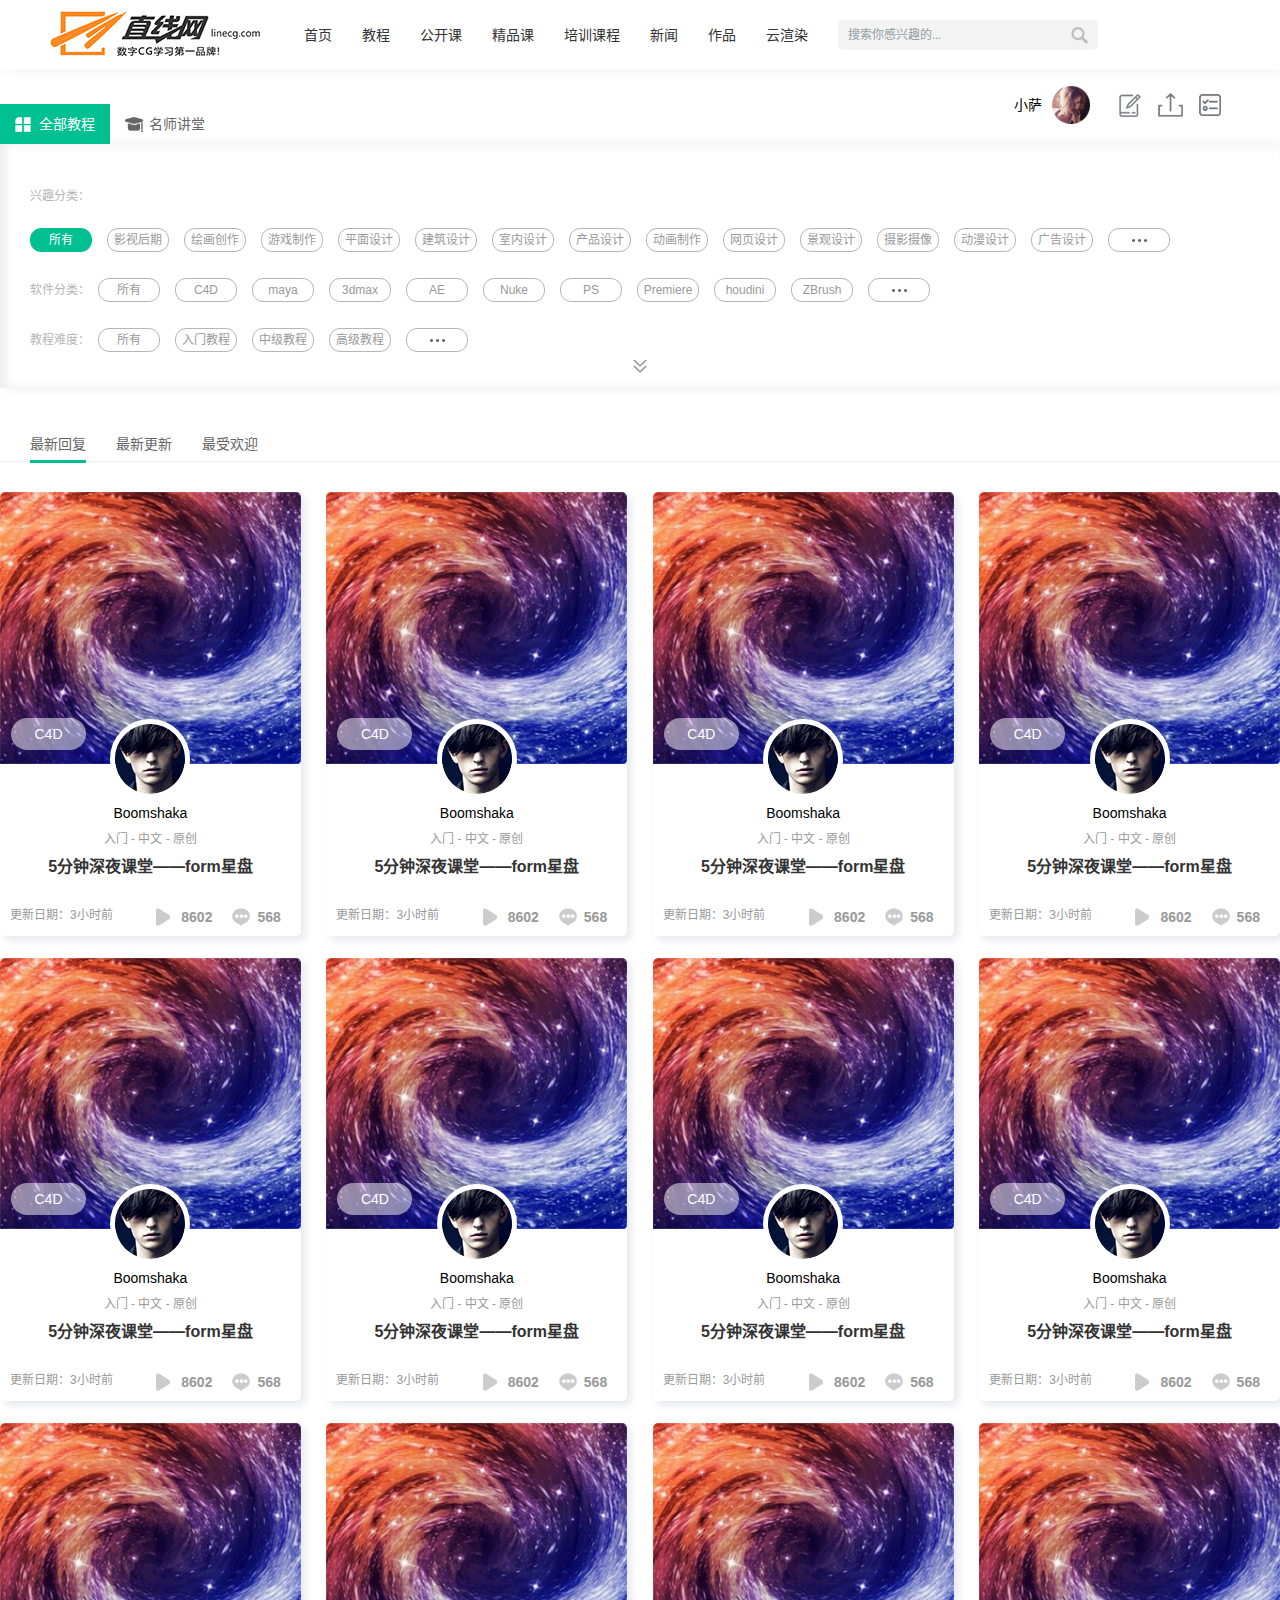
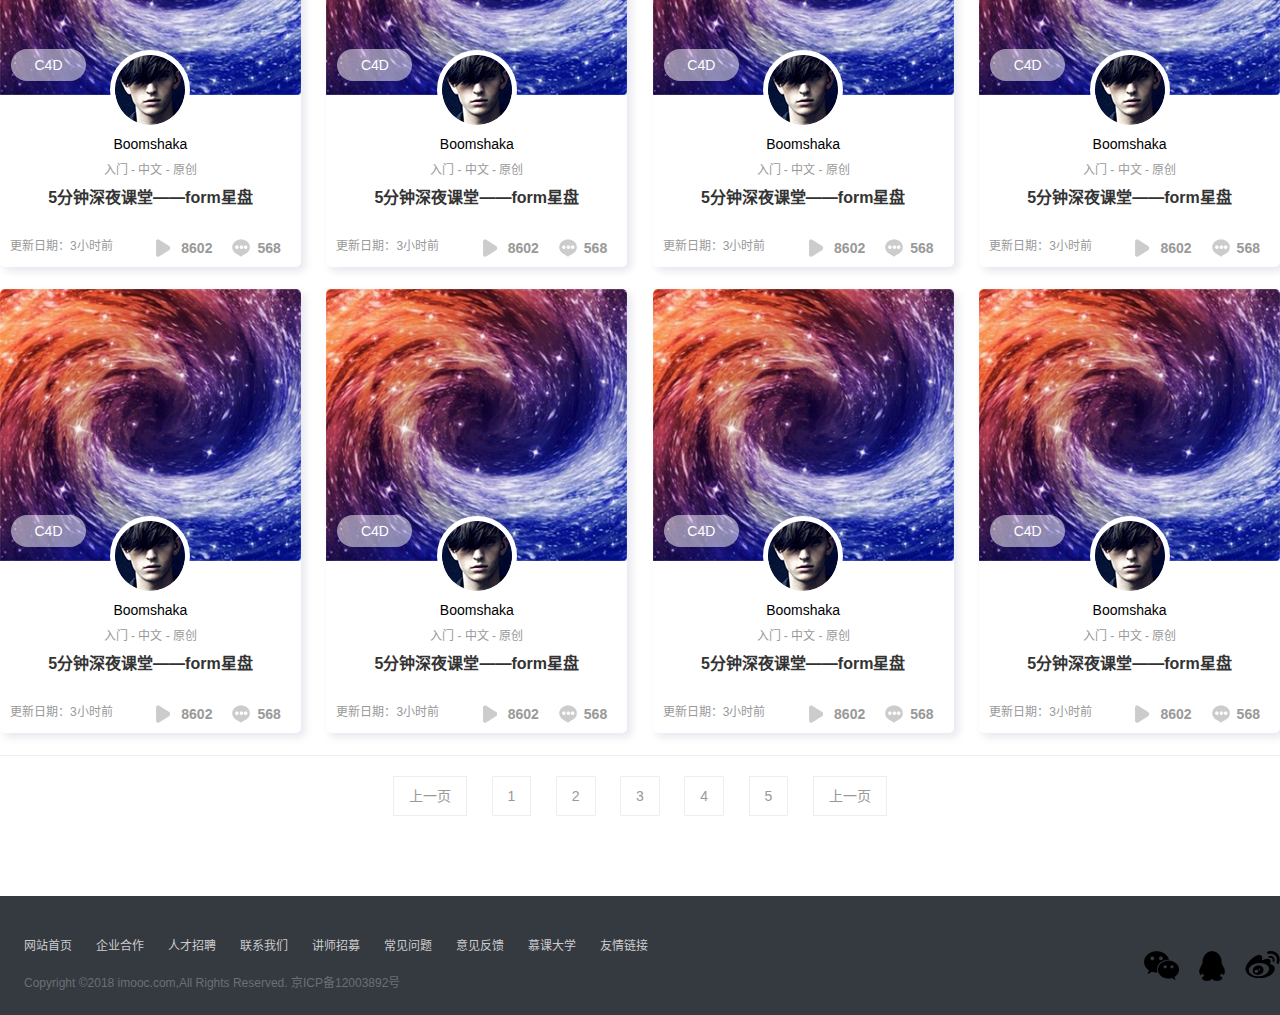
==== index.html @ 07548dce "first commit" ====
﻿<!DOCTYPE html>
<html lang="zh-CN">
<head>
	<meta charset="utf-8">
	<meta http-equiv="X-UA-Compatible" content="IE=edge">
	<title>Bootstrap 101 Template</title>
	<link rel="stylesheet" href="css/reset.css">
	<link rel="stylesheet" href="css/common.css">
</head>
<body>
	
	<div class="header clear">
		<a class="brand fl" href="#">
		</a>
		<div class="nav fl">
			<div class="item fl"><a href="#">首页</a></div>
			<div class="item fl"><a href="#">教程</a></div>
			<div class="item fl"><a href="#">公开课</a></div>
			<div class="item fl"><a href="#">精品课</a></div>
			<div class="item fl"><a href="#">培训课程</a></div>
			<div class="item fl"><a href="#">新闻</a></div>
			<div class="item fl"><a href="#">作品</a></div>
			<div class="item fl"><a href="#">云渲染</a></div>
		</div>
		<div class="search fl">
			<input type="text" placeholder="搜索你感兴趣的...">
		</div>
		<div class="fr user-info">
			<div class="item fl">
				<a href="#" class="fl mr20">
					<div class="name fl">小萨</div>
					<div class="pic fl"><img src="img/图层553.png" alt=""></div>
				</a>
			</div>
			<div class="item fl">
				<a href="#" class="icon icon-edit"></a>
			</div>
			<div class="item fl">
				<a href="#" class="icon icon-upload"></a>
			</div>
			<div class="item fl">
				<a href="#" class="icon icon-book"></a>
			</div>
		</div>
	</div>
	<div class="main">
		<div class="w">
			<div class="tabs">
				<div class="tabs-control clear">
					<div class="item fl active">
						<a href="#" class="all">全部教程</a>
					</div>
					<div class="item fl">
						<a href="#" class="teacher">名师讲堂</a>
					</div>
				</div>
				<div class="tabs-wrap">
					<div class="item">
						<div class="row clear">
							<div class="label fl">兴趣分类：</div>
							<div class="option fl">
								<span class="fl active">所有</span>
								<span class="fl">影视后期</span>
								<span class="fl">绘画创作</span>
								<span class="fl">游戏制作</span>
								<span class="fl">平面设计</span>
								<span class="fl">建筑设计</span>
								<span class="fl">室内设计</span>
								<span class="fl">产品设计</span>
								<span class="fl">动画制作</span>
								<span class="fl">网页设计</span>
								<span class="fl">景观设计</span>
								<span class="fl">摄影摄像</span>
								<span class="fl">动漫设计</span>
								<span class="fl">广告设计</span>
								<span class="fl more"></span>
							</div>
						</div>
						<div class="row clear">
							<div class="label fl">软件分类：</div>
							<div class="option fl">
								<span class="fl">所有</span>
								<span class="fl">C4D</span>
								<span class="fl">maya</span>
								<span class="fl">3dmax</span>
								<span class="fl">AE</span>
								<span class="fl">Nuke</span>
								<span class="fl">PS</span>
								<span class="fl">Premiere</span>
								<span class="fl">houdini</span>
								<span class="fl">ZBrush</span>
								<span class="fl more"></span>
							</div>
						</div>
						<div class="row clear">
							<div class="label fl">教程难度：</div>
							<div class="option fl">
								<span class="fl">所有</span>
								<span class="fl">入门教程</span>
								<span class="fl">中级教程</span>
								<span class="fl">高级教程</span>
								<span class="fl more"></span>
							</div>
						</div>
					</div>
				</div>
			</div>
			<div class="sort clear">
				<a href="#" class="fl active">最新回复</a>
				<a href="#" class="fl">最新更新</a>
				<a href="#" class="fl">最受欢迎</a>
			</div>
			<div class="list clear">
				<div class="item w25 fl">
					<div class="pic">
						<img src="img/图层1.png" alt="">
						<div class="layout">
							<div class="tips">C4D</div>
							<div class="pre">我上次看的</div>
							<div class="hot">热榜</div>
							<div class="play"><img src="img/播放录音.png" alt=""></div>
						</div>
					</div>
					<div class="user-info">
						<div class="pic">
							<img src="img/20129184657343.png" alt="">
						</div>
						<div class="name">Boomshaka</div>
						<p><span>入门</span> - 中文 - 原创</p>
						<h3>5分钟深夜课堂——form星盘</h3>
						<div class="clear time">
							<div class="fl">更新日期：3小时前</div>
							<div class="fr">
								<div class="icon fl">8602</div>
								<div class="icon fl">568</div>
							</div>
						</div>
					</div>
				</div>
				<div class="item w25 fl">
					<div class="pic">
						<img src="img/图层1.png" alt="">
						<div class="layout">
							<div class="tips">C4D</div>
							<div class="pre">我上次看的</div>
							<div class="hot">热榜</div>
							<div class="play"><img src="img/播放录音.png" alt=""></div>
						</div>
					</div>
					<div class="user-info">
						<div class="pic">
							<img src="img/20129184657343.png" alt="">
						</div>
						<div class="name">Boomshaka</div>
						<p><span>入门</span> - 中文 - 原创</p>
						<h3>5分钟深夜课堂——form星盘</h3>
						<div class="clear time">
							<div class="fl">更新日期：3小时前</div>
							<div class="fr">
								<div class="icon fl">8602</div>
								<div class="icon fl">568</div>
							</div>
						</div>
					</div>
				</div>
				<div class="item w25 fl">
					<div class="pic">
						<img src="img/图层1.png" alt="">
						<div class="layout">
							<div class="tips">C4D</div>
							<div class="pre">我上次看的</div>
							<div class="hot">热榜</div>
							<div class="play"><img src="img/播放录音.png" alt=""></div>
						</div>
					</div>
					<div class="user-info">
						<div class="pic">
							<img src="img/20129184657343.png" alt="">
						</div>
						<div class="name">Boomshaka</div>
						<p><span>入门</span> - 中文 - 原创</p>
						<h3>5分钟深夜课堂——form星盘</h3>
						<div class="clear time">
							<div class="fl">更新日期：3小时前</div>
							<div class="fr">
								<div class="icon fl">8602</div>
								<div class="icon fl">568</div>
							</div>
						</div>
					</div>
				</div>
				<div class="item w25 fl">
					<div class="pic">
						<img src="img/图层1.png" alt="">
						<div class="layout">
							<div class="tips">C4D</div>
							<div class="pre">我上次看的</div>
							<div class="hot">热榜</div>
							<div class="play"><img src="img/播放录音.png" alt=""></div>
						</div>
					</div>
					<div class="user-info">
						<div class="pic">
							<img src="img/20129184657343.png" alt="">
						</div>
						<div class="name">Boomshaka</div>
						<p><span>入门</span> - 中文 - 原创</p>
						<h3>5分钟深夜课堂——form星盘</h3>
						<div class="clear time">
							<div class="fl">更新日期：3小时前</div>
							<div class="fr">
								<div class="icon fl">8602</div>
								<div class="icon fl">568</div>
							</div>
						</div>
					</div>
				</div>

				<div class="item w25 fl">
					<div class="pic">
						<img src="img/图层1.png" alt="">
						<div class="layout">
							<div class="tips">C4D</div>
							<div class="pre">我上次看的</div>
							<div class="hot">热榜</div>
							<div class="play"><img src="img/播放录音.png" alt=""></div>
						</div>
					</div>
					<div class="user-info">
						<div class="pic">
							<img src="img/20129184657343.png" alt="">
						</div>
						<div class="name">Boomshaka</div>
						<p><span>入门</span> - 中文 - 原创</p>
						<h3>5分钟深夜课堂——form星盘</h3>
						<div class="clear time">
							<div class="fl">更新日期：3小时前</div>
							<div class="fr">
								<div class="icon fl">8602</div>
								<div class="icon fl">568</div>
							</div>
						</div>
					</div>
				</div>
				<div class="item w25 fl">
					<div class="pic">
						<img src="img/图层1.png" alt="">
						<div class="layout">
							<div class="tips">C4D</div>
							<div class="pre">我上次看的</div>
							<div class="hot">热榜</div>
							<div class="play"><img src="img/播放录音.png" alt=""></div>
						</div>
					</div>
					<div class="user-info">
						<div class="pic">
							<img src="img/20129184657343.png" alt="">
						</div>
						<div class="name">Boomshaka</div>
						<p><span>入门</span> - 中文 - 原创</p>
						<h3>5分钟深夜课堂——form星盘</h3>
						<div class="clear time">
							<div class="fl">更新日期：3小时前</div>
							<div class="fr">
								<div class="icon fl">8602</div>
								<div class="icon fl">568</div>
							</div>
						</div>
					</div>
				</div>
				<div class="item w25 fl">
					<div class="pic">
						<img src="img/图层1.png" alt="">
						<div class="layout">
							<div class="tips">C4D</div>
							<div class="pre">我上次看的</div>
							<div class="hot">热榜</div>
							<div class="play"><img src="img/播放录音.png" alt=""></div>
						</div>
					</div>
					<div class="user-info">
						<div class="pic">
							<img src="img/20129184657343.png" alt="">
						</div>
						<div class="name">Boomshaka</div>
						<p><span>入门</span> - 中文 - 原创</p>
						<h3>5分钟深夜课堂——form星盘</h3>
						<div class="clear time">
							<div class="fl">更新日期：3小时前</div>
							<div class="fr">
								<div class="icon fl">8602</div>
								<div class="icon fl">568</div>
							</div>
						</div>
					</div>
				</div>
				<div class="item w25 fl">
					<div class="pic">
						<img src="img/图层1.png" alt="">
						<div class="layout">
							<div class="tips">C4D</div>
							<div class="pre">我上次看的</div>
							<div class="hot">热榜</div>
							<div class="play"><img src="img/播放录音.png" alt=""></div>
						</div>
					</div>
					<div class="user-info">
						<div class="pic">
							<img src="img/20129184657343.png" alt="">
						</div>
						<div class="name">Boomshaka</div>
						<p><span>入门</span> - 中文 - 原创</p>
						<h3>5分钟深夜课堂——form星盘</h3>
						<div class="clear time">
							<div class="fl">更新日期：3小时前</div>
							<div class="fr">
								<div class="icon fl">8602</div>
								<div class="icon fl">568</div>
							</div>
						</div>
					</div>
				</div>

				<div class="item w25 fl">
					<div class="pic">
						<img src="img/图层1.png" alt="">
						<div class="layout">
							<div class="tips">C4D</div>
							<div class="pre">我上次看的</div>
							<div class="hot">热榜</div>
							<div class="play"><img src="img/播放录音.png" alt=""></div>
						</div>
					</div>
					<div class="user-info">
						<div class="pic">
							<img src="img/20129184657343.png" alt="">
						</div>
						<div class="name">Boomshaka</div>
						<p><span>入门</span> - 中文 - 原创</p>
						<h3>5分钟深夜课堂——form星盘</h3>
						<div class="clear time">
							<div class="fl">更新日期：3小时前</div>
							<div class="fr">
								<div class="icon fl">8602</div>
								<div class="icon fl">568</div>
							</div>
						</div>
					</div>
				</div>
				<div class="item w25 fl">
					<div class="pic">
						<img src="img/图层1.png" alt="">
						<div class="layout">
							<div class="tips">C4D</div>
							<div class="pre">我上次看的</div>
							<div class="hot">热榜</div>
							<div class="play"><img src="img/播放录音.png" alt=""></div>
						</div>
					</div>
					<div class="user-info">
						<div class="pic">
							<img src="img/20129184657343.png" alt="">
						</div>
						<div class="name">Boomshaka</div>
						<p><span>入门</span> - 中文 - 原创</p>
						<h3>5分钟深夜课堂——form星盘</h3>
						<div class="clear time">
							<div class="fl">更新日期：3小时前</div>
							<div class="fr">
								<div class="icon fl">8602</div>
								<div class="icon fl">568</div>
							</div>
						</div>
					</div>
				</div>
				<div class="item w25 fl">
					<div class="pic">
						<img src="img/图层1.png" alt="">
						<div class="layout">
							<div class="tips">C4D</div>
							<div class="pre">我上次看的</div>
							<div class="hot">热榜</div>
							<div class="play"><img src="img/播放录音.png" alt=""></div>
						</div>
					</div>
					<div class="user-info">
						<div class="pic">
							<img src="img/20129184657343.png" alt="">
						</div>
						<div class="name">Boomshaka</div>
						<p><span>入门</span> - 中文 - 原创</p>
						<h3>5分钟深夜课堂——form星盘</h3>
						<div class="clear time">
							<div class="fl">更新日期：3小时前</div>
							<div class="fr">
								<div class="icon fl">8602</div>
								<div class="icon fl">568</div>
							</div>
						</div>
					</div>
				</div>
				<div class="item w25 fl">
					<div class="pic">
						<img src="img/图层1.png" alt="">
						<div class="layout">
							<div class="tips">C4D</div>
							<div class="pre">我上次看的</div>
							<div class="hot">热榜</div>
							<div class="play"><img src="img/播放录音.png" alt=""></div>
						</div>
					</div>
					<div class="user-info">
						<div class="pic">
							<img src="img/20129184657343.png" alt="">
						</div>
						<div class="name">Boomshaka</div>
						<p><span>入门</span> - 中文 - 原创</p>
						<h3>5分钟深夜课堂——form星盘</h3>
						<div class="clear time">
							<div class="fl">更新日期：3小时前</div>
							<div class="fr">
								<div class="icon fl">8602</div>
								<div class="icon fl">568</div>
							</div>
						</div>
					</div>
				</div>

				<div class="item w25 fl">
					<div class="pic">
						<img src="img/图层1.png" alt="">
						<div class="layout">
							<div class="tips">C4D</div>
							<div class="pre">我上次看的</div>
							<div class="hot">热榜</div>
							<div class="play"><img src="img/播放录音.png" alt=""></div>
						</div>
					</div>
					<div class="user-info">
						<div class="pic">
							<img src="img/20129184657343.png" alt="">
						</div>
						<div class="name">Boomshaka</div>
						<p><span>入门</span> - 中文 - 原创</p>
						<h3>5分钟深夜课堂——form星盘</h3>
						<div class="clear time">
							<div class="fl">更新日期：3小时前</div>
							<div class="fr">
								<div class="icon fl">8602</div>
								<div class="icon fl">568</div>
							</div>
						</div>
					</div>
				</div>
				<div class="item w25 fl">
					<div class="pic">
						<img src="img/图层1.png" alt="">
						<div class="layout">
							<div class="tips">C4D</div>
							<div class="pre">我上次看的</div>
							<div class="hot">热榜</div>
							<div class="play"><img src="img/播放录音.png" alt=""></div>
						</div>
					</div>
					<div class="user-info">
						<div class="pic">
							<img src="img/20129184657343.png" alt="">
						</div>
						<div class="name">Boomshaka</div>
						<p><span>入门</span> - 中文 - 原创</p>
						<h3>5分钟深夜课堂——form星盘</h3>
						<div class="clear time">
							<div class="fl">更新日期：3小时前</div>
							<div class="fr">
								<div class="icon fl">8602</div>
								<div class="icon fl">568</div>
							</div>
						</div>
					</div>
				</div>
				<div class="item w25 fl">
					<div class="pic">
						<img src="img/图层1.png" alt="">
						<div class="layout">
							<div class="tips">C4D</div>
							<div class="pre">我上次看的</div>
							<div class="hot">热榜</div>
							<div class="play"><img src="img/播放录音.png" alt=""></div>
						</div>
					</div>
					<div class="user-info">
						<div class="pic">
							<img src="img/20129184657343.png" alt="">
						</div>
						<div class="name">Boomshaka</div>
						<p><span>入门</span> - 中文 - 原创</p>
						<h3>5分钟深夜课堂——form星盘</h3>
						<div class="clear time">
							<div class="fl">更新日期：3小时前</div>
							<div class="fr">
								<div class="icon fl">8602</div>
								<div class="icon fl">568</div>
							</div>
						</div>
					</div>
				</div>
				<div class="item w25 fl">
					<div class="pic">
						<img src="img/图层1.png" alt="">
						<div class="layout">
							<div class="tips">C4D</div>
							<div class="pre">我上次看的</div>
							<div class="hot">热榜</div>
							<div class="play"><img src="img/播放录音.png" alt=""></div>
						</div>
					</div>
					<div class="user-info">
						<div class="pic">
							<img src="img/20129184657343.png" alt="">
						</div>
						<div class="name">Boomshaka</div>
						<p><span>入门</span> - 中文 - 原创</p>
						<h3>5分钟深夜课堂——form星盘</h3>
						<div class="clear time">
							<div class="fl">更新日期：3小时前</div>
							<div class="fr">
								<div class="icon fl">8602</div>
								<div class="icon fl">568</div>
							</div>
						</div>
					</div>
				</div>
			</div>
			<div class="page-control p20-0-100">
				<a href="#">上一页</a>
				<a href="#" class="num">1</a>
				<a href="#" class="num">2</a>
				<a href="#" class="num">3</a>
				<a href="#" class="num">4</a>
				<a href="#" class="num">5</a>
				<a href="#">上一页</a>
			</div>
		</div>
	</div>
	<div class="footer">
		<div class="w clear">
			<div class="fl">
				<div class="nav fl">
					<div class="item fl"><a href="#">网站首页</a></div>
					<div class="item fl"><a href="#">企业合作</a></div>
					<div class="item fl"><a href="#">人才招聘</a></div>
					<div class="item fl"><a href="#">联系我们</a></div>
					<div class="item fl"><a href="#">讲师招募</a></div>
					<div class="item fl"><a href="#">常见问题</a></div>
					<div class="item fl"><a href="#">意见反馈</a></div>
					<div class="item fl"><a href="#">慕课大学</a></div>
					<div class="item fl"><a href="#">友情链接</a></div>
				</div>
				<div class="copy-right fl">
					Copyright ©2018 imooc.com,All Rights Reserved.  京ICP备12003892号    
				</div>
			</div>
			<div class="fr">
				<a href="#" class="icon fl"><img src="img/微信.png" alt=""></a>
				<a href="#" class="icon fl"><img src="img/qq.png" alt=""></a>
				<a href="#" class="icon fl"><img src="img/微博.png" alt=""></a>
			</div>
		</div>
	</div>
	<script data-main="js/main.js" src="js/require.js"></script>
</body>
</html>
---- css/common.css ----
.w {
  max-width: 1340px;
  width: 100%;
  margin: 0 auto;
}
.header {
  -webkit-box-shadow: 6px 0 10px rgba(85,85,85,0.1);
          box-shadow: 6px 0 10px rgba(85,85,85,0.1);
  height: 70px;
}
.header .brand {
  padding: 0 42px;
  height: 100%;
  width: 220px;
  background: url("../img/图层554.jpg") center center no-repeat;
}
.header .nav {
  padding: 20px 0;
  line-height: 30px;
  font-size: 14px;
  color: #333;
}
.header .nav .item+.item {
  margin-left: 30px;
}
.header .search {
  margin-left: 30px;
  padding: 20px 0;
}
.header .search input {
  height: 30px;
  width: 240px;
  padding: 0 10px;
  background: #f3f3f3 url([data-uri]) right 10px center no-repeat;
  border: none;
  outline: none;
  font-size: 12px;
  border-radius: 5px;
}
.header .search input::-webkit-input-placeholder {
  color: #929da2;
}
.header .search input:-ms-input-placeholder {
  color: #929da2;
}
.header .search input::-ms-input-placeholder {
  color: #929da2;
}
.header .search input::placeholder {
  color: #929da2;
}
.header .user-info {
  height: 100%;
  padding-right: 50px;
  font-size: 14px;
  color: #000;
  line-height: 70px;
}
.header .user-info .mr20 {
  margin-right: 20px;
}
.header .user-info img {
  vertical-align: middle;
  margin-top: -2px;
}
.header .user-info .name {
  padding-right: 10px;
}
.header .user-info .item {
  height: 100%;
}
.header .user-info .icon {
  display: block;
  width: 40px;
  height: 100%;
  background: url("") center center no-repeat;
}
.header .user-info .icon.icon-edit {
  background-image: url([data-uri]);
}
.header .user-info .icon.icon-upload {
  background-image: url([data-uri]);
}
.header .user-info .icon.icon-book {
  background-image: url([data-uri]);
}
.main .tabs {
  padding: 34px 0 20px;
  margin-bottom: 20px;
}
.main .tabs .tabs-control .item {
  padding: 0 15px;
  font-size: 14px;
  color: #666;
  line-height: 40px;
}
.main .tabs .tabs-control .item:hover,
.main .tabs .tabs-control .item.active {
  background: #00c091;
  -webkit-transition: 0.3s;
  transition: 0.3s;
}
.main .tabs .tabs-control .item:hover a,
.main .tabs .tabs-control .item.active a {
  color: #fff;
  -webkit-transition: 0.3s;
  transition: 0.3s;
}
.main .tabs .tabs-control .item a {
  display: block;
  padding-left: 24px;
  background: url([data-uri]) left center no-repeat;
}
.main .tabs .tabs-control .item a.teacher {
  background-image: url([data-uri]);
}
.main .tabs .tabs-wrap {
  -webkit-box-shadow: 6px 0 10px rgba(85,85,85,0.1), inset 6px 0 10px rgba(85,85,85,0.1);
          box-shadow: 6px 0 10px rgba(85,85,85,0.1), inset 6px 0 10px rgba(85,85,85,0.1);
  padding: 30px 30px 20px;
  background: url([data-uri]) center bottom 15px no-repeat;
}
.main .tabs .tabs-wrap .row {
  padding-bottom: 6px;
  font-size: 12px;
  color: #b6b6b6;
  line-height: 24px;
}
.main .tabs .tabs-wrap .row .label {
  margin: 10px 0;
  width: 68px;
}
.main .tabs .tabs-wrap .row .option span {
  margin: 10px 0;
  margin-right: 15px;
  width: 60px;
  height: 22px;
  line-height: 22px;
  border: 1px solid #b6b6b6;
  border-radius: 11px;
  text-align: center;
  cursor: pointer;
  color: #999;
}
.main .tabs .tabs-wrap .row .option span.more {
  background: url("../img/下载(9)拷贝2.png") center center no-repeat;
}
.main .tabs .tabs-wrap .row .option span.active,
.main .tabs .tabs-wrap .row .option span:hover {
  background-color: #00c091;
  color: #fff;
  border-color: #00c091;
}
.main .sort {
  font-size: 14px;
  color: #666;
  line-height: 33px;
  border-bottom: 1px solid #eee;
}
.main .sort a {
  position: relative;
  margin-left: 30px;
}
.main .sort a:after {
  content: "";
  position: absolute;
  bottom: -2px;
  left: 0;
  right: 0;
  border-top: 3px solid transparent;
  -webkit-transition: 0.3s;
  transition: 0.3s;
}
.main .sort a.active:after,
.main .sort a:hover:after {
  border-color: #00c091;
}
.main .list {
  padding-top: 30px;
}
.main .list .item {
  width: 23.5%;
  margin-left: 2%;
  margin-bottom: 22px;
  -webkit-box-shadow: 4px 4px 8px rgba(0,20,84,0.1);
          box-shadow: 4px 4px 8px rgba(0,20,84,0.1);
  overflow: hidden;
  border-radius: 5px;
  cursor: pointer;
}
.main .list .item:nth-child(4n+1) {
  margin-left: 0;
}
.main .list .item:hover,
.main .list .item.active {
  display: block;
}
.main .list .item:hover .layout,
.main .list .item.active .layout {
  background: rgba(0,0,0,0.5);
}
.main .list .item:hover .layout .pre,
.main .list .item.active .layout .pre {
  -webkit-transform: translateX(0);
          transform: translateX(0);
}
.main .list .item:hover .layout .hot,
.main .list .item.active .layout .hot {
  -webkit-transform: translateX(0);
          transform: translateX(0);
}
.main .list .item:hover .layout .play,
.main .list .item.active .layout .play {
  top: 50%;
  -webkit-transform: translateY(0);
          transform: translateY(0);
  opacity: 1;
}
.main .list .item:hover .user-info .name,
.main .list .item.active .user-info .name,
.main .list .item:hover .user-info p span,
.main .list .item.active .user-info p span,
.main .list .item:hover .user-info h3,
.main .list .item.active .user-info h3 {
  color: #00c091;
}
.main .list .item .pic {
  position: relative;
}
.main .list .item .pic img {
  display: block;
  width: 100%;
}
.main .list .item .layout {
  position: absolute;
  top: 0;
  left: 0;
  right: 0;
  bottom: 0;
  background: rgba(0,0,0,0);
  -webkit-transition: 0.5s;
  transition: 0.5s;
}
.main .list .item .layout .play {
  position: absolute;
  top: 50%;
  left: 50%;
  margin-top: -47.5px;
  margin-left: -47.5px;
  width: 95px;
  height: 95px;
  top: 0;
  opacity: 0;
  -webkit-transform: translateY(-100%);
          transform: translateY(-100%);
  -webkit-transition: 0.3s;
  transition: 0.3s;
}
.main .list .item .layout .play img {
  display: block;
  width: 100%;
}
.main .list .item .layout .tips {
  position: absolute;
  bottom: 14px;
  left: 11px;
  font-size: 14px;
  color: #fff;
  text-align: center;
  width: 75px;
  height: 32px;
  line-height: 32px;
  border-radius: 16px;
  background: rgba(255,255,255,0.5);
}
.main .list .item .layout .pre {
  position: absolute;
  top: 9px;
  left: 0;
  color: #fff;
  width: 84px;
  height: 33px;
  font-size: 14px;
  line-height: 33px;
  border-radius: 0 16px 16px 0;
  background: #00c091;
  text-align: center;
  -webkit-transform: translateX(-100%);
          transform: translateX(-100%);
  -webkit-transition: 0.3s;
  transition: 0.3s;
}
.main .list .item .layout .hot {
  position: absolute;
  top: 9px;
  right: 0;
  color: #fff;
  width: 84px;
  height: 33px;
  font-size: 14px;
  line-height: 33px;
  border-radius: 16px 0 0 16px;
  background: #00c091;
  text-align: center;
  -webkit-transform: translateX(100%);
          transform: translateX(100%);
  -webkit-transition: 0.3s;
  transition: 0.3s;
}
.main .list .item .user-info {
  margin-top: -45px;
  text-align: center;
  line-height: 2;
}
.main .list .item .user-info .pic {
  width: 70px;
  height: 70px;
  margin: 0 auto;
  border: 5px solid #fff;
  border-radius: 50%;
  overflow: hidden;
}
.main .list .item .user-info .name {
  font-size: 14px;
  color: #000;
  text-align: center;
}
.main .list .item .user-info p {
  font-size: 12px;
  color: #999;
  text-align: center;
}
.main .list .item .user-info h3 {
  font-size: 16px;
  color: #333;
  font-weight: bold;
}
.main .list .item .user-info .time {
  padding: 20px 10px 5px;
  font-size: 12px;
  color: #999;
}
.main .list .item .user-info .time .icon {
  margin: 0 10px;
  font-size: 14px;
  font-weight: bold;
  padding-left: 25px;
  background: url([data-uri]) left center no-repeat;
}
.main .list .item .user-info .time .icon+.icon {
  background-image: url([data-uri]);
}
.main .page-control {
  text-align: center;
  border-top: 1px solid #eee;
}
.main .page-control.p20-0-100 {
  padding: 20px 0 80px;
}
.main .page-control a {
  display: inline-block;
  margin: 0 10px;
  height: 38px;
  padding: 0 15px;
  font-size: 14px;
  color: #999;
  line-height: 38px;
  text-align: center;
  border: 1px solid #eee;
}
.main .page-control a.num {
  -webkit-transition: 0.3s;
  transition: 0.3s;
}
.main .page-control a.num:hover {
  color: #fff;
  background-color: #00c091;
}
.footer {
  padding: 40px 0 25px;
  background: #353940;
}
.footer .nav {
  width: 100%;
}
.footer .nav .item {
  margin-left: 24px;
  font-size: 12px;
  color: #ccc;
  padding-bottom: 20px;
}
.footer .copy-right {
  padding-left: 24px;
  font-size: 12px;
  color: #6a7077;
}
.footer .icon {
  margin-top: 15px;
  margin-left: 20px;
  vertical-align: middle;
}

/*# sourceMappingURL=[data-uri] */
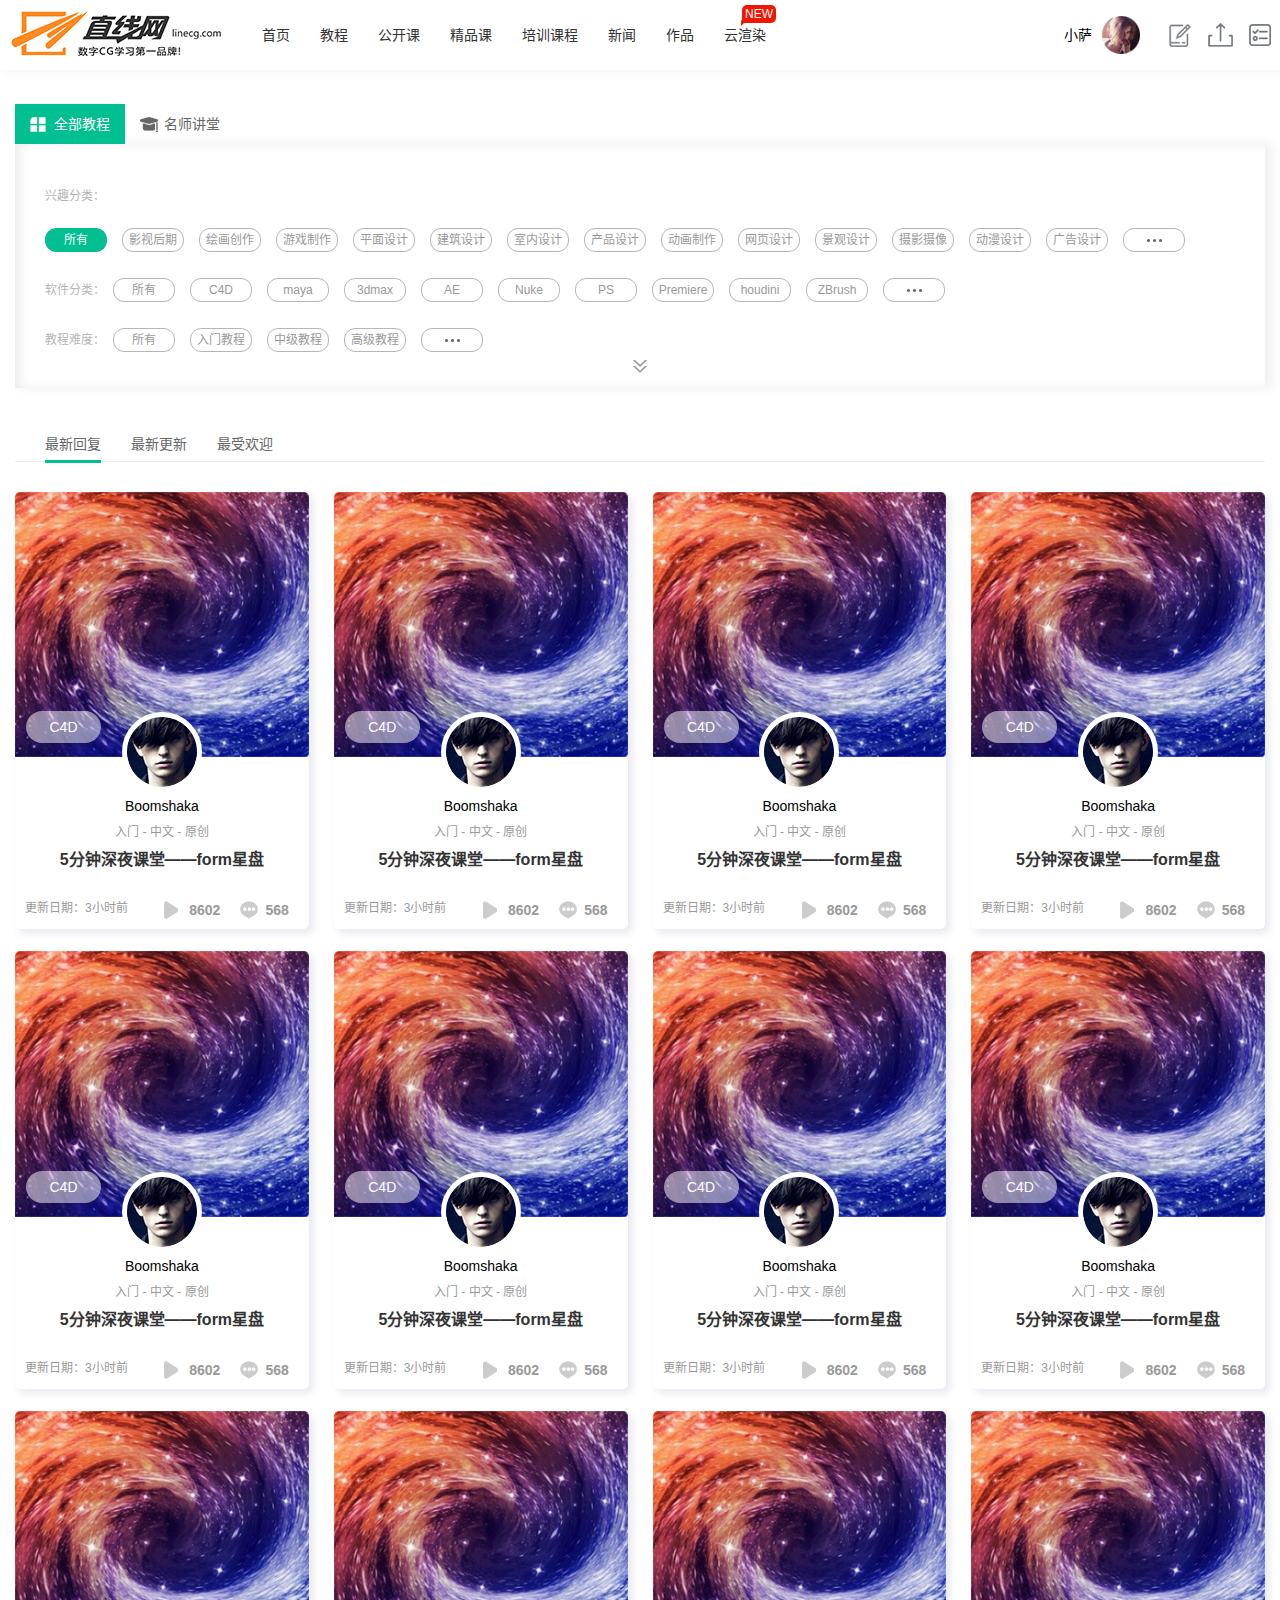
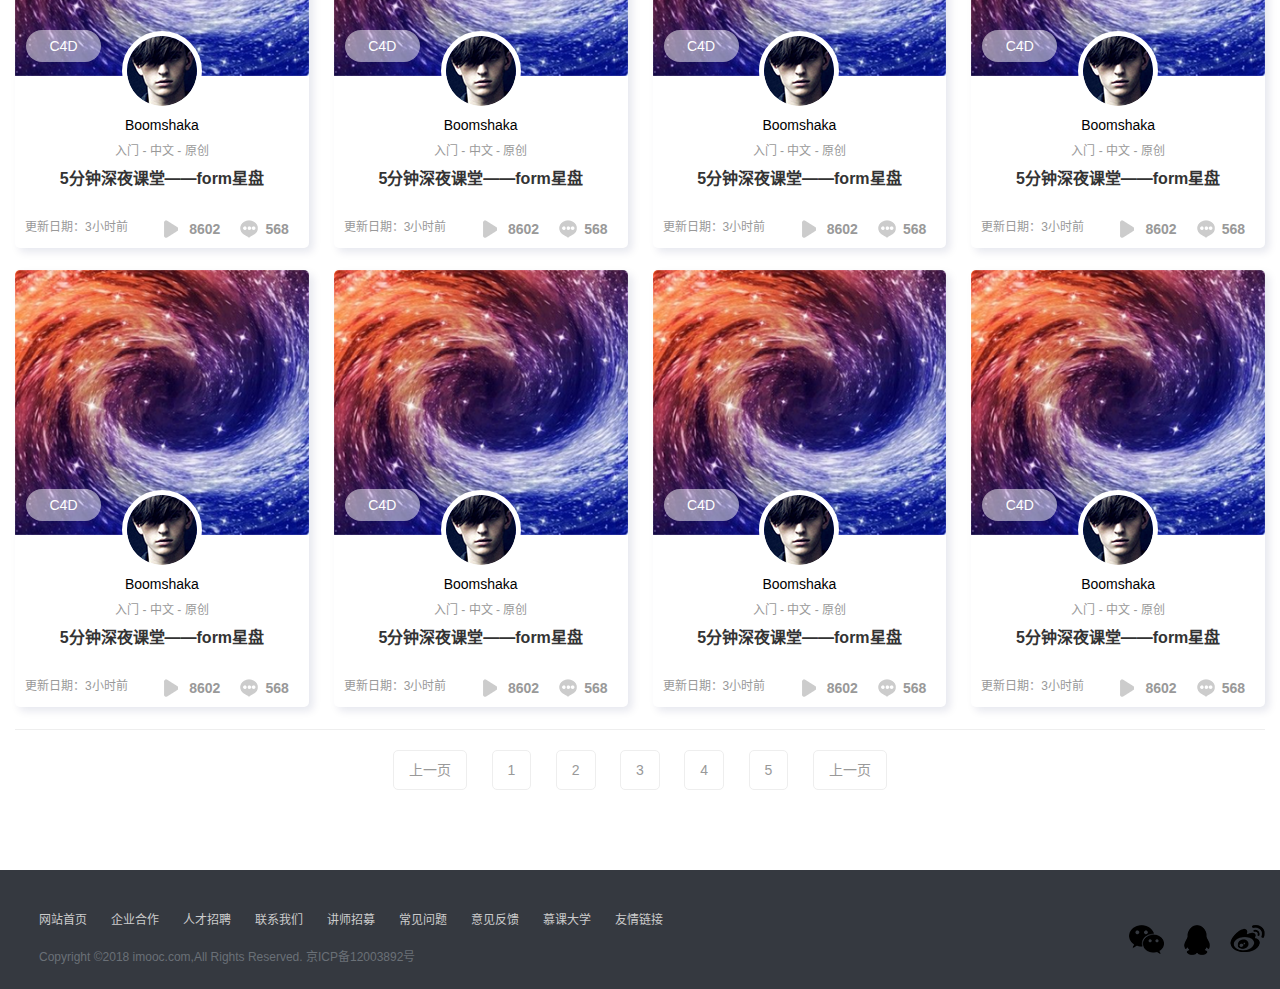
==== commit e8cea6a4: "hash complate project" ====
--- a/index.html
+++ b/index.html
@@ -20,7 +20,7 @@
 			<div class="item fl"><a href="#">培训课程</a></div>
 			<div class="item fl"><a href="#">新闻</a></div>
 			<div class="item fl"><a href="#">作品</a></div>
-			<div class="item fl"><a href="#">云渲染</a></div>
+			<div class="item fl hot"><a href="#">云渲染</a></div>
 		</div>
 		<div class="search fl">
 			<input type="text" placeholder="搜索你感兴趣的...">
@@ -29,7 +29,7 @@
 			<div class="item fl">
 				<a href="#" class="fl mr20">
 					<div class="name fl">小萨</div>
-					<div class="pic fl"><img src="img/图层553.png" alt=""></div>
+					<div class="pic fl"><img src="img/d7f8ecb3b6a9b56df1529e386123c9fa.png" alt=""></div>
 				</a>
 			</div>
 			<div class="item fl">
@@ -113,95 +113,95 @@
 			<div class="list clear">
 				<div class="item w25 fl">
 					<div class="pic">
-						<img src="img/图层1.png" alt="">
-						<div class="layout">
-							<div class="tips">C4D</div>
-							<div class="pre">我上次看的</div>
-							<div class="hot">热榜</div>
-							<div class="play"><img src="img/播放录音.png" alt=""></div>
-						</div>
-					</div>
-					<div class="user-info">
-						<div class="pic">
-							<img src="img/20129184657343.png" alt="">
-						</div>
-						<div class="name">Boomshaka</div>
-						<p><span>入门</span> - 中文 - 原创</p>
-						<h3>5分钟深夜课堂——form星盘</h3>
-						<div class="clear time">
-							<div class="fl">更新日期：3小时前</div>
-							<div class="fr">
-								<div class="icon fl">8602</div>
-								<div class="icon fl">568</div>
-							</div>
-						</div>
-					</div>
-				</div>
-				<div class="item w25 fl">
-					<div class="pic">
-						<img src="img/图层1.png" alt="">
-						<div class="layout">
-							<div class="tips">C4D</div>
-							<div class="pre">我上次看的</div>
-							<div class="hot">热榜</div>
-							<div class="play"><img src="img/播放录音.png" alt=""></div>
-						</div>
-					</div>
-					<div class="user-info">
-						<div class="pic">
-							<img src="img/20129184657343.png" alt="">
-						</div>
-						<div class="name">Boomshaka</div>
-						<p><span>入门</span> - 中文 - 原创</p>
-						<h3>5分钟深夜课堂——form星盘</h3>
-						<div class="clear time">
-							<div class="fl">更新日期：3小时前</div>
-							<div class="fr">
-								<div class="icon fl">8602</div>
-								<div class="icon fl">568</div>
-							</div>
-						</div>
-					</div>
-				</div>
-				<div class="item w25 fl">
-					<div class="pic">
-						<img src="img/图层1.png" alt="">
-						<div class="layout">
-							<div class="tips">C4D</div>
-							<div class="pre">我上次看的</div>
-							<div class="hot">热榜</div>
-							<div class="play"><img src="img/播放录音.png" alt=""></div>
-						</div>
-					</div>
-					<div class="user-info">
-						<div class="pic">
-							<img src="img/20129184657343.png" alt="">
-						</div>
-						<div class="name">Boomshaka</div>
-						<p><span>入门</span> - 中文 - 原创</p>
-						<h3>5分钟深夜课堂——form星盘</h3>
-						<div class="clear time">
-							<div class="fl">更新日期：3小时前</div>
-							<div class="fr">
-								<div class="icon fl">8602</div>
-								<div class="icon fl">568</div>
-							</div>
-						</div>
-					</div>
-				</div>
-				<div class="item w25 fl">
-					<div class="pic">
-						<img src="img/图层1.png" alt="">
-						<div class="layout">
-							<div class="tips">C4D</div>
-							<div class="pre">我上次看的</div>
-							<div class="hot">热榜</div>
-							<div class="play"><img src="img/播放录音.png" alt=""></div>
-						</div>
-					</div>
-					<div class="user-info">
-						<div class="pic">
-							<img src="img/20129184657343.png" alt="">
+						<img src="img/850d9a968d9d5e220fa238f66d15329a.png" alt="">
+						<div class="layout">
+							<div class="tips">C4D</div>
+							<div class="pre">我上次看的</div>
+							<div class="hot">热榜</div>
+							<div class="play"><img src="img/631656149db231cf133093782fdb1281.png" alt=""></div>
+						</div>
+					</div>
+					<div class="user-info">
+						<div class="pic">
+							<img src="img/82fb4d0c8a19e0a71a32ae15631e91cd.png" alt="">
+						</div>
+						<div class="name">Boomshaka</div>
+						<p><span>入门</span> - 中文 - 原创</p>
+						<h3>5分钟深夜课堂——form星盘</h3>
+						<div class="clear time">
+							<div class="fl">更新日期：3小时前</div>
+							<div class="fr">
+								<div class="icon fl">8602</div>
+								<div class="icon fl">568</div>
+							</div>
+						</div>
+					</div>
+				</div>
+				<div class="item w25 fl">
+					<div class="pic">
+						<img src="img/850d9a968d9d5e220fa238f66d15329a.png" alt="">
+						<div class="layout">
+							<div class="tips">C4D</div>
+							<div class="pre">我上次看的</div>
+							<div class="hot">热榜</div>
+							<div class="play"><img src="img/631656149db231cf133093782fdb1281.png" alt=""></div>
+						</div>
+					</div>
+					<div class="user-info">
+						<div class="pic">
+							<img src="img/82fb4d0c8a19e0a71a32ae15631e91cd.png" alt="">
+						</div>
+						<div class="name">Boomshaka</div>
+						<p><span>入门</span> - 中文 - 原创</p>
+						<h3>5分钟深夜课堂——form星盘</h3>
+						<div class="clear time">
+							<div class="fl">更新日期：3小时前</div>
+							<div class="fr">
+								<div class="icon fl">8602</div>
+								<div class="icon fl">568</div>
+							</div>
+						</div>
+					</div>
+				</div>
+				<div class="item w25 fl">
+					<div class="pic">
+						<img src="img/850d9a968d9d5e220fa238f66d15329a.png" alt="">
+						<div class="layout">
+							<div class="tips">C4D</div>
+							<div class="pre">我上次看的</div>
+							<div class="hot">热榜</div>
+							<div class="play"><img src="img/631656149db231cf133093782fdb1281.png" alt=""></div>
+						</div>
+					</div>
+					<div class="user-info">
+						<div class="pic">
+							<img src="img/82fb4d0c8a19e0a71a32ae15631e91cd.png" alt="">
+						</div>
+						<div class="name">Boomshaka</div>
+						<p><span>入门</span> - 中文 - 原创</p>
+						<h3>5分钟深夜课堂——form星盘</h3>
+						<div class="clear time">
+							<div class="fl">更新日期：3小时前</div>
+							<div class="fr">
+								<div class="icon fl">8602</div>
+								<div class="icon fl">568</div>
+							</div>
+						</div>
+					</div>
+				</div>
+				<div class="item w25 fl">
+					<div class="pic">
+						<img src="img/850d9a968d9d5e220fa238f66d15329a.png" alt="">
+						<div class="layout">
+							<div class="tips">C4D</div>
+							<div class="pre">我上次看的</div>
+							<div class="hot">热榜</div>
+							<div class="play"><img src="img/631656149db231cf133093782fdb1281.png" alt=""></div>
+						</div>
+					</div>
+					<div class="user-info">
+						<div class="pic">
+							<img src="img/82fb4d0c8a19e0a71a32ae15631e91cd.png" alt="">
 						</div>
 						<div class="name">Boomshaka</div>
 						<p><span>入门</span> - 中文 - 原创</p>
@@ -218,95 +218,95 @@
 
 				<div class="item w25 fl">
 					<div class="pic">
-						<img src="img/图层1.png" alt="">
-						<div class="layout">
-							<div class="tips">C4D</div>
-							<div class="pre">我上次看的</div>
-							<div class="hot">热榜</div>
-							<div class="play"><img src="img/播放录音.png" alt=""></div>
-						</div>
-					</div>
-					<div class="user-info">
-						<div class="pic">
-							<img src="img/20129184657343.png" alt="">
-						</div>
-						<div class="name">Boomshaka</div>
-						<p><span>入门</span> - 中文 - 原创</p>
-						<h3>5分钟深夜课堂——form星盘</h3>
-						<div class="clear time">
-							<div class="fl">更新日期：3小时前</div>
-							<div class="fr">
-								<div class="icon fl">8602</div>
-								<div class="icon fl">568</div>
-							</div>
-						</div>
-					</div>
-				</div>
-				<div class="item w25 fl">
-					<div class="pic">
-						<img src="img/图层1.png" alt="">
-						<div class="layout">
-							<div class="tips">C4D</div>
-							<div class="pre">我上次看的</div>
-							<div class="hot">热榜</div>
-							<div class="play"><img src="img/播放录音.png" alt=""></div>
-						</div>
-					</div>
-					<div class="user-info">
-						<div class="pic">
-							<img src="img/20129184657343.png" alt="">
-						</div>
-						<div class="name">Boomshaka</div>
-						<p><span>入门</span> - 中文 - 原创</p>
-						<h3>5分钟深夜课堂——form星盘</h3>
-						<div class="clear time">
-							<div class="fl">更新日期：3小时前</div>
-							<div class="fr">
-								<div class="icon fl">8602</div>
-								<div class="icon fl">568</div>
-							</div>
-						</div>
-					</div>
-				</div>
-				<div class="item w25 fl">
-					<div class="pic">
-						<img src="img/图层1.png" alt="">
-						<div class="layout">
-							<div class="tips">C4D</div>
-							<div class="pre">我上次看的</div>
-							<div class="hot">热榜</div>
-							<div class="play"><img src="img/播放录音.png" alt=""></div>
-						</div>
-					</div>
-					<div class="user-info">
-						<div class="pic">
-							<img src="img/20129184657343.png" alt="">
-						</div>
-						<div class="name">Boomshaka</div>
-						<p><span>入门</span> - 中文 - 原创</p>
-						<h3>5分钟深夜课堂——form星盘</h3>
-						<div class="clear time">
-							<div class="fl">更新日期：3小时前</div>
-							<div class="fr">
-								<div class="icon fl">8602</div>
-								<div class="icon fl">568</div>
-							</div>
-						</div>
-					</div>
-				</div>
-				<div class="item w25 fl">
-					<div class="pic">
-						<img src="img/图层1.png" alt="">
-						<div class="layout">
-							<div class="tips">C4D</div>
-							<div class="pre">我上次看的</div>
-							<div class="hot">热榜</div>
-							<div class="play"><img src="img/播放录音.png" alt=""></div>
-						</div>
-					</div>
-					<div class="user-info">
-						<div class="pic">
-							<img src="img/20129184657343.png" alt="">
+						<img src="img/850d9a968d9d5e220fa238f66d15329a.png" alt="">
+						<div class="layout">
+							<div class="tips">C4D</div>
+							<div class="pre">我上次看的</div>
+							<div class="hot">热榜</div>
+							<div class="play"><img src="img/631656149db231cf133093782fdb1281.png" alt=""></div>
+						</div>
+					</div>
+					<div class="user-info">
+						<div class="pic">
+							<img src="img/82fb4d0c8a19e0a71a32ae15631e91cd.png" alt="">
+						</div>
+						<div class="name">Boomshaka</div>
+						<p><span>入门</span> - 中文 - 原创</p>
+						<h3>5分钟深夜课堂——form星盘</h3>
+						<div class="clear time">
+							<div class="fl">更新日期：3小时前</div>
+							<div class="fr">
+								<div class="icon fl">8602</div>
+								<div class="icon fl">568</div>
+							</div>
+						</div>
+					</div>
+				</div>
+				<div class="item w25 fl">
+					<div class="pic">
+						<img src="img/850d9a968d9d5e220fa238f66d15329a.png" alt="">
+						<div class="layout">
+							<div class="tips">C4D</div>
+							<div class="pre">我上次看的</div>
+							<div class="hot">热榜</div>
+							<div class="play"><img src="img/631656149db231cf133093782fdb1281.png" alt=""></div>
+						</div>
+					</div>
+					<div class="user-info">
+						<div class="pic">
+							<img src="img/82fb4d0c8a19e0a71a32ae15631e91cd.png" alt="">
+						</div>
+						<div class="name">Boomshaka</div>
+						<p><span>入门</span> - 中文 - 原创</p>
+						<h3>5分钟深夜课堂——form星盘</h3>
+						<div class="clear time">
+							<div class="fl">更新日期：3小时前</div>
+							<div class="fr">
+								<div class="icon fl">8602</div>
+								<div class="icon fl">568</div>
+							</div>
+						</div>
+					</div>
+				</div>
+				<div class="item w25 fl">
+					<div class="pic">
+						<img src="img/850d9a968d9d5e220fa238f66d15329a.png" alt="">
+						<div class="layout">
+							<div class="tips">C4D</div>
+							<div class="pre">我上次看的</div>
+							<div class="hot">热榜</div>
+							<div class="play"><img src="img/631656149db231cf133093782fdb1281.png" alt=""></div>
+						</div>
+					</div>
+					<div class="user-info">
+						<div class="pic">
+							<img src="img/82fb4d0c8a19e0a71a32ae15631e91cd.png" alt="">
+						</div>
+						<div class="name">Boomshaka</div>
+						<p><span>入门</span> - 中文 - 原创</p>
+						<h3>5分钟深夜课堂——form星盘</h3>
+						<div class="clear time">
+							<div class="fl">更新日期：3小时前</div>
+							<div class="fr">
+								<div class="icon fl">8602</div>
+								<div class="icon fl">568</div>
+							</div>
+						</div>
+					</div>
+				</div>
+				<div class="item w25 fl">
+					<div class="pic">
+						<img src="img/850d9a968d9d5e220fa238f66d15329a.png" alt="">
+						<div class="layout">
+							<div class="tips">C4D</div>
+							<div class="pre">我上次看的</div>
+							<div class="hot">热榜</div>
+							<div class="play"><img src="img/631656149db231cf133093782fdb1281.png" alt=""></div>
+						</div>
+					</div>
+					<div class="user-info">
+						<div class="pic">
+							<img src="img/82fb4d0c8a19e0a71a32ae15631e91cd.png" alt="">
 						</div>
 						<div class="name">Boomshaka</div>
 						<p><span>入门</span> - 中文 - 原创</p>
@@ -323,95 +323,95 @@
 
 				<div class="item w25 fl">
 					<div class="pic">
-						<img src="img/图层1.png" alt="">
-						<div class="layout">
-							<div class="tips">C4D</div>
-							<div class="pre">我上次看的</div>
-							<div class="hot">热榜</div>
-							<div class="play"><img src="img/播放录音.png" alt=""></div>
-						</div>
-					</div>
-					<div class="user-info">
-						<div class="pic">
-							<img src="img/20129184657343.png" alt="">
-						</div>
-						<div class="name">Boomshaka</div>
-						<p><span>入门</span> - 中文 - 原创</p>
-						<h3>5分钟深夜课堂——form星盘</h3>
-						<div class="clear time">
-							<div class="fl">更新日期：3小时前</div>
-							<div class="fr">
-								<div class="icon fl">8602</div>
-								<div class="icon fl">568</div>
-							</div>
-						</div>
-					</div>
-				</div>
-				<div class="item w25 fl">
-					<div class="pic">
-						<img src="img/图层1.png" alt="">
-						<div class="layout">
-							<div class="tips">C4D</div>
-							<div class="pre">我上次看的</div>
-							<div class="hot">热榜</div>
-							<div class="play"><img src="img/播放录音.png" alt=""></div>
-						</div>
-					</div>
-					<div class="user-info">
-						<div class="pic">
-							<img src="img/20129184657343.png" alt="">
-						</div>
-						<div class="name">Boomshaka</div>
-						<p><span>入门</span> - 中文 - 原创</p>
-						<h3>5分钟深夜课堂——form星盘</h3>
-						<div class="clear time">
-							<div class="fl">更新日期：3小时前</div>
-							<div class="fr">
-								<div class="icon fl">8602</div>
-								<div class="icon fl">568</div>
-							</div>
-						</div>
-					</div>
-				</div>
-				<div class="item w25 fl">
-					<div class="pic">
-						<img src="img/图层1.png" alt="">
-						<div class="layout">
-							<div class="tips">C4D</div>
-							<div class="pre">我上次看的</div>
-							<div class="hot">热榜</div>
-							<div class="play"><img src="img/播放录音.png" alt=""></div>
-						</div>
-					</div>
-					<div class="user-info">
-						<div class="pic">
-							<img src="img/20129184657343.png" alt="">
-						</div>
-						<div class="name">Boomshaka</div>
-						<p><span>入门</span> - 中文 - 原创</p>
-						<h3>5分钟深夜课堂——form星盘</h3>
-						<div class="clear time">
-							<div class="fl">更新日期：3小时前</div>
-							<div class="fr">
-								<div class="icon fl">8602</div>
-								<div class="icon fl">568</div>
-							</div>
-						</div>
-					</div>
-				</div>
-				<div class="item w25 fl">
-					<div class="pic">
-						<img src="img/图层1.png" alt="">
-						<div class="layout">
-							<div class="tips">C4D</div>
-							<div class="pre">我上次看的</div>
-							<div class="hot">热榜</div>
-							<div class="play"><img src="img/播放录音.png" alt=""></div>
-						</div>
-					</div>
-					<div class="user-info">
-						<div class="pic">
-							<img src="img/20129184657343.png" alt="">
+						<img src="img/850d9a968d9d5e220fa238f66d15329a.png" alt="">
+						<div class="layout">
+							<div class="tips">C4D</div>
+							<div class="pre">我上次看的</div>
+							<div class="hot">热榜</div>
+							<div class="play"><img src="img/631656149db231cf133093782fdb1281.png" alt=""></div>
+						</div>
+					</div>
+					<div class="user-info">
+						<div class="pic">
+							<img src="img/82fb4d0c8a19e0a71a32ae15631e91cd.png" alt="">
+						</div>
+						<div class="name">Boomshaka</div>
+						<p><span>入门</span> - 中文 - 原创</p>
+						<h3>5分钟深夜课堂——form星盘</h3>
+						<div class="clear time">
+							<div class="fl">更新日期：3小时前</div>
+							<div class="fr">
+								<div class="icon fl">8602</div>
+								<div class="icon fl">568</div>
+							</div>
+						</div>
+					</div>
+				</div>
+				<div class="item w25 fl">
+					<div class="pic">
+						<img src="img/850d9a968d9d5e220fa238f66d15329a.png" alt="">
+						<div class="layout">
+							<div class="tips">C4D</div>
+							<div class="pre">我上次看的</div>
+							<div class="hot">热榜</div>
+							<div class="play"><img src="img/631656149db231cf133093782fdb1281.png" alt=""></div>
+						</div>
+					</div>
+					<div class="user-info">
+						<div class="pic">
+							<img src="img/82fb4d0c8a19e0a71a32ae15631e91cd.png" alt="">
+						</div>
+						<div class="name">Boomshaka</div>
+						<p><span>入门</span> - 中文 - 原创</p>
+						<h3>5分钟深夜课堂——form星盘</h3>
+						<div class="clear time">
+							<div class="fl">更新日期：3小时前</div>
+							<div class="fr">
+								<div class="icon fl">8602</div>
+								<div class="icon fl">568</div>
+							</div>
+						</div>
+					</div>
+				</div>
+				<div class="item w25 fl">
+					<div class="pic">
+						<img src="img/850d9a968d9d5e220fa238f66d15329a.png" alt="">
+						<div class="layout">
+							<div class="tips">C4D</div>
+							<div class="pre">我上次看的</div>
+							<div class="hot">热榜</div>
+							<div class="play"><img src="img/631656149db231cf133093782fdb1281.png" alt=""></div>
+						</div>
+					</div>
+					<div class="user-info">
+						<div class="pic">
+							<img src="img/82fb4d0c8a19e0a71a32ae15631e91cd.png" alt="">
+						</div>
+						<div class="name">Boomshaka</div>
+						<p><span>入门</span> - 中文 - 原创</p>
+						<h3>5分钟深夜课堂——form星盘</h3>
+						<div class="clear time">
+							<div class="fl">更新日期：3小时前</div>
+							<div class="fr">
+								<div class="icon fl">8602</div>
+								<div class="icon fl">568</div>
+							</div>
+						</div>
+					</div>
+				</div>
+				<div class="item w25 fl">
+					<div class="pic">
+						<img src="img/850d9a968d9d5e220fa238f66d15329a.png" alt="">
+						<div class="layout">
+							<div class="tips">C4D</div>
+							<div class="pre">我上次看的</div>
+							<div class="hot">热榜</div>
+							<div class="play"><img src="img/631656149db231cf133093782fdb1281.png" alt=""></div>
+						</div>
+					</div>
+					<div class="user-info">
+						<div class="pic">
+							<img src="img/82fb4d0c8a19e0a71a32ae15631e91cd.png" alt="">
 						</div>
 						<div class="name">Boomshaka</div>
 						<p><span>入门</span> - 中文 - 原创</p>
@@ -428,95 +428,95 @@
 
 				<div class="item w25 fl">
 					<div class="pic">
-						<img src="img/图层1.png" alt="">
-						<div class="layout">
-							<div class="tips">C4D</div>
-							<div class="pre">我上次看的</div>
-							<div class="hot">热榜</div>
-							<div class="play"><img src="img/播放录音.png" alt=""></div>
-						</div>
-					</div>
-					<div class="user-info">
-						<div class="pic">
-							<img src="img/20129184657343.png" alt="">
-						</div>
-						<div class="name">Boomshaka</div>
-						<p><span>入门</span> - 中文 - 原创</p>
-						<h3>5分钟深夜课堂——form星盘</h3>
-						<div class="clear time">
-							<div class="fl">更新日期：3小时前</div>
-							<div class="fr">
-								<div class="icon fl">8602</div>
-								<div class="icon fl">568</div>
-							</div>
-						</div>
-					</div>
-				</div>
-				<div class="item w25 fl">
-					<div class="pic">
-						<img src="img/图层1.png" alt="">
-						<div class="layout">
-							<div class="tips">C4D</div>
-							<div class="pre">我上次看的</div>
-							<div class="hot">热榜</div>
-							<div class="play"><img src="img/播放录音.png" alt=""></div>
-						</div>
-					</div>
-					<div class="user-info">
-						<div class="pic">
-							<img src="img/20129184657343.png" alt="">
-						</div>
-						<div class="name">Boomshaka</div>
-						<p><span>入门</span> - 中文 - 原创</p>
-						<h3>5分钟深夜课堂——form星盘</h3>
-						<div class="clear time">
-							<div class="fl">更新日期：3小时前</div>
-							<div class="fr">
-								<div class="icon fl">8602</div>
-								<div class="icon fl">568</div>
-							</div>
-						</div>
-					</div>
-				</div>
-				<div class="item w25 fl">
-					<div class="pic">
-						<img src="img/图层1.png" alt="">
-						<div class="layout">
-							<div class="tips">C4D</div>
-							<div class="pre">我上次看的</div>
-							<div class="hot">热榜</div>
-							<div class="play"><img src="img/播放录音.png" alt=""></div>
-						</div>
-					</div>
-					<div class="user-info">
-						<div class="pic">
-							<img src="img/20129184657343.png" alt="">
-						</div>
-						<div class="name">Boomshaka</div>
-						<p><span>入门</span> - 中文 - 原创</p>
-						<h3>5分钟深夜课堂——form星盘</h3>
-						<div class="clear time">
-							<div class="fl">更新日期：3小时前</div>
-							<div class="fr">
-								<div class="icon fl">8602</div>
-								<div class="icon fl">568</div>
-							</div>
-						</div>
-					</div>
-				</div>
-				<div class="item w25 fl">
-					<div class="pic">
-						<img src="img/图层1.png" alt="">
-						<div class="layout">
-							<div class="tips">C4D</div>
-							<div class="pre">我上次看的</div>
-							<div class="hot">热榜</div>
-							<div class="play"><img src="img/播放录音.png" alt=""></div>
-						</div>
-					</div>
-					<div class="user-info">
-						<div class="pic">
-							<img src="img/20129184657343.png" alt="">
+						<img src="img/850d9a968d9d5e220fa238f66d15329a.png" alt="">
+						<div class="layout">
+							<div class="tips">C4D</div>
+							<div class="pre">我上次看的</div>
+							<div class="hot">热榜</div>
+							<div class="play"><img src="img/631656149db231cf133093782fdb1281.png" alt=""></div>
+						</div>
+					</div>
+					<div class="user-info">
+						<div class="pic">
+							<img src="img/82fb4d0c8a19e0a71a32ae15631e91cd.png" alt="">
+						</div>
+						<div class="name">Boomshaka</div>
+						<p><span>入门</span> - 中文 - 原创</p>
+						<h3>5分钟深夜课堂——form星盘</h3>
+						<div class="clear time">
+							<div class="fl">更新日期：3小时前</div>
+							<div class="fr">
+								<div class="icon fl">8602</div>
+								<div class="icon fl">568</div>
+							</div>
+						</div>
+					</div>
+				</div>
+				<div class="item w25 fl">
+					<div class="pic">
+						<img src="img/850d9a968d9d5e220fa238f66d15329a.png" alt="">
+						<div class="layout">
+							<div class="tips">C4D</div>
+							<div class="pre">我上次看的</div>
+							<div class="hot">热榜</div>
+							<div class="play"><img src="img/631656149db231cf133093782fdb1281.png" alt=""></div>
+						</div>
+					</div>
+					<div class="user-info">
+						<div class="pic">
+							<img src="img/82fb4d0c8a19e0a71a32ae15631e91cd.png" alt="">
+						</div>
+						<div class="name">Boomshaka</div>
+						<p><span>入门</span> - 中文 - 原创</p>
+						<h3>5分钟深夜课堂——form星盘</h3>
+						<div class="clear time">
+							<div class="fl">更新日期：3小时前</div>
+							<div class="fr">
+								<div class="icon fl">8602</div>
+								<div class="icon fl">568</div>
+							</div>
+						</div>
+					</div>
+				</div>
+				<div class="item w25 fl">
+					<div class="pic">
+						<img src="img/850d9a968d9d5e220fa238f66d15329a.png" alt="">
+						<div class="layout">
+							<div class="tips">C4D</div>
+							<div class="pre">我上次看的</div>
+							<div class="hot">热榜</div>
+							<div class="play"><img src="img/631656149db231cf133093782fdb1281.png" alt=""></div>
+						</div>
+					</div>
+					<div class="user-info">
+						<div class="pic">
+							<img src="img/82fb4d0c8a19e0a71a32ae15631e91cd.png" alt="">
+						</div>
+						<div class="name">Boomshaka</div>
+						<p><span>入门</span> - 中文 - 原创</p>
+						<h3>5分钟深夜课堂——form星盘</h3>
+						<div class="clear time">
+							<div class="fl">更新日期：3小时前</div>
+							<div class="fr">
+								<div class="icon fl">8602</div>
+								<div class="icon fl">568</div>
+							</div>
+						</div>
+					</div>
+				</div>
+				<div class="item w25 fl">
+					<div class="pic">
+						<img src="img/850d9a968d9d5e220fa238f66d15329a.png" alt="">
+						<div class="layout">
+							<div class="tips">C4D</div>
+							<div class="pre">我上次看的</div>
+							<div class="hot">热榜</div>
+							<div class="play"><img src="img/631656149db231cf133093782fdb1281.png" alt=""></div>
+						</div>
+					</div>
+					<div class="user-info">
+						<div class="pic">
+							<img src="img/82fb4d0c8a19e0a71a32ae15631e91cd.png" alt="">
 						</div>
 						<div class="name">Boomshaka</div>
 						<p><span>入门</span> - 中文 - 原创</p>
@@ -545,7 +545,7 @@
 	<div class="footer">
 		<div class="w clear">
 			<div class="fl">
-				<div class="nav fl">
+				<div class="nav clear">
 					<div class="item fl"><a href="#">网站首页</a></div>
 					<div class="item fl"><a href="#">企业合作</a></div>
 					<div class="item fl"><a href="#">人才招聘</a></div>
@@ -556,14 +556,14 @@
 					<div class="item fl"><a href="#">慕课大学</a></div>
 					<div class="item fl"><a href="#">友情链接</a></div>
 				</div>
-				<div class="copy-right fl">
+				<div class="copy-right">
 					Copyright ©2018 imooc.com,All Rights Reserved.  京ICP备12003892号    
 				</div>
 			</div>
 			<div class="fr">
-				<a href="#" class="icon fl"><img src="img/微信.png" alt=""></a>
-				<a href="#" class="icon fl"><img src="img/qq.png" alt=""></a>
-				<a href="#" class="icon fl"><img src="img/微博.png" alt=""></a>
+				<a href="#" class="icon fl"><img src="img/203c442f1d15b8f1aa7f4476cf5ecd4e.png" alt=""></a>
+				<a href="#" class="icon fl"><img src="img/54817a2953822550980887e5f97c6851.png" alt=""></a>
+				<a href="#" class="icon fl"><img src="img/b18117d2816c66c36b3ec83b43ba99d7.png" alt=""></a>
 			</div>
 		</div>
 	</div>
--- a/css/common.css
+++ b/css/common.css
@@ -1,18 +1,37 @@
+body {
+  min-width: 1200px;
+}
 .w {
   max-width: 1340px;
   width: 100%;
   margin: 0 auto;
+  padding: 0 15px;
+  -webkit-box-sizing: border-box;
+          box-sizing: border-box;
+}
+@media (max-width: 1400px) {
+  .w {
+    min-width: 1200px;
+  }
 }
 .header {
-  -webkit-box-shadow: 6px 0 10px rgba(85,85,85,0.1);
+	-webkit-box-shadow: 6px 0 10px rgba(85,85,85,0.1);
           box-shadow: 6px 0 10px rgba(85,85,85,0.1);
-  height: 70px;
+	height: 70px;
 }
 .header .brand {
   padding: 0 42px;
   height: 100%;
   width: 220px;
-  background: url("../img/图层554.jpg") center center no-repeat;
+  background: url("../img/3e6cc81fecc982df2f2ba66da33e84f0.jpg") center center no-repeat;
+  -webkit-transition: 0.3s;
+  transition: 0.3s;
+}
+@media (max-width: 1400px) {
+  .header .brand {
+    padding-left: 0;
+    background-position: left center;
+  }
 }
 .header .nav {
   padding: 20px 0;
@@ -20,12 +39,39 @@
   font-size: 14px;
   color: #333;
 }
+.header .nav .item.hot {
+  position: relative;
+}
+.header .nav .item.hot:after {
+  content: "NEW";
+  position: absolute;
+  right: -10px;
+  top: -15px;
+  background: #f21500;
+  padding: 3px;
+  line-height: 1;
+  font-size: 12px;
+  color: #fff;
+  border-radius: 5px 5px 5px 0;
+}
+.header .nav .item.hot:before {
+  content: "";
+  position: absolute;
+  right: 19px;
+  border: 3px solid transparent;
+  border-left-color: #f21500;
+}
 .header .nav .item+.item {
   margin-left: 30px;
 }
 .header .search {
   margin-left: 30px;
   padding: 20px 0;
+}
+@media (max-width: 1330px) {
+  .header .search {
+    display: none;
+  }
 }
 .header .search input {
   height: 30px;
@@ -55,6 +101,13 @@
   font-size: 14px;
   color: #000;
   line-height: 70px;
+  -webkit-transition: 0.3s;
+  transition: 0.3s;
+}
+@media (max-width: 1400px) {
+  .header .user-info {
+    padding-right: 0;
+  }
 }
 .header .user-info .mr20 {
   margin-right: 20px;
@@ -105,11 +158,16 @@
   color: #fff;
   -webkit-transition: 0.3s;
   transition: 0.3s;
+  background-image: url([data-uri]);
+}
+.main .tabs .tabs-control .item:hover a.teacher,
+.main .tabs .tabs-control .item.active a.teacher {
+  background-image: url([data-uri]);
 }
 .main .tabs .tabs-control .item a {
   display: block;
   padding-left: 24px;
-  background: url([data-uri]) left center no-repeat;
+  background: url([data-uri]) left center no-repeat;
 }
 .main .tabs .tabs-control .item a.teacher {
   background-image: url([data-uri]);
@@ -119,6 +177,9 @@
           box-shadow: 6px 0 10px rgba(85,85,85,0.1), inset 6px 0 10px rgba(85,85,85,0.1);
   padding: 30px 30px 20px;
   background: url([data-uri]) center bottom 15px no-repeat;
+}
+.main .tabs .tabs-wrap.no-more-icon {
+  background: none;
 }
 .main .tabs .tabs-wrap .row {
   padding-bottom: 6px;
@@ -150,6 +211,17 @@
   background-color: #00c091;
   color: #fff;
   border-color: #00c091;
+}
+.main .tabs .tabs-wrap .base-info {
+  margin: 0 -30px;
+  padding: 20px 30px 0;
+  font-size: 14px;
+  color: #999;
+  border-top: 1px dashed #e0e0e0;
+}
+.main .tabs .tabs-wrap .base-info h3 {
+  padding-bottom: 10px;
+  font-weight: normal;
 }
 .main .sort {
   font-size: 14px;
@@ -367,6 +439,7 @@
   line-height: 38px;
   text-align: center;
   border: 1px solid #eee;
+  border-radius: 5px;
 }
 .main .page-control a.num {
   -webkit-transition: 0.3s;
@@ -375,6 +448,1058 @@
 .main .page-control a.num:hover {
   color: #fff;
   background-color: #00c091;
+}
+.main .my-center {
+  background: url("../img/8daa1b83b24db44a7780ee5f6e77a4d5.jpg") center top no-repeat;
+}
+.main .my-center .bg {
+  height: 147px;
+}
+.main .my-center .my-info .header {
+  width: 170px;
+  height: 170px;
+  border-radius: 50%;
+  overflow: hidden;
+  border: 10px solid #fcfcfc;
+  -webkit-box-shadow: 0 0 20px #fff;
+          box-shadow: 0 0 20px #fff;
+}
+.main .my-center .my-info .header img {
+  display: block;
+  width: 100%;
+}
+.main .my-center .my-info .menu {
+  padding-top: 35px;
+}
+.main .my-center .my-info .menu a {
+  display: block;
+  width: 132px;
+  margin: 5px auto 0;
+  height: 45px;
+  line-height: 45px;
+  text-align: center;
+  color: #333;
+  font-size: 16px;
+  border-radius: 22.5px;
+  -webkit-transition: 0.3s;
+  transition: 0.3s;
+}
+.main .my-center .my-info .menu a:hover,
+.main .my-center .my-info .menu a.active {
+  color: #fff;
+  background: #00c091;
+}
+.main .my-center .my-info .w100 {
+  width: 100%;
+}
+@media (max-width: 1250px) {
+  .main .my-center .my-info .w100 {
+    position: relative;
+  }
+}
+.main .my-center .my-info .detalis {
+  padding-top: 40px;
+  font-size: 16px;
+  color: #ccc;
+  line-height: 42px;
+}
+.main .my-center .my-info .detalis .sex {
+  padding: 10px 20px 0;
+  line-height: 0;
+}
+.main .my-center .my-info .detalis .name {
+  font-size: 32px;
+  color: #fffefe;
+}
+.main .my-center .my-info .detalis .pl30 {
+  padding-left: 30px;
+}
+.main .my-center .my-info .detalis .option {
+  padding-top: 10px;
+  line-height: 32px;
+}
+.main .my-center .my-info .detalis .btn-group {
+  margin-top: -60px;
+}
+.main .my-center .my-info .detalis .btn-group a {
+  display: block;
+  width: 133px;
+  height: 40px;
+  border: 1px solid #959696;
+  border-radius: 20px;
+  font-size: 0;
+  text-align: center;
+}
+.main .my-center .my-info .detalis .btn-group a+a {
+  margin-top: 10px;
+}
+.main .my-center .my-info .detalis .btn-group a span,
+.main .my-center .my-info .detalis .btn-group a img {
+  vertical-align: middle;
+}
+.main .my-center .my-info .detalis .btn-group a span {
+  display: inline-block;
+  width: 70px;
+  text-align: center;
+  font-size: 16px;
+  color: #eee;
+  line-height: 40px;
+}
+.main .my-center .my-info .detalis .experience {
+  padding-right: 20px;
+  margin-top: -35px;
+}
+@media (max-width: 1250px) {
+  .main .my-center .my-info .detalis .experience {
+    position: absolute;
+    right: 120px;
+    top: -50px;
+  }
+}
+.main .my-center .my-info .detalis .experience .item {
+  padding: 0 20px;
+  font-size: 20px;
+  color: #fff;
+  text-align: center;
+}
+.main .my-center .my-info .detalis .experience .item span {
+  display: block;
+}
+.main .my-center .my-info .base-info {
+  padding-top: 30px;
+  font-size: 14px;
+  color: #999;
+  line-height: 26px;
+}
+.main .my-center .my-info .root {
+  width: 1100px;
+  width: calc(100% - 220px);
+}
+.main .my-center .my-info .content {
+  padding-top: 50px;
+}
+.main .my-center .my-info .content .title {
+  font-size: 14px;
+  color: #666;
+  line-height: 40px;
+  border-bottom: 1px solid #ccc;
+  max-width: 990px;
+}
+.main .my-center .my-info .content .title span {
+  position: relative;
+  margin: 0 15px 0 25px;
+  cursor: pointer;
+}
+.main .my-center .my-info .content .title span:after {
+  content: "";
+  position: absolute;
+  bottom: -2px;
+  left: 0;
+  right: 0;
+  height: 3px;
+  -webkit-transition: 0.3s;
+  transition: 0.3s;
+}
+.main .my-center .my-info .content .title span:hover:after,
+.main .my-center .my-info .content .title span.active:after {
+  background-color: #00c091;
+}
+.main .my-center .my-info .content .title .all {
+  padding-right: 20px;
+  background: url([data-uri]) right center no-repeat;
+}
+.main .my-center .my-info .content .history {
+  position: relative;
+  padding-top: 30px;
+  margin-bottom: 20px;
+}
+.main .my-center .my-info .content .history .line {
+  position: absolute;
+  top: 30px;
+  bottom: 30px;
+  left: 100px;
+  width: 1px;
+  background: #ccc;
+}
+.main .my-center .my-info .content .history .item {
+  padding-bottom: 50px;
+  width: 100%;
+  position: relative;
+}
+.main .my-center .my-info .content .history .item:after {
+  content: "";
+  position: absolute;
+  left: 90px;
+  z-index: 1;
+  width: 10px;
+  height: 10px;
+  border-radius: 50%;
+  background: #ccc;
+  border: 5px solid #fff;
+}
+.main .my-center .my-info .content .history .date {
+  font-size: 16px;
+  color: #666;
+  text-align: right;
+  font-weight: bold;
+  line-height: 1;
+}
+.main .my-center .my-info .content .history .date span {
+  font-size: 28px;
+  color: #666;
+  display: block;
+  padding-bottom: 10px;
+}
+.main .my-center .my-info .content .history .pic {
+  padding-left: 75px;
+}
+.main .my-center .my-info .content .history .pic img {
+  display: block;
+  width: 100%;
+}
+.main .my-center .my-info .content .history .base-info-1 {
+  padding-left: 40px;
+  padding-top: 0;
+  width: 570px;
+}
+@media (max-width: 1250px) {
+  .main .my-center .my-info .content .history .base-info-1 {
+    width: calc(100% - 425px);
+  }
+}
+.main .my-center .my-info .content .history .base-info-1 h3 {
+  position: relative;
+  padding: 24px 0 8px 0;
+  font-size: 16px;
+  color: #666;
+  font-weight: bold;
+  line-height: 1;
+}
+.main .my-center .my-info .content .history .base-info-1 h3 .add {
+  padding-left: 10px;
+  display: inline-block;
+  font-size: 14px;
+  color: #666;
+  font-weight: normal;
+}
+.main .my-center .my-info .content .history .base-info-1 h3 .more {
+  position: absolute;
+  top: 0;
+  right: 0;
+  width: 20px;
+  height: 18px;
+  background: url("../img/ad89285a775ef8b2d6ac7d10fd6aa698.jpg") right center no-repeat;
+}
+.main .my-center .my-info .content .history .base-info-1 p {
+  padding-top: 5px;
+  padding-bottom: 20px;
+}
+.main .my-center .my-info .content .history .base-info-1 p span {
+  font-size: 14px;
+  color: #666;
+}
+.main .my-center .my-info .content .history .base-info-1 p span+span {
+  padding-left: 30px;
+}
+.main .my-center .my-info .content .history .base-info-1 p span.c00c091 {
+  color: #00c091;
+}
+.main .my-center .my-info .content .history .base-info-1 .note {
+  position: relative;
+  font-size: 12px;
+  color: #999;
+}
+.main .my-center .my-info .content .history .base-info-1 .note a+a {
+  margin-left: 50px;
+}
+.main .my-center .my-info .content .history .base-info-1 .note .btn {
+  position: absolute;
+  right: 0;
+  bottom: 0;
+  font-size: 14px;
+  color: #fff;
+  width: 120px;
+  height: 40px;
+  line-height: 40px;
+  text-align: center;
+  border-radius: 5px;
+  background: #00c091;
+}
+.main .teacher-center {
+  background: url("../img/24f6822b5a2a268736acc15ff4f28cde.png") top -70px center no-repeat;
+}
+.main .teacher-center .top {
+  padding-bottom: 60px;
+}
+.main .teacher-center .top .contact-me {
+  padding: 70px 0 40px;
+  text-align: right;
+}
+.main .teacher-center .top .contact-me a {
+  width: 50px;
+  height: 50px;
+  background: url([data-uri]) center center no-repeat;
+  margin-left: 30px;
+}
+.main .teacher-center .top .contact-me a.qq {
+  background-image: url([data-uri]);
+}
+.main .teacher-center .top .contact-me a.weibo {
+  background-image: url([data-uri]);
+}
+.main .teacher-center .top .teacher-pic {
+  width: 184px;
+  height: 184px;
+  margin: 0 auto;
+  border-radius: 50%;
+  overflow: hidden;
+  border: 5px solid #fff;
+  -webkit-box-shadow: 0 0 10px #fff;
+          box-shadow: 0 0 10px #fff;
+}
+.main .teacher-center .top .teacher-pic img {
+  display: block;
+  width: 100%;
+}
+.main .teacher-center .top .name {
+  padding: 24px 0 13px;
+  font-size: 24px;
+  color: #fff;
+  line-height: 1;
+  text-align: center;
+}
+.main .teacher-center .top .name span {
+  position: relative;
+}
+.main .teacher-center .top .name span .flow {
+  position: absolute;
+  top: 0px;
+  right: -140px;
+  width: 76px;
+  height: 32px;
+  line-height: 32px;
+  text-align: center;
+  font-size: 14px;
+  color: #fff;
+  border-radius: 16px;
+  border: 1px solid #fff;
+}
+.main .teacher-center .top .sub-title {
+  font-size: 14px;
+  color: #fff;
+  line-height: 1;
+  text-align: center;
+}
+.main .teacher-center .top h3 {
+  padding: 33px 0;
+  font-size: 24px;
+  text-align: center;
+  color: #fff;
+  font-weight: bold;
+}
+.main .teacher-center .top p {
+  font-size: 14px;
+  color: #fff;
+  line-height: 2;
+  text-align: center;
+  max-width: 80%;
+  width: 1000px;
+  margin: 0 auto;
+}
+.main .teacher-center .top .experience {
+  padding: 30px 0 60px;
+  text-align: center;
+  font-size: 0;
+}
+.main .teacher-center .top .experience .item {
+  display: inline-block;
+  width: 90px;
+}
+.main .teacher-center .top .experience .item span {
+  font-size: 20px;
+  color: #fff;
+  font-weight: bold;
+  display: block;
+  line-height: 2;
+}
+.main .teacher-center .top .experience .item span+span {
+  font-size: 16px;
+  color: #ccc;
+}
+.main .teacher-center .teacher-title h3 {
+  font-size: 24px;
+  color: #333;
+  line-height: 2;
+  text-align: center;
+  background: url([data-uri]) center center no-repeat;
+}
+.main .teacher-center .teacher-title h4 {
+  padding-top: 20px;
+  font-size: 14px;
+  color: #ccc;
+  line-height: 1;
+  text-align: center;
+}
+.main .teacher-center .w80 {
+  padding-top: 50px;
+  width: 80%;
+  margin: 0 auto;
+}
+.main .teacher-center .w80 .w50 {
+  position: relative;
+  width: 49%;
+  margin-bottom: 14px;
+  border-radius: 5px;
+  overflow: hidden;
+}
+.main .teacher-center .w80 .w50 img {
+  display: block;
+  width: 100%;
+}
+.main .teacher-center .w80 .w50 .layout {
+  position: absolute;
+  bottom: 0;
+  left: 0;
+  right: 0;
+  background: rgba(0,0,0,0.53);
+  padding: 15px;
+}
+.main .teacher-center .w80 .w50 .layout h3 {
+  font-size: 16px;
+  color: #fff;
+  padding-bottom: 10px;
+}
+.main .teacher-center .w80 .w50 .layout p {
+  font-size: 14px;
+  color: #ccc;
+}
+.main .teacher-center .w80 .w50 .layout p .cost {
+  float: right;
+  font-size: 16px;
+  color: #fff;
+  font-weight: bold;
+}
+.main .teacher-center .btn.more {
+  display: block;
+  margin: 70px auto 60px;
+  width: 120px;
+  height: 45px;
+  background: #00c091;
+  font-size: 14px;
+  color: #fff;
+  text-align: center;
+  line-height: 45px;
+  border-radius: 5px;
+}
+.main .teacher-center .w100 {
+  padding-top: 40px;
+  font-size: 0;
+}
+.main .teacher-center .w100.style2 .w25 {
+  border: 1px solid #f0f0f0;
+  -webkit-box-sizing: border-box;
+          box-sizing: border-box;
+}
+.main .teacher-center .w100.style2 .w25 h3 {
+  padding: 10px 0;
+  line-height: 2;
+}
+.main .teacher-center .w100.style2 .w25 p {
+  padding-bottom: 15px;
+  max-width: 90%;
+  text-align: left;
+}
+.main .teacher-center .w100 .w25 {
+  display: inline-block;
+  width: 23.5%;
+  border-bottom: 3px solid transparent;
+  -webkit-transition: 0.3s;
+  transition: 0.3s;
+}
+.main .teacher-center .w100 .w25:hover {
+  border-bottom-color: #00c091;
+}
+.main .teacher-center .w100 .w25 .pic {
+  position: relative;
+}
+.main .teacher-center .w100 .w25 .pic img {
+  display: block;
+  width: 100%;
+}
+.main .teacher-center .w100 .w25 .pic .layout {
+  position: absolute;
+  top: 50%;
+  left: 50%;
+  -webkit-transform: translate(-50%, -50%);
+          transform: translate(-50%, -50%);
+  width: 130px;
+  font-size: 14px;
+  color: #fff;
+  line-height: 40px;
+  height: 40px;
+  text-align: center;
+  border-top: 1px solid #fff;
+  border-bottom: 1px solid #fff;
+}
+.main .teacher-center .w100 .w25+.w25 {
+  margin-left: 2%;
+}
+.main .teacher-center .w100 .w25 h3 {
+  font-size: 16px;
+  color: #666;
+  text-align: center;
+  line-height: 60px;
+}
+.main .teacher-center .w100 .w25 h3 span {
+  display: inline-block;
+  width: 38px;
+  height: 24px;
+  font-size: 14px;
+  color: #fff;
+  line-height: 24px;
+  border-radius: 12px;
+  background: #ff8b25;
+  margin-top: -4px;
+  margin-right: 5px;
+}
+.main .teacher-center .w100 .w25 p {
+  padding-bottom: 20px;
+  font-size: 14px;
+  color: #ccc;
+  max-width: 80%;
+  margin: 0 auto;
+  line-height: 1.5;
+  text-align: center;
+}
+.main .teacher-center .w100 .w25 .note {
+  padding: 0 0 10px;
+  font-size: 12px;
+  color: #ccc;
+  max-width: 90%;
+  margin: 0 auto;
+}
+.main .teacher-center .w100 .w25 .note span+span {
+  padding-left: 34px;
+}
+.main .play-window .video-wrap {
+  padding: 0 40px 30px;
+  background: #25272a;
+}
+.main .play-window .video-wrap .header-nav {
+  padding: 30px 0 20px;
+  font-size: 14px;
+  color: #eee;
+}
+.main .play-window .video-wrap .header-nav span {
+  color: #00c091;
+}
+.main .play-window .video-wrap .title {
+  font-size: 24px;
+  color: #fff;
+  padding-bottom: 10px;
+}
+.main .play-window .video-wrap .title .w {
+  padding: 0;
+  width: 85%;
+  min-width: auto;
+}
+.main .play-window .video-wrap .title a {
+  margin-left: 10px;
+  width: 90px;
+  height: 30px;
+  font-size: 12px;
+  color: #fff;
+  line-height: 30px;
+  text-align: center;
+  border-radius: 5px;
+  background: #00c091;
+}
+.main .play-window .video-wrap .video {
+  width: 80%;
+  height: 887px;
+}
+@media (max-width: 1500px) {
+  .main .play-window .video-wrap .video {
+    width: 70%;
+  }
+}
+.main .play-window .video-wrap .video img {
+  display: block;
+  width: 100%;
+  height: 100%;
+}
+.main .play-window .video-wrap .list-wrap {
+  position: relative;
+  width: calc(20% - 20px);
+  margin-left: 20px;
+  -webkit-box-sizing: border-box;
+          box-sizing: border-box;
+  background: #353940;
+}
+@media (max-width: 1500px) {
+  .main .play-window .video-wrap .list-wrap {
+    width: calc(30% - 20px);
+  }
+}
+.main .play-window .video-wrap .list-wrap .rotate {
+  padding: 0 15px;
+  font-size: 12px;
+  color: #ccc;
+}
+.main .play-window .video-wrap .list-wrap .rotate .score {
+  font-size: 32px;
+  line-height: 75px;
+  color: #37e3b9;
+}
+.main .play-window .video-wrap .list-wrap .rotate .pl20 {
+  padding-top: 16px;
+  padding-left: 20px;
+}
+.main .play-window .video-wrap .list-wrap .rotate .pl20 h3 {
+  padding-bottom: 5px;
+}
+.main .play-window .video-wrap .list-wrap .list-b {
+  padding-top: 20px;
+  height: 700px;
+  overflow-y: scroll;
+  border-bottom: 5px solid #4b4b4b;
+  border-top: 5px solid #4b4b4b;
+}
+.main .play-window .video-wrap .list-wrap .list-b::-webkit-scrollbar {
+  width: 4px;
+  height: 4px;
+}
+.main .play-window .video-wrap .list-wrap .list-b::-webkit-scrollbar-thumb {
+  background: #fff;
+  border-radius: 2px;
+}
+.main .play-window .video-wrap .list-wrap .list-b .item {
+  padding: 0 5% 20px;
+  width: 100%;
+  -webkit-box-sizing: border-box;
+          box-sizing: border-box;
+  margin: 0 auto;
+  display: -moz-flex;
+  display: -ms-flex;
+  display: -o-flex;
+  display: -webkit-box;
+  display: -ms-flexbox;
+  display: flex;
+  -webkit-box-align: center;
+      -ms-flex-align: center;
+          align-items: center;
+}
+.main .play-window .video-wrap .list-wrap .list-b .item .pic {
+  position: relative;
+  width: 140px;
+}
+@media (max-width: 1650px) {
+  .main .play-window .video-wrap .list-wrap .list-b .item .pic {
+    width: 100px;
+  }
+}
+.main .play-window .video-wrap .list-wrap .list-b .item .pic img {
+  display: block;
+  width: 100%;
+  border-radius: 5px;
+}
+.main .play-window .video-wrap .list-wrap .list-b .item .pic .num {
+  position: absolute;
+  left: 0;
+  top: -10px;
+  font-size: 12px;
+  color: #fff;
+  padding: 2px 4px;
+  border-radius: 5px;
+  background: #ff8b25;
+}
+.main .play-window .video-wrap .list-wrap .list-b .item p {
+  padding-left: 18px;
+  -webkit-box-sizing: border-box;
+          box-sizing: border-box;
+  width: calc(100% - 140px);
+  font-size: 12px;
+  color: #ccc;
+}
+@media (max-width: 1650px) {
+  .main .play-window .video-wrap .list-wrap .list-b .item p {
+    width: calc(100% - 100px);
+  }
+}
+.main .play-window .video-wrap .list-wrap .download {
+  padding: 20px 0;
+}
+.main .play-window .video-wrap .list-wrap .download a {
+  float: left;
+  width: 25%;
+}
+.main .play-window .video-wrap .list-wrap .download a span {
+  display: block;
+  font-size: 12px;
+  color: #999;
+  line-height: 1;
+  text-align: center;
+  background: url("") center center no-repeat;
+}
+.main .play-window .video-wrap .list-wrap .download a .icon {
+  height: 30px;
+}
+.main .play-window .video-wrap .list-wrap .menu {
+  position: absolute;
+  height: 40px;
+  width: 20px;
+  left: -20px;
+  top: 50%;
+  margin-top: -20px;
+  cursor: pointer;
+  background: url([data-uri]) center center no-repeat;
+}
+.main .p0-40 {
+  padding: 0 40px;
+}
+.main .wrap-4-1-fabu-jieshao {
+  padding-top: 25px;
+  padding-bottom: 40px;
+  display: -moz-flex;
+  display: -ms-flex;
+  display: -o-flex;
+  display: -webkit-box;
+  display: -ms-flexbox;
+  display: flex;
+}
+.main .wrap-4-1-fabu-jieshao h3 {
+  position: relative;
+  padding-left: 16px;
+  font-size: 18px;
+  color: #333;
+  line-height: 1;
+}
+.main .wrap-4-1-fabu-jieshao h3:after {
+  content: "";
+  position: absolute;
+  top: 3px;
+  left: 0;
+  bottom: 3px;
+  width: 3px;
+  border-radius: 3px;
+  background: #00c091;
+}
+.main .fabu {
+  padding: 20px 30px;
+  -webkit-box-shadow: 0 0 5px #eee;
+          box-shadow: 0 0 5px #eee;
+  -webkit-box-flex: 0;
+      -ms-flex: 0 0 50%;
+          flex: 0 0 50%;
+  width: 50%;
+}
+.main .fabu .pt12 {
+  padding-top: 12px;
+}
+.main .fabu .pb12 {
+  padding-bottom: 12px;
+}
+.main .fabu .pic {
+  width: 50px;
+}
+.main .fabu .pic img {
+  display: block;
+  width: 100%;
+}
+.main .fabu h4 {
+  padding: 0 20px;
+  font-size: 14px;
+  color: #333;
+  line-height: 50px;
+}
+.main .fabu a {
+  margin: 9px 10px;
+  min-width: 56px;
+  padding: 0 5px;
+  -webkit-box-sizing: border-box;
+          box-sizing: border-box;
+  font-size: 12px;
+  color: #fff;
+  background: #00c091;
+  height: 30px;
+  line-height: 30px;
+  border-radius: 15px;
+  border: 1px solid #00c091;
+  text-align: center;
+}
+.main .fabu .find-me {
+  border: 1px solid #666;
+  color: #666;
+  background: #fff;
+}
+.main .fabu p {
+  padding: 5px;
+  font-size: 12px;
+  color: #666;
+}
+.main .fabu p span+span {
+  padding-left: 20px;
+}
+.main .fabu p .fz30 {
+  font-size: 30px;
+}
+.main .fabu p .fwb {
+  font-weight: bold;
+}
+.main .jieshao {
+  padding: 20px 30px;
+  -webkit-box-shadow: 0 0 5px #eee;
+          box-shadow: 0 0 5px #eee;
+  font-size: 12px;
+  color: #666;
+  line-height: 22px;
+  margin-left: 20px;
+}
+.main .jieshao p {
+  padding-top: 12px;
+}
+.main .like-list {
+  display: -moz-flex;
+  display: -ms-flex;
+  display: -o-flex;
+  display: -webkit-box;
+  display: -ms-flexbox;
+  display: flex;
+  padding: 30px 0 60px;
+}
+.main .like-list .item {
+  -webkit-box-flex: 1;
+      -ms-flex: 1;
+          flex: 1;
+  -webkit-box-shadow: 0 0 10px #bbb;
+          box-shadow: 0 0 10px #bbb;
+  border-radius: 5px;
+  overflow: hidden;
+}
+.main .like-list .item+.item {
+  margin-left: 1%;
+}
+.main .like-list .item .pic img {
+  display: block;
+  width: 100%;
+}
+.main .like-list .item p {
+  padding: 10px;
+  font-size: 12px;
+  color: #666;
+  line-height: 1.5;
+}
+.main .ads .w49-5 {
+  width: 49.5%;
+  height: 100px;
+}
+.main .ads .w49-5 a,
+.main .ads .w49-5 img {
+  display: block;
+  width: 100%;
+  height: 100%;
+}
+.main .ads .w49-5 .w49-5 {
+  width: 49%;
+}
+.main .pinglun-list {
+  padding: 20px 0 70px;
+}
+.main .pinglun-list h3 {
+  position: relative;
+  margin: 25px 0 20px;
+  padding-left: 12px;
+  font-size: 18px;
+  color: #333;
+  line-height: 1;
+}
+.main .pinglun-list h3:after {
+  content: "";
+  position: absolute;
+  top: 3px;
+  left: 0;
+  bottom: 3px;
+  width: 3px;
+  border-radius: 3px;
+  background: #00c091;
+}
+.main .pinglun-list .w49-5 {
+  width: 65%;
+  -webkit-box-sizing: border-box;
+          box-sizing: border-box;
+  padding: 0 25px;
+  -webkit-box-shadow: 0 0 5px #ccc;
+          box-shadow: 0 0 5px #ccc;
+}
+.main .pinglun-list .w49-5+.w49-5 {
+  width: 34%;
+}
+.main .pinglun-list .pinglun-4-1 {
+  padding-bottom: 30px;
+}
+.main .pinglun-list .pinglun-4-1 .sms-edit {
+  border: 1px solid #999;
+  padding: 5px;
+  border-radius: 5px;
+  text-align: right;
+}
+.main .pinglun-list .pinglun-4-1 .sms-edit textarea {
+  width: 100%;
+  border: none;
+  outline: none;
+}
+.main .pinglun-list .pinglun-4-1 .sms-edit textarea::-webkit-input-placeholder {
+  font-family: microsoft yahei;
+}
+.main .pinglun-list .pinglun-4-1 .sms-edit textarea:-ms-input-placeholder {
+  font-family: microsoft yahei;
+}
+.main .pinglun-list .pinglun-4-1 .sms-edit textarea::-ms-input-placeholder {
+  font-family: microsoft yahei;
+}
+.main .pinglun-list .pinglun-4-1 .sms-edit textarea::placeholder {
+  font-family: microsoft yahei;
+}
+.main .pinglun-list .pinglun-4-1 .sms-edit .sms-edit-footer a {
+  margin: 0 10px;
+}
+.main .pinglun-list .pinglun-4-1 .sms-edit .sms-edit-footer input {
+  margin-top: -4px;
+  display: inline-block;
+  vertical-align: middle;
+  width: 15px;
+  height: 15px;
+  border: 1px solid #999;
+  border-radius: 5px;
+  outline: none;
+}
+.main .pinglun-list .pinglun-4-1 .sms-edit-submit {
+  padding: 15px 0 30px;
+  overflow: hidden;
+}
+.main .pinglun-list .pinglun-4-1 .sms-edit-submit a {
+  float: right;
+  display: block;
+  width: 120px;
+  height: 40px;
+  font-size: 14px;
+  color: #fff;
+  line-height: 40px;
+  text-align: center;
+  background: #00c091;
+  border-radius: 5px;
+}
+.main .pinglun-list .pinglun-4-1 .pinglun-list-child {
+  padding-top: 30px;
+  border-top: 1px solid #999;
+  font-size: 14px;
+  color: #666;
+  line-height: 1;
+}
+.main .pinglun-list .pinglun-4-1 .pinglun-list-child .sort-pl span {
+  padding: 0 10px;
+}
+.main .pinglun-list .pinglun-4-1 .pinglun-list-child .sort-pl a:hover {
+  color: #00c091;
+}
+.main .pinglun-list .pinglun-4-1 .pinglun-list-child .item {
+  padding-top: 20px;
+  display: -moz-flex;
+  display: -ms-flex;
+  display: -o-flex;
+  display: -webkit-box;
+  display: -ms-flexbox;
+  display: flex;
+  -webkit-box-pack: justify;
+      -ms-flex-pack: justify;
+          justify-content: space-between;
+  height: 100px;
+  border-bottom: 1px solid #e9e9e9;
+}
+.main .pinglun-list .pinglun-4-1 .pinglun-list-child .item .left {
+  display: -moz-flex;
+  display: -ms-flex;
+  display: -o-flex;
+  display: -webkit-box;
+  display: -ms-flexbox;
+  display: flex;
+}
+.main .pinglun-list .pinglun-4-1 .pinglun-list-child .item .left .pic {
+  padding-right: 30px;
+}
+.main .pinglun-list .pinglun-4-1 .pinglun-list-child .item .left .pic img {
+  display: block;
+  width: 60px;
+}
+.main .pinglun-list .pinglun-4-1 .pinglun-list-child .item .left .name {
+  font-size: 14px;
+  color: #ff8b25;
+  padding: 10px 0;
+}
+.main .pinglun-list .pinglun-4-1 .pinglun-list-child .item .left p {
+  font-size: 14px;
+  color: #333;
+}
+.main .pinglun-list .pinglun-4-1 .pinglun-list-child .item .right {
+  display: -moz-flex;
+  display: -ms-flex;
+  display: -o-flex;
+  display: -webkit-box;
+  display: -ms-flexbox;
+  display: flex;
+  -webkit-box-orient: vertical;
+  -webkit-box-direction: normal;
+      -ms-flex-direction: column;
+          flex-direction: column;
+  -webkit-box-pack: justify;
+      -ms-flex-pack: justify;
+          justify-content: space-between;
+  -webkit-box-align: end;
+      -ms-flex-align: end;
+          align-items: flex-end;
+}
+.main .pinglun-list .pinglun-4-1 .pinglun-list-child .item .form {
+  font-size: 12px;
+  color: #666;
+}
+.main .pinglun-list .pinglun-4-1 .pinglun-list-child .item .icon {
+  padding-bottom: 10px;
+}
+.main .pinglun-list .pinglun-4-1 .pinglun-list-child .item .icon a {
+  margin-left: 20px;
+  padding-left: 20px;
+  background: url("") left center no-repeat;
+  font-size: 14px;
+  color: #666;
+  line-height: 2;
+}
+.main .pinglun-list .list-software .item {
+  display: -moz-flex;
+  display: -ms-flex;
+  display: -o-flex;
+  display: -webkit-box;
+  display: -ms-flexbox;
+  display: flex;
+  padding-bottom: 30px;
+  -webkit-box-align: center;
+      -ms-flex-align: center;
+          align-items: center;
+}
+.main .pinglun-list .list-software .item .pic {
+  -webkit-box-flex: 0;
+      -ms-flex: 0 0 43.8%;
+          flex: 0 0 43.8%;
+}
+.main .pinglun-list .list-software .item .pic img {
+  display: block;
+  width: 100%;
+  max-height: 148px;
+}
+.main .pinglun-list .list-software .item p {
+  padding-left: 22px;
+  font-size: 14px;
+  color: #666;
+  line-height: 1.5;
 }
 .footer {
   padding: 40px 0 25px;
@@ -400,4 +1525,4 @@
   vertical-align: middle;
 }
 
-/*# sourceMappingURL=[data-uri] */
+/*# sourceMappingURL=[data-uri] */
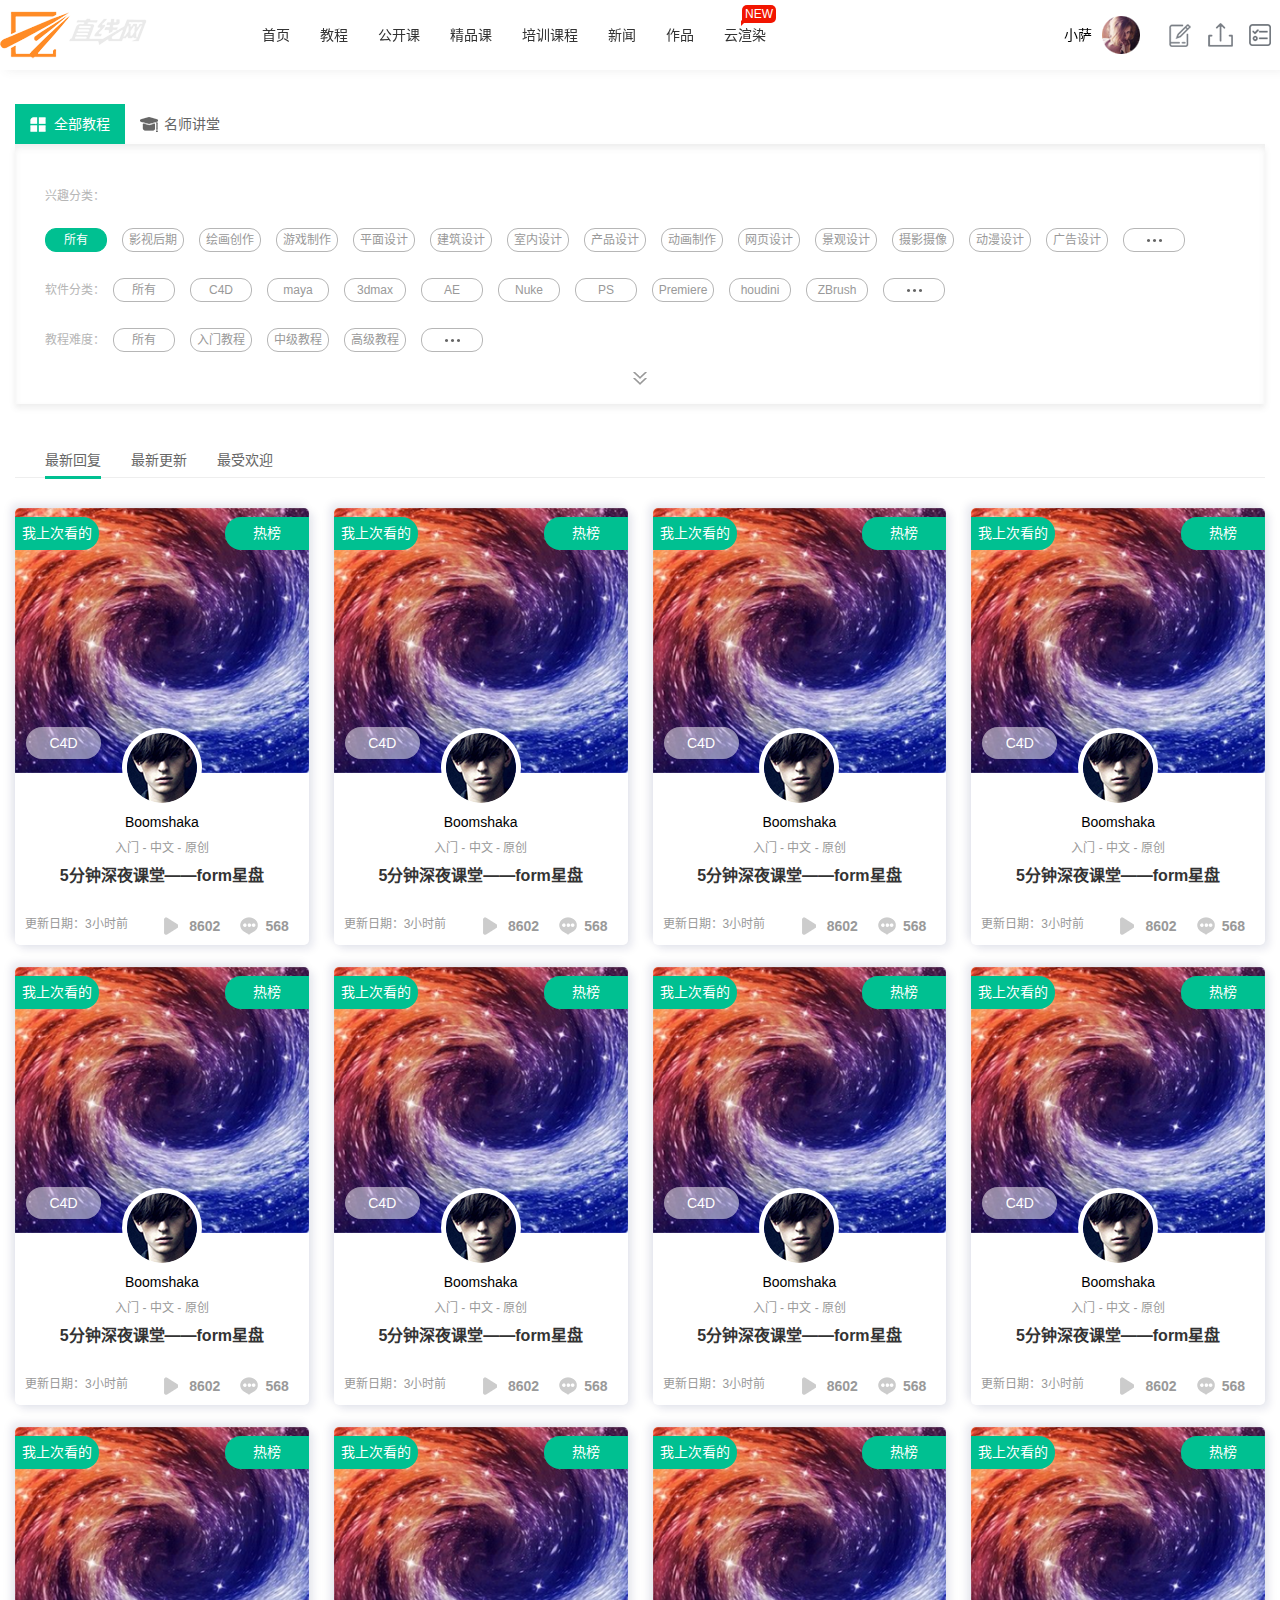
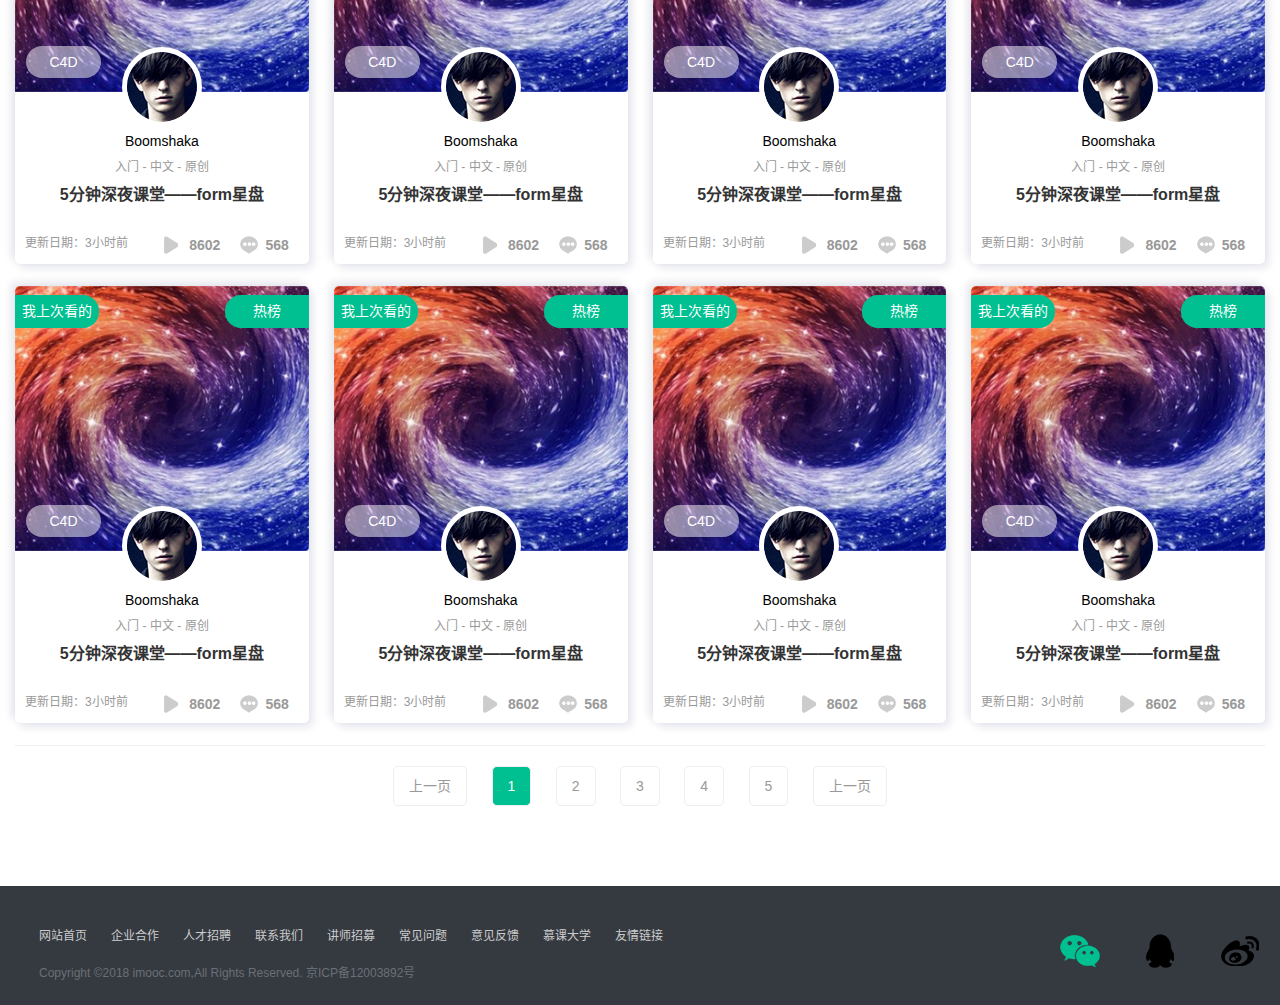
==== commit af8c2684: "add hover." ====
--- a/index.html
+++ b/index.html
@@ -24,6 +24,7 @@
 		</div>
 		<div class="search fl">
 			<input type="text" placeholder="搜索你感兴趣的...">
+			<input type="submit" value="">
 		</div>
 		<div class="fr user-info">
 			<div class="item fl">
@@ -59,48 +60,51 @@
 						<div class="row clear">
 							<div class="label fl">兴趣分类：</div>
 							<div class="option fl">
-								<span class="fl active">所有</span>
-								<span class="fl">影视后期</span>
-								<span class="fl">绘画创作</span>
-								<span class="fl">游戏制作</span>
-								<span class="fl">平面设计</span>
-								<span class="fl">建筑设计</span>
-								<span class="fl">室内设计</span>
-								<span class="fl">产品设计</span>
-								<span class="fl">动画制作</span>
-								<span class="fl">网页设计</span>
-								<span class="fl">景观设计</span>
-								<span class="fl">摄影摄像</span>
-								<span class="fl">动漫设计</span>
-								<span class="fl">广告设计</span>
-								<span class="fl more"></span>
+								<a href="#" class="fl active">所有</a>
+								<a href="#" class="fl">影视后期</a>
+								<a href="#" class="fl">绘画创作</a>
+								<a href="#" class="fl">游戏制作</a>
+								<a href="#" class="fl">平面设计</a>
+								<a href="#" class="fl">建筑设计</a>
+								<a href="#" class="fl">室内设计</a>
+								<a href="#" class="fl">产品设计</a>
+								<a href="#" class="fl">动画制作</a>
+								<a href="#" class="fl">网页设计</a>
+								<a href="#" class="fl">景观设计</a>
+								<a href="#" class="fl">摄影摄像</a>
+								<a href="#" class="fl">动漫设计</a>
+								<a href="#" class="fl">广告设计</a>
+								<a href="#" class="fl more"></a>
 							</div>
 						</div>
 						<div class="row clear">
 							<div class="label fl">软件分类：</div>
 							<div class="option fl">
-								<span class="fl">所有</span>
-								<span class="fl">C4D</span>
-								<span class="fl">maya</span>
-								<span class="fl">3dmax</span>
-								<span class="fl">AE</span>
-								<span class="fl">Nuke</span>
-								<span class="fl">PS</span>
-								<span class="fl">Premiere</span>
-								<span class="fl">houdini</span>
-								<span class="fl">ZBrush</span>
-								<span class="fl more"></span>
+								<a href="#" class="fl">所有</a>
+								<a href="#" class="fl">C4D</a>
+								<a href="#" class="fl">maya</a>
+								<a href="#" class="fl">3dmax</a>
+								<a href="#" class="fl">AE</a>
+								<a href="#" class="fl">Nuke</a>
+								<a href="#" class="fl">PS</a>
+								<a href="#" class="fl">Premiere</a>
+								<a href="#" class="fl">houdini</a>
+								<a href="#" class="fl">ZBrush</a>
+								<a href="#" class="fl more"></a>
 							</div>
 						</div>
 						<div class="row clear">
 							<div class="label fl">教程难度：</div>
 							<div class="option fl">
-								<span class="fl">所有</span>
-								<span class="fl">入门教程</span>
-								<span class="fl">中级教程</span>
-								<span class="fl">高级教程</span>
-								<span class="fl more"></span>
-							</div>
+								<a href="#" class="fl">所有</a>
+								<a href="#" class="fl">入门教程</a>
+								<a href="#" class="fl">中级教程</a>
+								<a href="#" class="fl">高级教程</a>
+								<a href="#" class="fl more"></a>
+							</div>
+						</div>
+						<div class="row">
+							<a href="#" class="all"></a>
 						</div>
 					</div>
 				</div>
@@ -112,428 +116,460 @@
 			</div>
 			<div class="list clear">
 				<div class="item w25 fl">
-					<div class="pic">
-						<img src="img/850d9a968d9d5e220fa238f66d15329a.png" alt="">
-						<div class="layout">
-							<div class="tips">C4D</div>
-							<div class="pre">我上次看的</div>
-							<div class="hot">热榜</div>
-							<div class="play"><img src="img/631656149db231cf133093782fdb1281.png" alt=""></div>
-						</div>
-					</div>
-					<div class="user-info">
-						<div class="pic">
-							<img src="img/82fb4d0c8a19e0a71a32ae15631e91cd.png" alt="">
-						</div>
-						<div class="name">Boomshaka</div>
-						<p><span>入门</span> - 中文 - 原创</p>
-						<h3>5分钟深夜课堂——form星盘</h3>
-						<div class="clear time">
-							<div class="fl">更新日期：3小时前</div>
-							<div class="fr">
-								<div class="icon fl">8602</div>
-								<div class="icon fl">568</div>
-							</div>
-						</div>
-					</div>
-				</div>
-				<div class="item w25 fl">
-					<div class="pic">
-						<img src="img/850d9a968d9d5e220fa238f66d15329a.png" alt="">
-						<div class="layout">
-							<div class="tips">C4D</div>
-							<div class="pre">我上次看的</div>
-							<div class="hot">热榜</div>
-							<div class="play"><img src="img/631656149db231cf133093782fdb1281.png" alt=""></div>
-						</div>
-					</div>
-					<div class="user-info">
-						<div class="pic">
-							<img src="img/82fb4d0c8a19e0a71a32ae15631e91cd.png" alt="">
-						</div>
-						<div class="name">Boomshaka</div>
-						<p><span>入门</span> - 中文 - 原创</p>
-						<h3>5分钟深夜课堂——form星盘</h3>
-						<div class="clear time">
-							<div class="fl">更新日期：3小时前</div>
-							<div class="fr">
-								<div class="icon fl">8602</div>
-								<div class="icon fl">568</div>
-							</div>
-						</div>
-					</div>
-				</div>
-				<div class="item w25 fl">
-					<div class="pic">
-						<img src="img/850d9a968d9d5e220fa238f66d15329a.png" alt="">
-						<div class="layout">
-							<div class="tips">C4D</div>
-							<div class="pre">我上次看的</div>
-							<div class="hot">热榜</div>
-							<div class="play"><img src="img/631656149db231cf133093782fdb1281.png" alt=""></div>
-						</div>
-					</div>
-					<div class="user-info">
-						<div class="pic">
-							<img src="img/82fb4d0c8a19e0a71a32ae15631e91cd.png" alt="">
-						</div>
-						<div class="name">Boomshaka</div>
-						<p><span>入门</span> - 中文 - 原创</p>
-						<h3>5分钟深夜课堂——form星盘</h3>
-						<div class="clear time">
-							<div class="fl">更新日期：3小时前</div>
-							<div class="fr">
-								<div class="icon fl">8602</div>
-								<div class="icon fl">568</div>
-							</div>
-						</div>
-					</div>
-				</div>
-				<div class="item w25 fl">
-					<div class="pic">
-						<img src="img/850d9a968d9d5e220fa238f66d15329a.png" alt="">
-						<div class="layout">
-							<div class="tips">C4D</div>
-							<div class="pre">我上次看的</div>
-							<div class="hot">热榜</div>
-							<div class="play"><img src="img/631656149db231cf133093782fdb1281.png" alt=""></div>
-						</div>
-					</div>
-					<div class="user-info">
-						<div class="pic">
-							<img src="img/82fb4d0c8a19e0a71a32ae15631e91cd.png" alt="">
-						</div>
-						<div class="name">Boomshaka</div>
-						<p><span>入门</span> - 中文 - 原创</p>
-						<h3>5分钟深夜课堂——form星盘</h3>
-						<div class="clear time">
-							<div class="fl">更新日期：3小时前</div>
-							<div class="fr">
-								<div class="icon fl">8602</div>
-								<div class="icon fl">568</div>
-							</div>
-						</div>
-					</div>
+					<a href="#">
+						<div class="pic">
+							<img src="img/850d9a968d9d5e220fa238f66d15329a.png" alt="">
+							<div class="layout">
+								<div class="tips">C4D</div>
+								<div class="pre">我上次看的</div>
+								<div class="hot">热榜</div>
+								<div class="play"><img src="img/631656149db231cf133093782fdb1281.png" alt=""></div>
+							</div>
+						</div>
+						<div class="user-info">
+							<div class="pic">
+								<img src="img/82fb4d0c8a19e0a71a32ae15631e91cd.png" alt="">
+							</div>
+							<div class="name">Boomshaka</div>
+							<p><span>入门</span> - 中文 - 原创</p>
+							<h3>5分钟深夜课堂——form星盘</h3>
+							<div class="clear time">
+								<div class="fl">更新日期：3小时前</div>
+								<div class="fr">
+									<div class="icon fl">8602</div>
+									<div class="icon fl">568</div>
+								</div>
+							</div>
+						</div>
+					</a>
+				</div>
+				<div class="item w25 fl">
+					<a href="#">
+						<div class="pic">
+							<img src="img/850d9a968d9d5e220fa238f66d15329a.png" alt="">
+							<div class="layout">
+								<div class="tips">C4D</div>
+								<div class="pre">我上次看的</div>
+								<div class="hot">热榜</div>
+								<div class="play"><img src="img/631656149db231cf133093782fdb1281.png" alt=""></div>
+							</div>
+						</div>
+						<div class="user-info">
+							<div class="pic">
+								<img src="img/82fb4d0c8a19e0a71a32ae15631e91cd.png" alt="">
+							</div>
+							<div class="name">Boomshaka</div>
+							<p><span>入门</span> - 中文 - 原创</p>
+							<h3>5分钟深夜课堂——form星盘</h3>
+							<div class="clear time">
+								<div class="fl">更新日期：3小时前</div>
+								<div class="fr">
+									<div class="icon fl">8602</div>
+									<div class="icon fl">568</div>
+								</div>
+							</div>
+						</div>
+					</a>
+				</div>
+				<div class="item w25 fl">
+					<a href="#">
+						<div class="pic">
+							<img src="img/850d9a968d9d5e220fa238f66d15329a.png" alt="">
+							<div class="layout">
+								<div class="tips">C4D</div>
+								<div class="pre">我上次看的</div>
+								<div class="hot">热榜</div>
+								<div class="play"><img src="img/631656149db231cf133093782fdb1281.png" alt=""></div>
+							</div>
+						</div>
+						<div class="user-info">
+							<div class="pic">
+								<img src="img/82fb4d0c8a19e0a71a32ae15631e91cd.png" alt="">
+							</div>
+							<div class="name">Boomshaka</div>
+							<p><span>入门</span> - 中文 - 原创</p>
+							<h3>5分钟深夜课堂——form星盘</h3>
+							<div class="clear time">
+								<div class="fl">更新日期：3小时前</div>
+								<div class="fr">
+									<div class="icon fl">8602</div>
+									<div class="icon fl">568</div>
+								</div>
+							</div>
+						</div>
+					</a>
+				</div>
+				<div class="item w25 fl">
+					<a href="#">
+						<div class="pic">
+							<img src="img/850d9a968d9d5e220fa238f66d15329a.png" alt="">
+							<div class="layout">
+								<div class="tips">C4D</div>
+								<div class="pre">我上次看的</div>
+								<div class="hot">热榜</div>
+								<div class="play"><img src="img/631656149db231cf133093782fdb1281.png" alt=""></div>
+							</div>
+						</div>
+						<div class="user-info">
+							<div class="pic">
+								<img src="img/82fb4d0c8a19e0a71a32ae15631e91cd.png" alt="">
+							</div>
+							<div class="name">Boomshaka</div>
+							<p><span>入门</span> - 中文 - 原创</p>
+							<h3>5分钟深夜课堂——form星盘</h3>
+							<div class="clear time">
+								<div class="fl">更新日期：3小时前</div>
+								<div class="fr">
+									<div class="icon fl">8602</div>
+									<div class="icon fl">568</div>
+								</div>
+							</div>
+						</div>
+					</a>
 				</div>
 
 				<div class="item w25 fl">
-					<div class="pic">
-						<img src="img/850d9a968d9d5e220fa238f66d15329a.png" alt="">
-						<div class="layout">
-							<div class="tips">C4D</div>
-							<div class="pre">我上次看的</div>
-							<div class="hot">热榜</div>
-							<div class="play"><img src="img/631656149db231cf133093782fdb1281.png" alt=""></div>
-						</div>
-					</div>
-					<div class="user-info">
-						<div class="pic">
-							<img src="img/82fb4d0c8a19e0a71a32ae15631e91cd.png" alt="">
-						</div>
-						<div class="name">Boomshaka</div>
-						<p><span>入门</span> - 中文 - 原创</p>
-						<h3>5分钟深夜课堂——form星盘</h3>
-						<div class="clear time">
-							<div class="fl">更新日期：3小时前</div>
-							<div class="fr">
-								<div class="icon fl">8602</div>
-								<div class="icon fl">568</div>
-							</div>
-						</div>
-					</div>
-				</div>
-				<div class="item w25 fl">
-					<div class="pic">
-						<img src="img/850d9a968d9d5e220fa238f66d15329a.png" alt="">
-						<div class="layout">
-							<div class="tips">C4D</div>
-							<div class="pre">我上次看的</div>
-							<div class="hot">热榜</div>
-							<div class="play"><img src="img/631656149db231cf133093782fdb1281.png" alt=""></div>
-						</div>
-					</div>
-					<div class="user-info">
-						<div class="pic">
-							<img src="img/82fb4d0c8a19e0a71a32ae15631e91cd.png" alt="">
-						</div>
-						<div class="name">Boomshaka</div>
-						<p><span>入门</span> - 中文 - 原创</p>
-						<h3>5分钟深夜课堂——form星盘</h3>
-						<div class="clear time">
-							<div class="fl">更新日期：3小时前</div>
-							<div class="fr">
-								<div class="icon fl">8602</div>
-								<div class="icon fl">568</div>
-							</div>
-						</div>
-					</div>
-				</div>
-				<div class="item w25 fl">
-					<div class="pic">
-						<img src="img/850d9a968d9d5e220fa238f66d15329a.png" alt="">
-						<div class="layout">
-							<div class="tips">C4D</div>
-							<div class="pre">我上次看的</div>
-							<div class="hot">热榜</div>
-							<div class="play"><img src="img/631656149db231cf133093782fdb1281.png" alt=""></div>
-						</div>
-					</div>
-					<div class="user-info">
-						<div class="pic">
-							<img src="img/82fb4d0c8a19e0a71a32ae15631e91cd.png" alt="">
-						</div>
-						<div class="name">Boomshaka</div>
-						<p><span>入门</span> - 中文 - 原创</p>
-						<h3>5分钟深夜课堂——form星盘</h3>
-						<div class="clear time">
-							<div class="fl">更新日期：3小时前</div>
-							<div class="fr">
-								<div class="icon fl">8602</div>
-								<div class="icon fl">568</div>
-							</div>
-						</div>
-					</div>
-				</div>
-				<div class="item w25 fl">
-					<div class="pic">
-						<img src="img/850d9a968d9d5e220fa238f66d15329a.png" alt="">
-						<div class="layout">
-							<div class="tips">C4D</div>
-							<div class="pre">我上次看的</div>
-							<div class="hot">热榜</div>
-							<div class="play"><img src="img/631656149db231cf133093782fdb1281.png" alt=""></div>
-						</div>
-					</div>
-					<div class="user-info">
-						<div class="pic">
-							<img src="img/82fb4d0c8a19e0a71a32ae15631e91cd.png" alt="">
-						</div>
-						<div class="name">Boomshaka</div>
-						<p><span>入门</span> - 中文 - 原创</p>
-						<h3>5分钟深夜课堂——form星盘</h3>
-						<div class="clear time">
-							<div class="fl">更新日期：3小时前</div>
-							<div class="fr">
-								<div class="icon fl">8602</div>
-								<div class="icon fl">568</div>
-							</div>
-						</div>
-					</div>
+					<a href="#">
+						<div class="pic">
+							<img src="img/850d9a968d9d5e220fa238f66d15329a.png" alt="">
+							<div class="layout">
+								<div class="tips">C4D</div>
+								<div class="pre">我上次看的</div>
+								<div class="hot">热榜</div>
+								<div class="play"><img src="img/631656149db231cf133093782fdb1281.png" alt=""></div>
+							</div>
+						</div>
+						<div class="user-info">
+							<div class="pic">
+								<img src="img/82fb4d0c8a19e0a71a32ae15631e91cd.png" alt="">
+							</div>
+							<div class="name">Boomshaka</div>
+							<p><span>入门</span> - 中文 - 原创</p>
+							<h3>5分钟深夜课堂——form星盘</h3>
+							<div class="clear time">
+								<div class="fl">更新日期：3小时前</div>
+								<div class="fr">
+									<div class="icon fl">8602</div>
+									<div class="icon fl">568</div>
+								</div>
+							</div>
+						</div>
+					</a>
+				</div>
+				<div class="item w25 fl">
+					<a href="#">
+						<div class="pic">
+							<img src="img/850d9a968d9d5e220fa238f66d15329a.png" alt="">
+							<div class="layout">
+								<div class="tips">C4D</div>
+								<div class="pre">我上次看的</div>
+								<div class="hot">热榜</div>
+								<div class="play"><img src="img/631656149db231cf133093782fdb1281.png" alt=""></div>
+							</div>
+						</div>
+						<div class="user-info">
+							<div class="pic">
+								<img src="img/82fb4d0c8a19e0a71a32ae15631e91cd.png" alt="">
+							</div>
+							<div class="name">Boomshaka</div>
+							<p><span>入门</span> - 中文 - 原创</p>
+							<h3>5分钟深夜课堂——form星盘</h3>
+							<div class="clear time">
+								<div class="fl">更新日期：3小时前</div>
+								<div class="fr">
+									<div class="icon fl">8602</div>
+									<div class="icon fl">568</div>
+								</div>
+							</div>
+						</div>
+					</a>
+				</div>
+				<div class="item w25 fl">
+					<a href="#">
+						<div class="pic">
+							<img src="img/850d9a968d9d5e220fa238f66d15329a.png" alt="">
+							<div class="layout">
+								<div class="tips">C4D</div>
+								<div class="pre">我上次看的</div>
+								<div class="hot">热榜</div>
+								<div class="play"><img src="img/631656149db231cf133093782fdb1281.png" alt=""></div>
+							</div>
+						</div>
+						<div class="user-info">
+							<div class="pic">
+								<img src="img/82fb4d0c8a19e0a71a32ae15631e91cd.png" alt="">
+							</div>
+							<div class="name">Boomshaka</div>
+							<p><span>入门</span> - 中文 - 原创</p>
+							<h3>5分钟深夜课堂——form星盘</h3>
+							<div class="clear time">
+								<div class="fl">更新日期：3小时前</div>
+								<div class="fr">
+									<div class="icon fl">8602</div>
+									<div class="icon fl">568</div>
+								</div>
+							</div>
+						</div>
+					</a>
+				</div>
+				<div class="item w25 fl">
+					<a href="#">
+						<div class="pic">
+							<img src="img/850d9a968d9d5e220fa238f66d15329a.png" alt="">
+							<div class="layout">
+								<div class="tips">C4D</div>
+								<div class="pre">我上次看的</div>
+								<div class="hot">热榜</div>
+								<div class="play"><img src="img/631656149db231cf133093782fdb1281.png" alt=""></div>
+							</div>
+						</div>
+						<div class="user-info">
+							<div class="pic">
+								<img src="img/82fb4d0c8a19e0a71a32ae15631e91cd.png" alt="">
+							</div>
+							<div class="name">Boomshaka</div>
+							<p><span>入门</span> - 中文 - 原创</p>
+							<h3>5分钟深夜课堂——form星盘</h3>
+							<div class="clear time">
+								<div class="fl">更新日期：3小时前</div>
+								<div class="fr">
+									<div class="icon fl">8602</div>
+									<div class="icon fl">568</div>
+								</div>
+							</div>
+						</div>
+					</a>
 				</div>
 
 				<div class="item w25 fl">
-					<div class="pic">
-						<img src="img/850d9a968d9d5e220fa238f66d15329a.png" alt="">
-						<div class="layout">
-							<div class="tips">C4D</div>
-							<div class="pre">我上次看的</div>
-							<div class="hot">热榜</div>
-							<div class="play"><img src="img/631656149db231cf133093782fdb1281.png" alt=""></div>
-						</div>
-					</div>
-					<div class="user-info">
-						<div class="pic">
-							<img src="img/82fb4d0c8a19e0a71a32ae15631e91cd.png" alt="">
-						</div>
-						<div class="name">Boomshaka</div>
-						<p><span>入门</span> - 中文 - 原创</p>
-						<h3>5分钟深夜课堂——form星盘</h3>
-						<div class="clear time">
-							<div class="fl">更新日期：3小时前</div>
-							<div class="fr">
-								<div class="icon fl">8602</div>
-								<div class="icon fl">568</div>
-							</div>
-						</div>
-					</div>
-				</div>
-				<div class="item w25 fl">
-					<div class="pic">
-						<img src="img/850d9a968d9d5e220fa238f66d15329a.png" alt="">
-						<div class="layout">
-							<div class="tips">C4D</div>
-							<div class="pre">我上次看的</div>
-							<div class="hot">热榜</div>
-							<div class="play"><img src="img/631656149db231cf133093782fdb1281.png" alt=""></div>
-						</div>
-					</div>
-					<div class="user-info">
-						<div class="pic">
-							<img src="img/82fb4d0c8a19e0a71a32ae15631e91cd.png" alt="">
-						</div>
-						<div class="name">Boomshaka</div>
-						<p><span>入门</span> - 中文 - 原创</p>
-						<h3>5分钟深夜课堂——form星盘</h3>
-						<div class="clear time">
-							<div class="fl">更新日期：3小时前</div>
-							<div class="fr">
-								<div class="icon fl">8602</div>
-								<div class="icon fl">568</div>
-							</div>
-						</div>
-					</div>
-				</div>
-				<div class="item w25 fl">
-					<div class="pic">
-						<img src="img/850d9a968d9d5e220fa238f66d15329a.png" alt="">
-						<div class="layout">
-							<div class="tips">C4D</div>
-							<div class="pre">我上次看的</div>
-							<div class="hot">热榜</div>
-							<div class="play"><img src="img/631656149db231cf133093782fdb1281.png" alt=""></div>
-						</div>
-					</div>
-					<div class="user-info">
-						<div class="pic">
-							<img src="img/82fb4d0c8a19e0a71a32ae15631e91cd.png" alt="">
-						</div>
-						<div class="name">Boomshaka</div>
-						<p><span>入门</span> - 中文 - 原创</p>
-						<h3>5分钟深夜课堂——form星盘</h3>
-						<div class="clear time">
-							<div class="fl">更新日期：3小时前</div>
-							<div class="fr">
-								<div class="icon fl">8602</div>
-								<div class="icon fl">568</div>
-							</div>
-						</div>
-					</div>
-				</div>
-				<div class="item w25 fl">
-					<div class="pic">
-						<img src="img/850d9a968d9d5e220fa238f66d15329a.png" alt="">
-						<div class="layout">
-							<div class="tips">C4D</div>
-							<div class="pre">我上次看的</div>
-							<div class="hot">热榜</div>
-							<div class="play"><img src="img/631656149db231cf133093782fdb1281.png" alt=""></div>
-						</div>
-					</div>
-					<div class="user-info">
-						<div class="pic">
-							<img src="img/82fb4d0c8a19e0a71a32ae15631e91cd.png" alt="">
-						</div>
-						<div class="name">Boomshaka</div>
-						<p><span>入门</span> - 中文 - 原创</p>
-						<h3>5分钟深夜课堂——form星盘</h3>
-						<div class="clear time">
-							<div class="fl">更新日期：3小时前</div>
-							<div class="fr">
-								<div class="icon fl">8602</div>
-								<div class="icon fl">568</div>
-							</div>
-						</div>
-					</div>
+					<a href="#">
+						<div class="pic">
+							<img src="img/850d9a968d9d5e220fa238f66d15329a.png" alt="">
+							<div class="layout">
+								<div class="tips">C4D</div>
+								<div class="pre">我上次看的</div>
+								<div class="hot">热榜</div>
+								<div class="play"><img src="img/631656149db231cf133093782fdb1281.png" alt=""></div>
+							</div>
+						</div>
+						<div class="user-info">
+							<div class="pic">
+								<img src="img/82fb4d0c8a19e0a71a32ae15631e91cd.png" alt="">
+							</div>
+							<div class="name">Boomshaka</div>
+							<p><span>入门</span> - 中文 - 原创</p>
+							<h3>5分钟深夜课堂——form星盘</h3>
+							<div class="clear time">
+								<div class="fl">更新日期：3小时前</div>
+								<div class="fr">
+									<div class="icon fl">8602</div>
+									<div class="icon fl">568</div>
+								</div>
+							</div>
+						</div>
+					</a>
+				</div>
+				<div class="item w25 fl">
+					<a href="#">
+						<div class="pic">
+							<img src="img/850d9a968d9d5e220fa238f66d15329a.png" alt="">
+							<div class="layout">
+								<div class="tips">C4D</div>
+								<div class="pre">我上次看的</div>
+								<div class="hot">热榜</div>
+								<div class="play"><img src="img/631656149db231cf133093782fdb1281.png" alt=""></div>
+							</div>
+						</div>
+						<div class="user-info">
+							<div class="pic">
+								<img src="img/82fb4d0c8a19e0a71a32ae15631e91cd.png" alt="">
+							</div>
+							<div class="name">Boomshaka</div>
+							<p><span>入门</span> - 中文 - 原创</p>
+							<h3>5分钟深夜课堂——form星盘</h3>
+							<div class="clear time">
+								<div class="fl">更新日期：3小时前</div>
+								<div class="fr">
+									<div class="icon fl">8602</div>
+									<div class="icon fl">568</div>
+								</div>
+							</div>
+						</div>
+					</a>
+				</div>
+				<div class="item w25 fl">
+					<a href="#">
+						<div class="pic">
+							<img src="img/850d9a968d9d5e220fa238f66d15329a.png" alt="">
+							<div class="layout">
+								<div class="tips">C4D</div>
+								<div class="pre">我上次看的</div>
+								<div class="hot">热榜</div>
+								<div class="play"><img src="img/631656149db231cf133093782fdb1281.png" alt=""></div>
+							</div>
+						</div>
+						<div class="user-info">
+							<div class="pic">
+								<img src="img/82fb4d0c8a19e0a71a32ae15631e91cd.png" alt="">
+							</div>
+							<div class="name">Boomshaka</div>
+							<p><span>入门</span> - 中文 - 原创</p>
+							<h3>5分钟深夜课堂——form星盘</h3>
+							<div class="clear time">
+								<div class="fl">更新日期：3小时前</div>
+								<div class="fr">
+									<div class="icon fl">8602</div>
+									<div class="icon fl">568</div>
+								</div>
+							</div>
+						</div>
+					</a>
+				</div>
+				<div class="item w25 fl">
+					<a href="#">
+						<div class="pic">
+							<img src="img/850d9a968d9d5e220fa238f66d15329a.png" alt="">
+							<div class="layout">
+								<div class="tips">C4D</div>
+								<div class="pre">我上次看的</div>
+								<div class="hot">热榜</div>
+								<div class="play"><img src="img/631656149db231cf133093782fdb1281.png" alt=""></div>
+							</div>
+						</div>
+						<div class="user-info">
+							<div class="pic">
+								<img src="img/82fb4d0c8a19e0a71a32ae15631e91cd.png" alt="">
+							</div>
+							<div class="name">Boomshaka</div>
+							<p><span>入门</span> - 中文 - 原创</p>
+							<h3>5分钟深夜课堂——form星盘</h3>
+							<div class="clear time">
+								<div class="fl">更新日期：3小时前</div>
+								<div class="fr">
+									<div class="icon fl">8602</div>
+									<div class="icon fl">568</div>
+								</div>
+							</div>
+						</div>
+					</a>
 				</div>
 
 				<div class="item w25 fl">
-					<div class="pic">
-						<img src="img/850d9a968d9d5e220fa238f66d15329a.png" alt="">
-						<div class="layout">
-							<div class="tips">C4D</div>
-							<div class="pre">我上次看的</div>
-							<div class="hot">热榜</div>
-							<div class="play"><img src="img/631656149db231cf133093782fdb1281.png" alt=""></div>
-						</div>
-					</div>
-					<div class="user-info">
-						<div class="pic">
-							<img src="img/82fb4d0c8a19e0a71a32ae15631e91cd.png" alt="">
-						</div>
-						<div class="name">Boomshaka</div>
-						<p><span>入门</span> - 中文 - 原创</p>
-						<h3>5分钟深夜课堂——form星盘</h3>
-						<div class="clear time">
-							<div class="fl">更新日期：3小时前</div>
-							<div class="fr">
-								<div class="icon fl">8602</div>
-								<div class="icon fl">568</div>
-							</div>
-						</div>
-					</div>
-				</div>
-				<div class="item w25 fl">
-					<div class="pic">
-						<img src="img/850d9a968d9d5e220fa238f66d15329a.png" alt="">
-						<div class="layout">
-							<div class="tips">C4D</div>
-							<div class="pre">我上次看的</div>
-							<div class="hot">热榜</div>
-							<div class="play"><img src="img/631656149db231cf133093782fdb1281.png" alt=""></div>
-						</div>
-					</div>
-					<div class="user-info">
-						<div class="pic">
-							<img src="img/82fb4d0c8a19e0a71a32ae15631e91cd.png" alt="">
-						</div>
-						<div class="name">Boomshaka</div>
-						<p><span>入门</span> - 中文 - 原创</p>
-						<h3>5分钟深夜课堂——form星盘</h3>
-						<div class="clear time">
-							<div class="fl">更新日期：3小时前</div>
-							<div class="fr">
-								<div class="icon fl">8602</div>
-								<div class="icon fl">568</div>
-							</div>
-						</div>
-					</div>
-				</div>
-				<div class="item w25 fl">
-					<div class="pic">
-						<img src="img/850d9a968d9d5e220fa238f66d15329a.png" alt="">
-						<div class="layout">
-							<div class="tips">C4D</div>
-							<div class="pre">我上次看的</div>
-							<div class="hot">热榜</div>
-							<div class="play"><img src="img/631656149db231cf133093782fdb1281.png" alt=""></div>
-						</div>
-					</div>
-					<div class="user-info">
-						<div class="pic">
-							<img src="img/82fb4d0c8a19e0a71a32ae15631e91cd.png" alt="">
-						</div>
-						<div class="name">Boomshaka</div>
-						<p><span>入门</span> - 中文 - 原创</p>
-						<h3>5分钟深夜课堂——form星盘</h3>
-						<div class="clear time">
-							<div class="fl">更新日期：3小时前</div>
-							<div class="fr">
-								<div class="icon fl">8602</div>
-								<div class="icon fl">568</div>
-							</div>
-						</div>
-					</div>
-				</div>
-				<div class="item w25 fl">
-					<div class="pic">
-						<img src="img/850d9a968d9d5e220fa238f66d15329a.png" alt="">
-						<div class="layout">
-							<div class="tips">C4D</div>
-							<div class="pre">我上次看的</div>
-							<div class="hot">热榜</div>
-							<div class="play"><img src="img/631656149db231cf133093782fdb1281.png" alt=""></div>
-						</div>
-					</div>
-					<div class="user-info">
-						<div class="pic">
-							<img src="img/82fb4d0c8a19e0a71a32ae15631e91cd.png" alt="">
-						</div>
-						<div class="name">Boomshaka</div>
-						<p><span>入门</span> - 中文 - 原创</p>
-						<h3>5分钟深夜课堂——form星盘</h3>
-						<div class="clear time">
-							<div class="fl">更新日期：3小时前</div>
-							<div class="fr">
-								<div class="icon fl">8602</div>
-								<div class="icon fl">568</div>
-							</div>
-						</div>
-					</div>
+					<a href="#">
+						<div class="pic">
+							<img src="img/850d9a968d9d5e220fa238f66d15329a.png" alt="">
+							<div class="layout">
+								<div class="tips">C4D</div>
+								<div class="pre">我上次看的</div>
+								<div class="hot">热榜</div>
+								<div class="play"><img src="img/631656149db231cf133093782fdb1281.png" alt=""></div>
+							</div>
+						</div>
+						<div class="user-info">
+							<div class="pic">
+								<img src="img/82fb4d0c8a19e0a71a32ae15631e91cd.png" alt="">
+							</div>
+							<div class="name">Boomshaka</div>
+							<p><span>入门</span> - 中文 - 原创</p>
+							<h3>5分钟深夜课堂——form星盘</h3>
+							<div class="clear time">
+								<div class="fl">更新日期：3小时前</div>
+								<div class="fr">
+									<div class="icon fl">8602</div>
+									<div class="icon fl">568</div>
+								</div>
+							</div>
+						</div>
+					</a>
+				</div>
+				<div class="item w25 fl">
+					<a href="#">
+						<div class="pic">
+							<img src="img/850d9a968d9d5e220fa238f66d15329a.png" alt="">
+							<div class="layout">
+								<div class="tips">C4D</div>
+								<div class="pre">我上次看的</div>
+								<div class="hot">热榜</div>
+								<div class="play"><img src="img/631656149db231cf133093782fdb1281.png" alt=""></div>
+							</div>
+						</div>
+						<div class="user-info">
+							<div class="pic">
+								<img src="img/82fb4d0c8a19e0a71a32ae15631e91cd.png" alt="">
+							</div>
+							<div class="name">Boomshaka</div>
+							<p><span>入门</span> - 中文 - 原创</p>
+							<h3>5分钟深夜课堂——form星盘</h3>
+							<div class="clear time">
+								<div class="fl">更新日期：3小时前</div>
+								<div class="fr">
+									<div class="icon fl">8602</div>
+									<div class="icon fl">568</div>
+								</div>
+							</div>
+						</div>
+					</a>
+				</div>
+				<div class="item w25 fl">
+					<a href="#">
+						<div class="pic">
+							<img src="img/850d9a968d9d5e220fa238f66d15329a.png" alt="">
+							<div class="layout">
+								<div class="tips">C4D</div>
+								<div class="pre">我上次看的</div>
+								<div class="hot">热榜</div>
+								<div class="play"><img src="img/631656149db231cf133093782fdb1281.png" alt=""></div>
+							</div>
+						</div>
+						<div class="user-info">
+							<div class="pic">
+								<img src="img/82fb4d0c8a19e0a71a32ae15631e91cd.png" alt="">
+							</div>
+							<div class="name">Boomshaka</div>
+							<p><span>入门</span> - 中文 - 原创</p>
+							<h3>5分钟深夜课堂——form星盘</h3>
+							<div class="clear time">
+								<div class="fl">更新日期：3小时前</div>
+								<div class="fr">
+									<div class="icon fl">8602</div>
+									<div class="icon fl">568</div>
+								</div>
+							</div>
+						</div>
+					</a>
+				</div>
+				<div class="item w25 fl">
+					<a href="#">
+						<div class="pic">
+							<img src="img/850d9a968d9d5e220fa238f66d15329a.png" alt="">
+							<div class="layout">
+								<div class="tips">C4D</div>
+								<div class="pre">我上次看的</div>
+								<div class="hot">热榜</div>
+								<div class="play"><img src="img/631656149db231cf133093782fdb1281.png" alt=""></div>
+							</div>
+						</div>
+						<div class="user-info">
+							<div class="pic">
+								<img src="img/82fb4d0c8a19e0a71a32ae15631e91cd.png" alt="">
+							</div>
+							<div class="name">Boomshaka</div>
+							<p><span>入门</span> - 中文 - 原创</p>
+							<h3>5分钟深夜课堂——form星盘</h3>
+							<div class="clear time">
+								<div class="fl">更新日期：3小时前</div>
+								<div class="fr">
+									<div class="icon fl">8602</div>
+									<div class="icon fl">568</div>
+								</div>
+							</div>
+						</div>
+					</a>
 				</div>
 			</div>
 			<div class="page-control p20-0-100">
 				<a href="#">上一页</a>
-				<a href="#" class="num">1</a>
+				<a href="#" class="num active">1</a>
 				<a href="#" class="num">2</a>
 				<a href="#" class="num">3</a>
 				<a href="#" class="num">4</a>
@@ -560,10 +596,10 @@
 					Copyright ©2018 imooc.com,All Rights Reserved.  京ICP备12003892号    
 				</div>
 			</div>
-			<div class="fr">
-				<a href="#" class="icon fl"><img src="img/203c442f1d15b8f1aa7f4476cf5ecd4e.png" alt=""></a>
-				<a href="#" class="icon fl"><img src="img/54817a2953822550980887e5f97c6851.png" alt=""></a>
-				<a href="#" class="icon fl"><img src="img/b18117d2816c66c36b3ec83b43ba99d7.png" alt=""></a>
+			<div class="contact-me fr">
+				<a href="#" class="icon fr weibo"></a>
+				<a href="#" class="icon fr qq"></a>
+				<a href="#" class="icon fr wechat"></a>
 			</div>
 		</div>
 	</div>
--- a/css/common.css
+++ b/css/common.css
@@ -1,1528 +1,1992 @@
 body {
-  min-width: 1200px;
-}
+	min-width: 1200px;
+}
+
 .w {
-  max-width: 1340px;
-  width: 100%;
-  margin: 0 auto;
-  padding: 0 15px;
-  -webkit-box-sizing: border-box;
-          box-sizing: border-box;
-}
+	max-width: 1340px;
+	width: 100%;
+	margin: 0 auto;
+	padding: 0 15px;
+	-webkit-box-sizing: border-box;
+	box-sizing: border-box;
+}
+
 @media (max-width: 1400px) {
-  .w {
-    min-width: 1200px;
-  }
+	.w {
+		min-width: 1200px;
+	}
+}
+
+body{
+	padding-top: 70px;
 }
 .header {
-	-webkit-box-shadow: 6px 0 10px rgba(85,85,85,0.1);
-          box-shadow: 6px 0 10px rgba(85,85,85,0.1);
+	position: fixed;
+	top: 0;
+	left: 0;
+	right: 0;
+	z-index: 100;
+	-webkit-box-shadow: 6px 0 10px rgba(85, 85, 85, 0.1);
+	box-shadow: 6px 0 10px rgba(85, 85, 85, 0.1);
 	height: 70px;
-}
+	background: #fff;
+}
+.header.bg353940{
+	background: #353940;
+}
+.header.bg353940 .nav{
+	color: #fff;
+}
+.header.bg353940 .nav a:hover{
+	color: #00c091;
+}
+
+.header.bg353940 .search  input{
+	background-color: #4f5257;
+}
+.header.bg353940 .user-info{
+	color: #fff;
+} 
 .header .brand {
-  padding: 0 42px;
-  height: 100%;
-  width: 220px;
-  background: url("../img/3e6cc81fecc982df2f2ba66da33e84f0.jpg") center center no-repeat;
-  -webkit-transition: 0.3s;
-  transition: 0.3s;
-}
+	padding: 0 42px;
+	height: 100%;
+	width: 220px;
+	background: url("../img/3e6cc81fecc982df2f2ba66da33e84f0.png") center center no-repeat;
+	-webkit-transition: 0.3s;
+	transition: 0.3s;
+}
+
 @media (max-width: 1400px) {
-  .header .brand {
-    padding-left: 0;
-    background-position: left center;
-  }
-}
+	.header .brand {
+		padding-left: 0;
+		background-position: left center;
+	}
+}
+
 .header .nav {
-  padding: 20px 0;
-  line-height: 30px;
-  font-size: 14px;
-  color: #333;
-}
+	padding: 20px 0;
+	line-height: 30px;
+	font-size: 14px;
+	color: #333;
+}
+
 .header .nav .item.hot {
-  position: relative;
-}
+	position: relative;
+}
+
 .header .nav .item.hot:after {
-  content: "NEW";
-  position: absolute;
-  right: -10px;
-  top: -15px;
-  background: #f21500;
-  padding: 3px;
-  line-height: 1;
-  font-size: 12px;
-  color: #fff;
-  border-radius: 5px 5px 5px 0;
-}
+	content: "NEW";
+	position: absolute;
+	right: -10px;
+	top: -15px;
+	background: #f21500;
+	padding: 3px;
+	line-height: 1;
+	font-size: 12px;
+	color: #fff;
+	border-radius: 5px 5px 5px 0;
+}
+
 .header .nav .item.hot:before {
-  content: "";
-  position: absolute;
-  right: 19px;
-  border: 3px solid transparent;
-  border-left-color: #f21500;
-}
+	content: "";
+	position: absolute;
+	right: 19px;
+	border: 3px solid transparent;
+	border-left-color: #f21500;
+}
+
 .header .nav .item+.item {
-  margin-left: 30px;
-}
+	margin-left: 30px;
+}
+
 .header .search {
-  margin-left: 30px;
-  padding: 20px 0;
-}
+	margin-left: 30px;
+	padding: 20px 0;
+}
+
 @media (max-width: 1330px) {
-  .header .search {
-    display: none;
-  }
-}
-.header .search input {
-  height: 30px;
-  width: 240px;
-  padding: 0 10px;
-  background: #f3f3f3 url([data-uri]) right 10px center no-repeat;
-  border: none;
-  outline: none;
-  font-size: 12px;
-  border-radius: 5px;
+	.header .search {
+		display: none;
+	}
+}
+
+.header .search{
+	font-size: 0;
+}
+.header .search input{
+	vertical-align: middle;
+}
+.header .search input[type=text] {
+	height: 30px;
+	width: 200px;
+	padding: 0 10px;
+	background: #f3f3f3;
+	border: none;
+	outline: none;
+	font-size: 12px;
+	border-radius: 5px 0 0 5px;
+}
+.header .search input[type=submit]{
+	width: 40px;
+	height: 30px;
+	border: none;
+	outline: none;
+	cursor: pointer;
+	background: #f3f3f3 url([data-uri]) center center no-repeat;
+	border-radius: 0 5px  5px 0;
 }
 .header .search input::-webkit-input-placeholder {
-  color: #929da2;
-}
+	color: #929da2;
+}
+
 .header .search input:-ms-input-placeholder {
-  color: #929da2;
-}
+	color: #929da2;
+}
+
 .header .search input::-ms-input-placeholder {
-  color: #929da2;
-}
+	color: #929da2;
+}
+
 .header .search input::placeholder {
-  color: #929da2;
-}
+	color: #929da2;
+}
+
 .header .user-info {
-  height: 100%;
-  padding-right: 50px;
-  font-size: 14px;
-  color: #000;
-  line-height: 70px;
-  -webkit-transition: 0.3s;
-  transition: 0.3s;
-}
+	height: 100%;
+	padding-right: 50px;
+	font-size: 14px;
+	color: #000;
+	line-height: 70px;
+	-webkit-transition: 0.3s;
+	transition: 0.3s;
+}
+
 @media (max-width: 1400px) {
-  .header .user-info {
-    padding-right: 0;
-  }
-}
+	.header .user-info {
+		padding-right: 0;
+	}
+}
+
 .header .user-info .mr20 {
-  margin-right: 20px;
-}
+	margin-right: 20px;
+}
+
 .header .user-info img {
-  vertical-align: middle;
-  margin-top: -2px;
-}
+	vertical-align: middle;
+	margin-top: -2px;
+}
+
 .header .user-info .name {
-  padding-right: 10px;
-}
+	padding-right: 10px;
+}
+
 .header .user-info .item {
-  height: 100%;
-}
+	height: 100%;
+}
+
 .header .user-info .icon {
-  display: block;
-  width: 40px;
-  height: 100%;
-  background: url("") center center no-repeat;
-}
+	display: block;
+	width: 40px;
+	height: 100%;
+	background: url("") center center no-repeat;
+}
+
 .header .user-info .icon.icon-edit {
-  background-image: url([data-uri]);
-}
+	background-image: url([data-uri]);
+}
+
 .header .user-info .icon.icon-upload {
-  background-image: url([data-uri]);
-}
+	background-image: url([data-uri]);
+}
+
 .header .user-info .icon.icon-book {
-  background-image: url([data-uri]);
-}
+	background-image: url([data-uri]);
+}
+
 .main .tabs {
-  padding: 34px 0 20px;
-  margin-bottom: 20px;
-}
+	padding: 34px 0 20px;
+	margin-bottom: 20px;
+}
+
 .main .tabs .tabs-control .item {
-  padding: 0 15px;
-  font-size: 14px;
-  color: #666;
-  line-height: 40px;
-}
-.main .tabs .tabs-control .item:hover,
-.main .tabs .tabs-control .item.active {
-  background: #00c091;
-  -webkit-transition: 0.3s;
-  transition: 0.3s;
-}
-.main .tabs .tabs-control .item:hover a,
-.main .tabs .tabs-control .item.active a {
-  color: #fff;
-  -webkit-transition: 0.3s;
-  transition: 0.3s;
-  background-image: url([data-uri]);
-}
-.main .tabs .tabs-control .item:hover a.teacher,
-.main .tabs .tabs-control .item.active a.teacher {
-  background-image: url([data-uri]);
-}
+	padding: 0 15px;
+	font-size: 14px;
+	color: #666;
+	line-height: 40px;
+}
+
+.main .tabs .tabs-control .item:hover, .main .tabs .tabs-control .item.active {
+	background: #00c091;
+	-webkit-transition: 0.3s;
+	transition: 0.3s;
+}
+
+.main .tabs .tabs-control .item:hover a, .main .tabs .tabs-control .item.active a {
+	color: #fff;
+	-webkit-transition: 0.3s;
+	transition: 0.3s;
+	background-image: url([data-uri]);
+}
+
+.main .tabs .tabs-control .item:hover a.teacher, .main .tabs .tabs-control .item.active a.teacher {
+	background-image: url([data-uri]);
+}
+
 .main .tabs .tabs-control .item a {
-  display: block;
-  padding-left: 24px;
-  background: url([data-uri]) left center no-repeat;
-}
+	display: block;
+	padding-left: 24px;
+	background: url([data-uri]) left center no-repeat;
+}
+
 .main .tabs .tabs-control .item a.teacher {
-  background-image: url([data-uri]);
-}
+	background-image: url([data-uri]);
+}
+
 .main .tabs .tabs-wrap {
-  -webkit-box-shadow: 6px 0 10px rgba(85,85,85,0.1), inset 6px 0 10px rgba(85,85,85,0.1);
-          box-shadow: 6px 0 10px rgba(85,85,85,0.1), inset 6px 0 10px rgba(85,85,85,0.1);
-  padding: 30px 30px 20px;
-  background: url([data-uri]) center bottom 15px no-repeat;
-}
+	/*-webkit-box-shadow: 6px 0 10px rgba(85, 85, 85, 0.1), inset 6px 0 10px rgba(85, 85, 85, 0.1);*/
+	/*box-shadow: 6px 0 10px rgba(85, 85, 85, 0.1), inset 6px 0 10px rgba(85, 85, 85, 0.1);*/
+	-webkit-box-shadow: inset 0 4px 6px rgba(85, 85, 85, 0.1),0 4px 6px rgba(85, 85, 85, 0.1);
+	box-shadow: inset 0 4px 6px rgba(85, 85, 85, 0.1),0 4px 6px rgba(85, 85, 85, 0.1);
+	padding: 30px 30px 10px;
+}
+
 .main .tabs .tabs-wrap.no-more-icon {
-  background: none;
-}
+	background: none;
+}
+.main .tabs .tabs-wrap .all{
+	display: block;
+	width: 20px;
+	height: 20px;
+	margin: 0 auto;
+	background: url([data-uri]) center center no-repeat;
+}
+
 .main .tabs .tabs-wrap .row {
-  padding-bottom: 6px;
-  font-size: 12px;
-  color: #b6b6b6;
-  line-height: 24px;
-}
+	padding-bottom: 6px;
+	font-size: 12px;
+	color: #b6b6b6;
+	line-height: 24px;
+}
+
 .main .tabs .tabs-wrap .row .label {
-  margin: 10px 0;
-  width: 68px;
-}
-.main .tabs .tabs-wrap .row .option span {
-  margin: 10px 0;
-  margin-right: 15px;
-  width: 60px;
-  height: 22px;
-  line-height: 22px;
-  border: 1px solid #b6b6b6;
-  border-radius: 11px;
-  text-align: center;
-  cursor: pointer;
-  color: #999;
-}
-.main .tabs .tabs-wrap .row .option span.more {
-  background: url("../img/下载(9)拷贝2.png") center center no-repeat;
-}
-.main .tabs .tabs-wrap .row .option span.active,
-.main .tabs .tabs-wrap .row .option span:hover {
-  background-color: #00c091;
-  color: #fff;
-  border-color: #00c091;
-}
+	margin: 10px 0;
+	width: 68px;
+}
+
+.main .tabs .tabs-wrap .row .option a {
+	margin: 10px 0;
+	margin-right: 15px;
+	width: 60px;
+	height: 22px;
+	line-height: 22px;
+	border: 1px solid #b6b6b6;
+	border-radius: 11px;
+	text-align: center;
+	cursor: pointer;
+	color: #999;
+}
+
+.main .tabs .tabs-wrap .row .option a.more {
+	background: url("../img/3698c8ac9a8029227a90855dd851cf05.png") center center no-repeat;
+}
+
+.main .tabs .tabs-wrap .row .option a.active, .main .tabs .tabs-wrap .row .option a:hover {
+	background-color: #00c091;
+	color: #fff;
+	border-color: #00c091;
+}
+
 .main .tabs .tabs-wrap .base-info {
-  margin: 0 -30px;
-  padding: 20px 30px 0;
-  font-size: 14px;
-  color: #999;
-  border-top: 1px dashed #e0e0e0;
-}
+	margin: 0 -30px;
+	padding: 20px 30px 0;
+	font-size: 14px;
+	color: #999;
+	border-top: 1px dashed #e0e0e0;
+}
+
 .main .tabs .tabs-wrap .base-info h3 {
-  padding-bottom: 10px;
-  font-weight: normal;
-}
+	padding-bottom: 10px;
+	font-weight: normal;
+}
+
 .main .sort {
-  font-size: 14px;
-  color: #666;
-  line-height: 33px;
-  border-bottom: 1px solid #eee;
-}
+	font-size: 14px;
+	color: #666;
+	line-height: 33px;
+	border-bottom: 1px solid #eee;
+}
+
 .main .sort a {
-  position: relative;
-  margin-left: 30px;
-}
+	position: relative;
+	margin-left: 30px;
+}
+
 .main .sort a:after {
-  content: "";
-  position: absolute;
-  bottom: -2px;
-  left: 0;
-  right: 0;
-  border-top: 3px solid transparent;
-  -webkit-transition: 0.3s;
-  transition: 0.3s;
-}
-.main .sort a.active:after,
-.main .sort a:hover:after {
-  border-color: #00c091;
-}
+	content: "";
+	position: absolute;
+	bottom: -2px;
+	left: 0;
+	right: 0;
+	border-top: 3px solid transparent;
+	-webkit-transition: 0.3s;
+	transition: 0.3s;
+}
+
+.main .sort a.active:after, .main .sort a:hover:after {
+	border-color: #00c091;
+}
+
 .main .list {
-  padding-top: 30px;
-}
+	padding-top: 30px;
+}
+
 .main .list .item {
-  width: 23.5%;
-  margin-left: 2%;
-  margin-bottom: 22px;
-  -webkit-box-shadow: 4px 4px 8px rgba(0,20,84,0.1);
-          box-shadow: 4px 4px 8px rgba(0,20,84,0.1);
-  overflow: hidden;
-  border-radius: 5px;
-  cursor: pointer;
-}
+	width: 23.5%;
+	margin-left: 2%;
+	margin-bottom: 22px;
+	-webkit-box-shadow: 4px 4px 8px rgba(0, 20, 84, 0.1),-4px -4px 8px rgba(0, 20, 84, 0.1);
+	box-shadow: 4px 4px 8px rgba(0, 20, 84, 0.1),-4px -4px 8px rgba(0, 20, 84, 0.1);
+	overflow: hidden;
+	border-radius: 5px;
+	cursor: pointer;
+}
+
 .main .list .item:nth-child(4n+1) {
-  margin-left: 0;
-}
-.main .list .item:hover,
-.main .list .item.active {
-  display: block;
-}
-.main .list .item:hover .layout,
-.main .list .item.active .layout {
-  background: rgba(0,0,0,0.5);
-}
-.main .list .item:hover .layout .pre,
-.main .list .item.active .layout .pre {
-  -webkit-transform: translateX(0);
-          transform: translateX(0);
-}
-.main .list .item:hover .layout .hot,
-.main .list .item.active .layout .hot {
-  -webkit-transform: translateX(0);
-          transform: translateX(0);
-}
-.main .list .item:hover .layout .play,
-.main .list .item.active .layout .play {
-  top: 50%;
-  -webkit-transform: translateY(0);
-          transform: translateY(0);
-  opacity: 1;
-}
-.main .list .item:hover .user-info .name,
-.main .list .item.active .user-info .name,
-.main .list .item:hover .user-info p span,
-.main .list .item.active .user-info p span,
-.main .list .item:hover .user-info h3,
-.main .list .item.active .user-info h3 {
-  color: #00c091;
-}
+	margin-left: 0;
+}
+
+.main .list .item:hover, .main .list .item.active {
+	display: block;
+}
+
+.main .list .item:hover .layout, .main .list .item.active .layout {
+	background: rgba(0, 0, 0, 0.5);
+}
+
+.main .list .item:hover .layout .pre, .main .list .item.active .layout .pre {
+	-webkit-transform: translateX(0);
+	transform: translateX(0);
+}
+
+.main .list .item:hover .layout .hot, .main .list .item.active .layout .hot {
+	-webkit-transform: translateX(0);
+	transform: translateX(0);
+}
+
+.main .list .item:hover .layout .play, .main .list .item.active .layout .play {
+	top: 50%;
+	-webkit-transform: translateY(0);
+	transform: translateY(0);
+	opacity: 1;
+}
+
+.main .list .item:hover .user-info .name, .main .list .item.active .user-info .name, .main .list .item:hover .user-info p span, .main .list .item.active .user-info p span, .main .list .item:hover .user-info h3, .main .list .item.active .user-info h3 {
+	color: #00c091;
+}
+
 .main .list .item .pic {
-  position: relative;
-}
+	position: relative;
+}
+
 .main .list .item .pic img {
-  display: block;
-  width: 100%;
-}
+	display: block;
+	width: 100%;
+}
+
 .main .list .item .layout {
-  position: absolute;
-  top: 0;
-  left: 0;
-  right: 0;
-  bottom: 0;
-  background: rgba(0,0,0,0);
-  -webkit-transition: 0.5s;
-  transition: 0.5s;
-}
+	position: absolute;
+	top: 0;
+	left: 0;
+	right: 0;
+	bottom: 0;
+	background: rgba(0, 0, 0, 0);
+	-webkit-transition: 0.5s;
+	transition: 0.5s;
+}
+
 .main .list .item .layout .play {
-  position: absolute;
-  top: 50%;
-  left: 50%;
-  margin-top: -47.5px;
-  margin-left: -47.5px;
-  width: 95px;
-  height: 95px;
-  top: 0;
-  opacity: 0;
-  -webkit-transform: translateY(-100%);
-          transform: translateY(-100%);
-  -webkit-transition: 0.3s;
-  transition: 0.3s;
-}
+	position: absolute;
+	top: 50%;
+	left: 50%;
+	margin-top: -47.5px;
+	margin-left: -47.5px;
+	width: 95px;
+	height: 95px;
+	top: 0;
+	opacity: 0;
+	-webkit-transform: translateY(-100%);
+	transform: translateY(-100%);
+	-webkit-transition: 0.3s;
+	transition: 0.3s;
+}
+
 .main .list .item .layout .play img {
-  display: block;
-  width: 100%;
-}
+	display: block;
+	width: 100%;
+}
+
 .main .list .item .layout .tips {
-  position: absolute;
-  bottom: 14px;
-  left: 11px;
-  font-size: 14px;
-  color: #fff;
-  text-align: center;
-  width: 75px;
-  height: 32px;
-  line-height: 32px;
-  border-radius: 16px;
-  background: rgba(255,255,255,0.5);
-}
+	position: absolute;
+	bottom: 14px;
+	left: 11px;
+	font-size: 14px;
+	color: #fff;
+	text-align: center;
+	width: 75px;
+	height: 32px;
+	line-height: 32px;
+	border-radius: 16px;
+	background: rgba(255, 255, 255, 0.5);
+}
+
 .main .list .item .layout .pre {
-  position: absolute;
-  top: 9px;
-  left: 0;
-  color: #fff;
-  width: 84px;
-  height: 33px;
-  font-size: 14px;
-  line-height: 33px;
-  border-radius: 0 16px 16px 0;
-  background: #00c091;
-  text-align: center;
-  -webkit-transform: translateX(-100%);
-          transform: translateX(-100%);
-  -webkit-transition: 0.3s;
-  transition: 0.3s;
-}
+	position: absolute;
+	top: 9px;
+	left: 0;
+	color: #fff;
+	width: 84px;
+	height: 33px;
+	font-size: 14px;
+	line-height: 33px;
+	border-radius: 0 16px 16px 0;
+	background: #00c091;
+	text-align: center;
+}
+
 .main .list .item .layout .hot {
-  position: absolute;
-  top: 9px;
-  right: 0;
-  color: #fff;
-  width: 84px;
-  height: 33px;
-  font-size: 14px;
-  line-height: 33px;
-  border-radius: 16px 0 0 16px;
-  background: #00c091;
-  text-align: center;
-  -webkit-transform: translateX(100%);
-          transform: translateX(100%);
-  -webkit-transition: 0.3s;
-  transition: 0.3s;
-}
+	position: absolute;
+	top: 9px;
+	right: 0;
+	color: #fff;
+	width: 84px;
+	height: 33px;
+	font-size: 14px;
+	line-height: 33px;
+	border-radius: 16px 0 0 16px;
+	background: #00c091;
+	text-align: center;
+}
+
 .main .list .item .user-info {
-  margin-top: -45px;
-  text-align: center;
-  line-height: 2;
-}
+	margin-top: -45px;
+	text-align: center;
+	line-height: 2;
+}
+
 .main .list .item .user-info .pic {
-  width: 70px;
-  height: 70px;
-  margin: 0 auto;
-  border: 5px solid #fff;
-  border-radius: 50%;
-  overflow: hidden;
-}
+	width: 70px;
+	height: 70px;
+	margin: 0 auto;
+	border: 5px solid #fff;
+	border-radius: 50%;
+	overflow: hidden;
+}
+
 .main .list .item .user-info .name {
-  font-size: 14px;
-  color: #000;
-  text-align: center;
-}
+	font-size: 14px;
+	color: #000;
+	text-align: center;
+}
+
 .main .list .item .user-info p {
-  font-size: 12px;
-  color: #999;
-  text-align: center;
-}
+	font-size: 12px;
+	color: #999;
+	text-align: center;
+}
+
 .main .list .item .user-info h3 {
-  font-size: 16px;
-  color: #333;
-  font-weight: bold;
-}
+	font-size: 16px;
+	color: #333;
+	font-weight: bold;
+}
+
 .main .list .item .user-info .time {
-  padding: 20px 10px 5px;
-  font-size: 12px;
-  color: #999;
-}
+	padding: 20px 10px 5px;
+	font-size: 12px;
+	color: #999;
+}
+
 .main .list .item .user-info .time .icon {
-  margin: 0 10px;
-  font-size: 14px;
-  font-weight: bold;
-  padding-left: 25px;
-  background: url([data-uri]) left center no-repeat;
-}
+	margin: 0 10px;
+	font-size: 14px;
+	font-weight: bold;
+	padding-left: 25px;
+	background: url([data-uri]) left center no-repeat;
+}
+
 .main .list .item .user-info .time .icon+.icon {
-  background-image: url([data-uri]);
-}
+	background-image: url([data-uri]);
+}
+
 .main .page-control {
-  text-align: center;
-  border-top: 1px solid #eee;
-}
+	text-align: center;
+	border-top: 1px solid #eee;
+}
+
 .main .page-control.p20-0-100 {
-  padding: 20px 0 80px;
-}
+	padding: 20px 0 80px;
+}
+
 .main .page-control a {
-  display: inline-block;
-  margin: 0 10px;
-  height: 38px;
-  padding: 0 15px;
-  font-size: 14px;
-  color: #999;
-  line-height: 38px;
-  text-align: center;
-  border: 1px solid #eee;
-  border-radius: 5px;
-}
+	display: inline-block;
+	margin: 0 10px;
+	height: 38px;
+	padding: 0 15px;
+	font-size: 14px;
+	color: #999;
+	line-height: 38px;
+	text-align: center;
+	border: 1px solid #eee;
+	border-radius: 5px;
+}
+
 .main .page-control a.num {
-  -webkit-transition: 0.3s;
-  transition: 0.3s;
-}
-.main .page-control a.num:hover {
-  color: #fff;
-  background-color: #00c091;
-}
+	-webkit-transition: 0.3s;
+	transition: 0.3s;
+}
+
+.main .page-control a.num:hover,
+.main .page-control a.num.active {
+	color: #fff;
+	background-color: #00c091;
+}
+
 .main .my-center {
-  background: url("../img/8daa1b83b24db44a7780ee5f6e77a4d5.jpg") center top no-repeat;
-}
+	background: url("../img/8daa1b83b24db44a7780ee5f6e77a4d5.jpg") center top no-repeat;
+}
+
 .main .my-center .bg {
-  height: 147px;
-}
-.main .my-center .my-info .header {
-  width: 170px;
-  height: 170px;
-  border-radius: 50%;
-  overflow: hidden;
-  border: 10px solid #fcfcfc;
-  -webkit-box-shadow: 0 0 20px #fff;
-          box-shadow: 0 0 20px #fff;
-}
-.main .my-center .my-info .header img {
-  display: block;
-  width: 100%;
-}
+	height: 147px;
+}
+
+.main .my-center .my-info .header-pic {
+	width: 170px;
+	height: 170px;
+	border-radius: 50%;
+	overflow: hidden;
+	border: 10px solid #fcfcfc;
+	-webkit-box-shadow: 0 0 20px #fff;
+	box-shadow: 0 0 20px #fff;
+}
+
+.main .my-center .my-info .header-pic img {
+	display: block;
+	width: 100%;
+}
+
 .main .my-center .my-info .menu {
-  padding-top: 35px;
-}
+	padding-top: 35px;
+}
+
 .main .my-center .my-info .menu a {
-  display: block;
-  width: 132px;
-  margin: 5px auto 0;
-  height: 45px;
-  line-height: 45px;
-  text-align: center;
-  color: #333;
-  font-size: 16px;
-  border-radius: 22.5px;
-  -webkit-transition: 0.3s;
-  transition: 0.3s;
-}
-.main .my-center .my-info .menu a:hover,
-.main .my-center .my-info .menu a.active {
-  color: #fff;
-  background: #00c091;
-}
+	display: block;
+	width: 132px;
+	margin: 5px auto 0;
+	height: 45px;
+	line-height: 45px;
+	text-align: center;
+	color: #333;
+	font-size: 16px;
+	border-radius: 22.5px;
+	-webkit-transition: 0.3s;
+	transition: 0.3s;
+}
+
+.main .my-center .my-info .menu a:hover, .main .my-center .my-info .menu a.active {
+	color: #fff;
+	background: #00c091;
+}
+
 .main .my-center .my-info .w100 {
-  width: 100%;
-}
+	width: 100%;
+}
+
 @media (max-width: 1250px) {
-  .main .my-center .my-info .w100 {
-    position: relative;
-  }
-}
+	.main .my-center .my-info .w100 {
+		position: relative;
+	}
+}
+
 .main .my-center .my-info .detalis {
-  padding-top: 40px;
-  font-size: 16px;
-  color: #ccc;
-  line-height: 42px;
-}
+	padding-top: 40px;
+	font-size: 16px;
+	color: #ccc;
+	line-height: 42px;
+}
+
 .main .my-center .my-info .detalis .sex {
-  padding: 10px 20px 0;
-  line-height: 0;
-}
+	padding: 10px 20px 0;
+	line-height: 0;
+}
+
 .main .my-center .my-info .detalis .name {
-  font-size: 32px;
-  color: #fffefe;
-}
+	font-size: 32px;
+	color: #fffefe;
+}
+
 .main .my-center .my-info .detalis .pl30 {
-  padding-left: 30px;
-}
+	padding-left: 30px;
+}
+
 .main .my-center .my-info .detalis .option {
-  padding-top: 10px;
-  line-height: 32px;
-}
+	padding-top: 10px;
+	line-height: 32px;
+}
+
 .main .my-center .my-info .detalis .btn-group {
-  margin-top: -60px;
-}
+	margin-top: -60px;
+}
+
 .main .my-center .my-info .detalis .btn-group a {
-  display: block;
-  width: 133px;
-  height: 40px;
-  border: 1px solid #959696;
-  border-radius: 20px;
-  font-size: 0;
-  text-align: center;
-}
+	display: block;
+	width: 133px;
+	height: 40px;
+	border: 1px solid #959696;
+	border-radius: 20px;
+	font-size: 0;
+	text-align: center;
+}
+
 .main .my-center .my-info .detalis .btn-group a+a {
-  margin-top: 10px;
-}
-.main .my-center .my-info .detalis .btn-group a span,
-.main .my-center .my-info .detalis .btn-group a img {
-  vertical-align: middle;
-}
+	margin-top: 10px;
+}
+
+.main .my-center .my-info .detalis .btn-group a span, .main .my-center .my-info .detalis .btn-group a img {
+	vertical-align: middle;
+}
+
 .main .my-center .my-info .detalis .btn-group a span {
-  display: inline-block;
-  width: 70px;
-  text-align: center;
-  font-size: 16px;
-  color: #eee;
-  line-height: 40px;
-}
+	display: inline-block;
+	width: 70px;
+	text-align: center;
+	font-size: 16px;
+	color: #eee;
+	line-height: 40px;
+}
+
 .main .my-center .my-info .detalis .experience {
-  padding-right: 20px;
-  margin-top: -35px;
-}
+	padding-right: 20px;
+	margin-top: -35px;
+}
+
 @media (max-width: 1250px) {
-  .main .my-center .my-info .detalis .experience {
-    position: absolute;
-    right: 120px;
-    top: -50px;
-  }
-}
+	.main .my-center .my-info .detalis .experience {
+		position: absolute;
+		right: 120px;
+		top: -50px;
+	}
+}
+
 .main .my-center .my-info .detalis .experience .item {
-  padding: 0 20px;
-  font-size: 20px;
-  color: #fff;
-  text-align: center;
-}
+	padding: 0 20px;
+	font-size: 20px;
+	color: #fff;
+	text-align: center;
+}
+
 .main .my-center .my-info .detalis .experience .item span {
-  display: block;
-}
+	display: block;
+}
+
 .main .my-center .my-info .base-info {
-  padding-top: 30px;
-  font-size: 14px;
-  color: #999;
-  line-height: 26px;
-}
+	padding-top: 30px;
+	font-size: 14px;
+	color: #999;
+	line-height: 26px;
+}
+
 .main .my-center .my-info .root {
-  width: 1100px;
-  width: calc(100% - 220px);
-}
+	width: 1100px;
+	width: calc(100% - 220px);
+}
+
 .main .my-center .my-info .content {
-  padding-top: 50px;
-}
+	padding-top: 50px;
+}
+
 .main .my-center .my-info .content .title {
-  font-size: 14px;
-  color: #666;
-  line-height: 40px;
-  border-bottom: 1px solid #ccc;
-  max-width: 990px;
-}
+	font-size: 14px;
+	color: #666;
+	line-height: 40px;
+	border-bottom: 1px solid #ccc;
+	max-width: 990px;
+}
+
 .main .my-center .my-info .content .title span {
-  position: relative;
-  margin: 0 15px 0 25px;
-  cursor: pointer;
-}
+	position: relative;
+	margin: 0 15px 0 25px;
+	cursor: pointer;
+}
+
 .main .my-center .my-info .content .title span:after {
-  content: "";
-  position: absolute;
-  bottom: -2px;
-  left: 0;
-  right: 0;
-  height: 3px;
-  -webkit-transition: 0.3s;
-  transition: 0.3s;
-}
-.main .my-center .my-info .content .title span:hover:after,
-.main .my-center .my-info .content .title span.active:after {
-  background-color: #00c091;
-}
+	content: "";
+	position: absolute;
+	bottom: -2px;
+	left: 0;
+	right: 0;
+	height: 3px;
+	-webkit-transition: 0.3s;
+	transition: 0.3s;
+}
+
+.main .my-center .my-info .content .title span:hover:after, .main .my-center .my-info .content .title span.active:after {
+	background-color: #00c091;
+}
+
 .main .my-center .my-info .content .title .all {
-  padding-right: 20px;
-  background: url([data-uri]) right center no-repeat;
-}
+	padding-right: 20px;
+	background: url([data-uri]) right center no-repeat;
+}
+
 .main .my-center .my-info .content .history {
-  position: relative;
-  padding-top: 30px;
-  margin-bottom: 20px;
-}
+	position: relative;
+	padding-top: 30px;
+	margin-bottom: 20px;
+}
+
 .main .my-center .my-info .content .history .line {
-  position: absolute;
-  top: 30px;
-  bottom: 30px;
-  left: 100px;
-  width: 1px;
-  background: #ccc;
-}
+	position: absolute;
+	top: 30px;
+	bottom: 30px;
+	left: 100px;
+	width: 1px;
+	background: #ccc;
+}
+
 .main .my-center .my-info .content .history .item {
-  padding-bottom: 50px;
-  width: 100%;
-  position: relative;
-}
+	padding-bottom: 50px;
+	width: 100%;
+	position: relative;
+}
+
 .main .my-center .my-info .content .history .item:after {
-  content: "";
-  position: absolute;
-  left: 90px;
-  z-index: 1;
-  width: 10px;
-  height: 10px;
-  border-radius: 50%;
-  background: #ccc;
-  border: 5px solid #fff;
-}
+	content: "";
+	position: absolute;
+	left: 90px;
+	z-index: 1;
+	width: 10px;
+	height: 10px;
+	border-radius: 50%;
+	background: #ccc;
+	border: 5px solid #fff;
+}
+
 .main .my-center .my-info .content .history .date {
-  font-size: 16px;
-  color: #666;
-  text-align: right;
-  font-weight: bold;
-  line-height: 1;
-}
+	font-size: 16px;
+	color: #666;
+	text-align: right;
+	font-weight: bold;
+	line-height: 1;
+}
+
 .main .my-center .my-info .content .history .date span {
-  font-size: 28px;
-  color: #666;
-  display: block;
-  padding-bottom: 10px;
-}
+	font-size: 28px;
+	color: #666;
+	display: block;
+	padding-bottom: 10px;
+}
+
 .main .my-center .my-info .content .history .pic {
-  padding-left: 75px;
-}
+	padding-left: 75px;
+}
+
 .main .my-center .my-info .content .history .pic img {
-  display: block;
-  width: 100%;
-}
+	display: block;
+	width: 100%;
+}
+
 .main .my-center .my-info .content .history .base-info-1 {
-  padding-left: 40px;
-  padding-top: 0;
-  width: 570px;
-}
+	padding-left: 40px;
+	padding-top: 0;
+	width: 570px;
+}
+
 @media (max-width: 1250px) {
-  .main .my-center .my-info .content .history .base-info-1 {
-    width: calc(100% - 425px);
-  }
-}
+	.main .my-center .my-info .content .history .base-info-1 {
+		width: calc(100% - 425px);
+	}
+}
+
 .main .my-center .my-info .content .history .base-info-1 h3 {
-  position: relative;
-  padding: 24px 0 8px 0;
-  font-size: 16px;
-  color: #666;
-  font-weight: bold;
-  line-height: 1;
-}
+	position: relative;
+	padding: 24px 0 8px 0;
+	font-size: 16px;
+	color: #666;
+	font-weight: bold;
+	line-height: 1;
+}
+
 .main .my-center .my-info .content .history .base-info-1 h3 .add {
-  padding-left: 10px;
-  display: inline-block;
-  font-size: 14px;
-  color: #666;
-  font-weight: normal;
-}
+	padding-left: 10px;
+	display: inline-block;
+	font-size: 14px;
+	color: #666;
+	font-weight: normal;
+}
+
 .main .my-center .my-info .content .history .base-info-1 h3 .more {
-  position: absolute;
-  top: 0;
-  right: 0;
-  width: 20px;
-  height: 18px;
-  background: url("../img/ad89285a775ef8b2d6ac7d10fd6aa698.jpg") right center no-repeat;
-}
+	position: absolute;
+	top: 0;
+	right: 0;
+	width: 20px;
+	height: 18px;
+	background: url("../img/ad89285a775ef8b2d6ac7d10fd6aa698.jpg") right center no-repeat;
+}
+
 .main .my-center .my-info .content .history .base-info-1 p {
-  padding-top: 5px;
-  padding-bottom: 20px;
-}
+	padding-top: 5px;
+	padding-bottom: 20px;
+}
+
 .main .my-center .my-info .content .history .base-info-1 p span {
-  font-size: 14px;
-  color: #666;
-}
+	font-size: 14px;
+	color: #666;
+}
+
 .main .my-center .my-info .content .history .base-info-1 p span+span {
-  padding-left: 30px;
-}
+	padding-left: 30px;
+}
+
 .main .my-center .my-info .content .history .base-info-1 p span.c00c091 {
-  color: #00c091;
-}
+	color: #00c091;
+}
+
 .main .my-center .my-info .content .history .base-info-1 .note {
-  position: relative;
-  font-size: 12px;
-  color: #999;
-}
+	position: relative;
+	font-size: 12px;
+	color: #999;
+}
+
 .main .my-center .my-info .content .history .base-info-1 .note a+a {
-  margin-left: 50px;
-}
+	margin-left: 50px;
+}
+
 .main .my-center .my-info .content .history .base-info-1 .note .btn {
-  position: absolute;
-  right: 0;
-  bottom: 0;
-  font-size: 14px;
-  color: #fff;
-  width: 120px;
-  height: 40px;
-  line-height: 40px;
-  text-align: center;
-  border-radius: 5px;
-  background: #00c091;
-}
+	position: absolute;
+	right: 0;
+	bottom: 0;
+	font-size: 14px;
+	color: #fff;
+	width: 120px;
+	height: 40px;
+	line-height: 40px;
+	text-align: center;
+	border-radius: 5px;
+	background: #00c091;
+}
+
 .main .teacher-center {
-  background: url("../img/24f6822b5a2a268736acc15ff4f28cde.png") top -70px center no-repeat;
-}
+	background: url("../img/24f6822b5a2a268736acc15ff4f28cde.png") top -70px center no-repeat;
+}
+
 .main .teacher-center .top {
-  padding-bottom: 60px;
-}
+	padding-bottom: 60px;
+}
+
 .main .teacher-center .top .contact-me {
-  padding: 70px 0 40px;
-  text-align: right;
-}
+	padding: 70px 0 40px;
+	text-align: right;
+}
+
 .main .teacher-center .top .contact-me a {
-  width: 50px;
-  height: 50px;
-  background: url([data-uri]) center center no-repeat;
-  margin-left: 30px;
-}
+	width: 50px;
+	height: 50px;
+	background: url([data-uri]) center center no-repeat;
+	margin-left: 30px;
+}
+
 .main .teacher-center .top .contact-me a.qq {
-  background-image: url([data-uri]);
-}
+	background-image: url([data-uri]);
+}
+
 .main .teacher-center .top .contact-me a.weibo {
-  background-image: url([data-uri]);
-}
+	background-image: url([data-uri]);
+}
+
+.main .teacher-center .top .contact-me a.qq:hover{
+	background-image:  url([data-uri]);
+}
+.main .teacher-center .top .contact-me a.weibo:hover{
+	background-image:  url([data-uri]);
+}
+.main .teacher-center .top .contact-me a.wechat:hover{
+	background-image:  url([data-uri]);
+} 
 .main .teacher-center .top .teacher-pic {
-  width: 184px;
-  height: 184px;
-  margin: 0 auto;
-  border-radius: 50%;
-  overflow: hidden;
-  border: 5px solid #fff;
-  -webkit-box-shadow: 0 0 10px #fff;
-          box-shadow: 0 0 10px #fff;
-}
+	width: 184px;
+	height: 184px;
+	margin: 0 auto;
+	border-radius: 50%;
+	overflow: hidden;
+	border: 5px solid #fff;
+	-webkit-box-shadow: 0 0 10px #fff;
+	box-shadow: 0 0 10px #fff;
+}
+
 .main .teacher-center .top .teacher-pic img {
-  display: block;
-  width: 100%;
-}
+	display: block;
+	width: 100%;
+}
+
 .main .teacher-center .top .name {
-  padding: 24px 0 13px;
-  font-size: 24px;
-  color: #fff;
-  line-height: 1;
-  text-align: center;
-}
+	padding: 24px 0 13px;
+	font-size: 24px;
+	color: #fff;
+	line-height: 1;
+	text-align: center;
+}
+
 .main .teacher-center .top .name span {
-  position: relative;
-}
+	position: relative;
+}
+
 .main .teacher-center .top .name span .flow {
-  position: absolute;
-  top: 0px;
-  right: -140px;
-  width: 76px;
-  height: 32px;
-  line-height: 32px;
-  text-align: center;
-  font-size: 14px;
-  color: #fff;
-  border-radius: 16px;
-  border: 1px solid #fff;
-}
+	position: absolute;
+	top: 0px;
+	right: -140px;
+	width: 76px;
+	height: 32px;
+	line-height: 32px;
+	text-align: center;
+	font-size: 14px;
+	color: #fff;
+	border-radius: 16px;
+	border: 1px solid #fff;
+}
+.main .teacher-center .top .name span .flow:hover{
+	background: #00c091;
+	border-color: #00c091;
+}
+
 .main .teacher-center .top .sub-title {
-  font-size: 14px;
-  color: #fff;
-  line-height: 1;
-  text-align: center;
-}
+	font-size: 14px;
+	color: #fff;
+	line-height: 1;
+	text-align: center;
+}
+
 .main .teacher-center .top h3 {
-  padding: 33px 0;
-  font-size: 24px;
-  text-align: center;
-  color: #fff;
-  font-weight: bold;
-}
+	padding: 33px 0;
+	font-size: 24px;
+	text-align: center;
+	color: #fff;
+	font-weight: bold;
+}
+
 .main .teacher-center .top p {
-  font-size: 14px;
-  color: #fff;
-  line-height: 2;
-  text-align: center;
-  max-width: 80%;
-  width: 1000px;
-  margin: 0 auto;
-}
+	font-size: 14px;
+	color: #fff;
+	line-height: 2;
+	text-align: center;
+	max-width: 80%;
+	width: 1000px;
+	margin: 0 auto;
+}
+
 .main .teacher-center .top .experience {
-  padding: 30px 0 60px;
-  text-align: center;
-  font-size: 0;
-}
+	padding: 30px 0 60px;
+	text-align: center;
+	font-size: 0;
+}
+
 .main .teacher-center .top .experience .item {
-  display: inline-block;
-  width: 90px;
-}
+	display: inline-block;
+	width: 90px;
+}
+
 .main .teacher-center .top .experience .item span {
-  font-size: 20px;
-  color: #fff;
-  font-weight: bold;
-  display: block;
-  line-height: 2;
-}
+	font-size: 20px;
+	color: #fff;
+	font-weight: bold;
+	display: block;
+	line-height: 2;
+}
+
 .main .teacher-center .top .experience .item span+span {
-  font-size: 16px;
-  color: #ccc;
-}
+	font-size: 16px;
+	color: #ccc;
+}
+
 .main .teacher-center .teacher-title h3 {
-  font-size: 24px;
-  color: #333;
-  line-height: 2;
-  text-align: center;
-  background: url([data-uri]) center center no-repeat;
-}
+	font-size: 24px;
+	color: #333;
+	line-height: 2;
+	text-align: center;
+	background: url([data-uri]) center center no-repeat;
+}
+
 .main .teacher-center .teacher-title h4 {
-  padding-top: 20px;
-  font-size: 14px;
-  color: #ccc;
-  line-height: 1;
-  text-align: center;
-}
+	padding-top: 20px;
+	font-size: 14px;
+	color: #ccc;
+	line-height: 1;
+	text-align: center;
+}
+
 .main .teacher-center .w80 {
-  padding-top: 50px;
-  width: 80%;
-  margin: 0 auto;
-}
+	padding-top: 50px;
+	width: 80%;
+	margin: 0 auto;
+}
+
 .main .teacher-center .w80 .w50 {
-  position: relative;
-  width: 49%;
-  margin-bottom: 14px;
-  border-radius: 5px;
-  overflow: hidden;
-}
+	position: relative;
+	width: 49%;
+	margin-bottom: 14px;
+	border-radius: 5px;
+	overflow: hidden;
+}
+
 .main .teacher-center .w80 .w50 img {
-  display: block;
-  width: 100%;
-}
+	display: block;
+	width: 100%;
+}
+
 .main .teacher-center .w80 .w50 .layout {
-  position: absolute;
-  bottom: 0;
-  left: 0;
-  right: 0;
-  background: rgba(0,0,0,0.53);
-  padding: 15px;
-}
+	position: absolute;
+	bottom: 0;
+	left: 0;
+	right: 0;
+	background: rgba(0, 0, 0, 0.53);
+	padding: 15px;
+}
+
 .main .teacher-center .w80 .w50 .layout h3 {
-  font-size: 16px;
-  color: #fff;
-  padding-bottom: 10px;
-}
+	font-size: 16px;
+	color: #fff;
+	padding-bottom: 10px;
+}
+
 .main .teacher-center .w80 .w50 .layout p {
-  font-size: 14px;
-  color: #ccc;
-}
+	font-size: 14px;
+	color: #ccc;
+}
+
 .main .teacher-center .w80 .w50 .layout p .cost {
-  float: right;
-  font-size: 16px;
-  color: #fff;
-  font-weight: bold;
-}
+	float: right;
+	font-size: 16px;
+	color: #fff;
+	font-weight: bold;
+}
+
 .main .teacher-center .btn.more {
-  display: block;
-  margin: 70px auto 60px;
-  width: 120px;
-  height: 45px;
-  background: #00c091;
-  font-size: 14px;
-  color: #fff;
-  text-align: center;
-  line-height: 45px;
-  border-radius: 5px;
-}
+	display: block;
+	margin: 70px auto 60px;
+	width: 120px;
+	height: 45px;
+	background: #00c091;
+	font-size: 14px;
+	color: #fff;
+	text-align: center;
+	line-height: 45px;
+	border-radius: 5px;
+}
+
 .main .teacher-center .w100 {
-  padding-top: 40px;
-  font-size: 0;
-}
+	padding-top: 40px;
+	font-size: 0;
+}
+
 .main .teacher-center .w100.style2 .w25 {
-  border: 1px solid #f0f0f0;
-  -webkit-box-sizing: border-box;
-          box-sizing: border-box;
-}
+	border: 1px solid #f0f0f0;
+	-webkit-box-sizing: border-box;
+	box-sizing: border-box;
+}
+
 .main .teacher-center .w100.style2 .w25 h3 {
-  padding: 10px 0;
-  line-height: 2;
-}
+	padding: 10px 0;
+	line-height: 2;
+}
+
 .main .teacher-center .w100.style2 .w25 p {
-  padding-bottom: 15px;
-  max-width: 90%;
-  text-align: left;
-}
+	padding-bottom: 15px;
+	max-width: 90%;
+	text-align: left;
+}
+
 .main .teacher-center .w100 .w25 {
-  display: inline-block;
-  width: 23.5%;
-  border-bottom: 3px solid transparent;
-  -webkit-transition: 0.3s;
-  transition: 0.3s;
-}
+	display: inline-block;
+	width: 23.5%;
+	border-bottom: 3px solid transparent;
+	-webkit-transition: 0.3s;
+	transition: 0.3s;
+}
+
 .main .teacher-center .w100 .w25:hover {
-  border-bottom-color: #00c091;
-}
+	border-bottom-color: #00c091;
+}
+
 .main .teacher-center .w100 .w25 .pic {
-  position: relative;
-}
+	position: relative;
+}
+
 .main .teacher-center .w100 .w25 .pic img {
-  display: block;
-  width: 100%;
-}
+	display: block;
+	width: 100%;
+}
+
 .main .teacher-center .w100 .w25 .pic .layout {
-  position: absolute;
-  top: 50%;
-  left: 50%;
-  -webkit-transform: translate(-50%, -50%);
-          transform: translate(-50%, -50%);
-  width: 130px;
-  font-size: 14px;
-  color: #fff;
-  line-height: 40px;
-  height: 40px;
-  text-align: center;
-  border-top: 1px solid #fff;
-  border-bottom: 1px solid #fff;
+	position: absolute;
+	top: 50%;
+	left: 50%;
+	-webkit-transform: translate(-50%, -50%);
+	transform: translate(-50%, -50%);
+	width: 130px;
+	font-size: 14px;
+	color: #fff;
+	line-height: 40px;
+	height: 40px;
+	text-align: center;
+	border-top: 1px solid #fff;
+	border-bottom: 1px solid #fff;
+	opacity: 0;
+	transition: 0.3s;
+}
+.main .teacher-center .w100 .w25:hover .pic .layout {
+	opacity: 1;
 }
 .main .teacher-center .w100 .w25+.w25 {
-  margin-left: 2%;
-}
+	margin-left: 2%;
+}
+
 .main .teacher-center .w100 .w25 h3 {
-  font-size: 16px;
-  color: #666;
-  text-align: center;
-  line-height: 60px;
-}
+	font-size: 16px;
+	color: #666;
+	text-align: center;
+	line-height: 60px;
+}
+
 .main .teacher-center .w100 .w25 h3 span {
-  display: inline-block;
-  width: 38px;
-  height: 24px;
-  font-size: 14px;
-  color: #fff;
-  line-height: 24px;
-  border-radius: 12px;
-  background: #ff8b25;
-  margin-top: -4px;
-  margin-right: 5px;
-}
+	display: inline-block;
+	width: 38px;
+	height: 24px;
+	font-size: 14px;
+	color: #fff;
+	line-height: 24px;
+	border-radius: 12px;
+	background: #ff8b25;
+	margin-top: -4px;
+	margin-right: 5px;
+}
+
 .main .teacher-center .w100 .w25 p {
-  padding-bottom: 20px;
-  font-size: 14px;
-  color: #ccc;
-  max-width: 80%;
-  margin: 0 auto;
-  line-height: 1.5;
-  text-align: center;
-}
+	padding-bottom: 20px;
+	font-size: 14px;
+	color: #ccc;
+	max-width: 80%;
+	margin: 0 auto;
+	line-height: 1.5;
+	text-align: center;
+}
+
 .main .teacher-center .w100 .w25 .note {
-  padding: 0 0 10px;
-  font-size: 12px;
-  color: #ccc;
-  max-width: 90%;
-  margin: 0 auto;
-}
+	padding: 0 0 10px;
+	font-size: 12px;
+	color: #ccc;
+	max-width: 90%;
+	margin: 0 auto;
+}
+
 .main .teacher-center .w100 .w25 .note span+span {
-  padding-left: 34px;
-}
+	padding-left: 34px;
+}
+
 .main .play-window .video-wrap {
-  padding: 0 40px 30px;
-  background: #25272a;
-}
+	padding: 0 40px 30px;
+	background: #25272a;
+}
+
 .main .play-window .video-wrap .header-nav {
-  padding: 30px 0 20px;
-  font-size: 14px;
-  color: #eee;
-}
+	padding: 30px 0 20px;
+	font-size: 14px;
+	color: #eee;
+}
+
 .main .play-window .video-wrap .header-nav span {
-  color: #00c091;
-}
+	color: #00c091;
+}
+
 .main .play-window .video-wrap .title {
-  font-size: 24px;
-  color: #fff;
-  padding-bottom: 10px;
-}
+	font-size: 24px;
+	color: #fff;
+	padding-bottom: 10px;
+}
+
 .main .play-window .video-wrap .title .w {
-  padding: 0;
-  width: 85%;
-  min-width: auto;
-}
+	padding: 0;
+	width: 85%;
+	min-width: auto;
+}
+
 .main .play-window .video-wrap .title a {
-  margin-left: 10px;
-  width: 90px;
-  height: 30px;
-  font-size: 12px;
-  color: #fff;
-  line-height: 30px;
-  text-align: center;
-  border-radius: 5px;
-  background: #00c091;
+	margin-left: 10px;
+	width: 90px;
+	height: 30px;
+	font-size: 12px;
+	color: #fff;
+	line-height: 30px;
+	text-align: center;
+	border-radius: 5px;
+	background: #00c091;
+}
+
+.main .play-window .video-wrap .row{
+	display: flex;
+	height: calc(100vh - 230px)
 }
 .main .play-window .video-wrap .video {
-  width: 80%;
-  height: 887px;
+	position: relative;
+	width: 80%;
+	height: 100%;
+}
+.main .play-window .video-wrap .video .hd{
+	position: absolute;
+	top: 30px;
+	left: 30px;
+	height: 25px;
+	width: 65px;
+	font-size: 16px;
+	color: #fff;
+	background: #ff8b25;
+	text-align: center;
+	line-height: 25px;
+	border-radius: 5px;
+}
+.main .play-window .video-wrap .video .use-html5{
+	position: absolute;
+	width: 182px;
+	right: 0;
+	top: 40px;
+	height: 46px;
+	line-height: 46px;
+	color: #fff;
+	font-size: 14px;
+	background: rgba(255,255,255,0.2);
+	border-radius:  23px 0 0 23px;
+	text-align: center;
+}
+.main .play-window .video-wrap .video .jump{
+	position: absolute;
+	background: rgba(0,0,0,0.65);
+	bottom: 142px;
+	right: 47px;
+	width: 150px;
+	height: 50px;
+	border-radius: 3px;
+	font-size: 14px;
+	color: #fff;
+	line-height: 50px;
+	text-align: center;
+}
+
+.main .play-window .video-wrap .video .video-control{
+	position: absolute;
+	bottom: 0;
+	left: 50px;
+	right: 50px;
+	padding-bottom: 20px;
+	display: flex;
+}
+.main .play-window .video-wrap .video .video-control .play{
+	flex:  0 0 44px;
+	width: 44px;
+	height: 44px;
+	background: url('../img/play.png') center center no-repeat;
+}
+.main .play-window .video-wrap .video .video-control .progress{
+	flex:  1 1 auto;
+	box-sizing: border-box;
+	margin: 0 10px;
+	margin-top: 20px;
+	height: 3px;
+	min-width: 300px;
+	background: linear-gradient(to right,#00c091 ,#00c091) left top/50px 100% no-repeat,linear-gradient(to right,#fff ,#fff) left top/100% 100% no-repeat;
+}
+.main .play-window .video-wrap .video .video-control .time{
+	font-size: 16px;
+	color: #fff;
+	line-height: 44px;
+}
+.main .play-window .video-wrap .video .video-control .time span{
+	padding: 0 10px;
+}
+.main .play-window .video-wrap .video .video-control .volume{
+	width: 44px;
+	background: url('../img/sound.png') center center no-repeat;
+}
+.main .play-window .video-wrap .video .video-control .full-screen{
+	width: 44px;
+	background: url('../img/screen.png') center center no-repeat;
+}
+.main .play-window .video-wrap .video .video-control .share{
+	width: 44px;
+	background: url('../img/share.png') center center no-repeat;
+}
+.main .play-window .video-wrap .video .video-control .share .layout {
+	position: absolute;
+	bottom: 64px;
+	right: 0;
+	padding: 10px 10px 10px 0;
+	background: rgba(255,255,255,0.7);
+	font-size: 14px;
+	color: #999;
+	border-radius: 5px;
+	display: none;
+}
+.main .play-window .video-wrap .video .video-control .share .layout a{
+	padding-left: 30px;
+	margin-left: 10px;
+	background: url() left center no-repeat;
+}
+
+
+.main .play-window .video-wrap .video .btn-group{
+	position: absolute;
+	right: 30px;
+	top: 50%;
+	margin-top: -144px;
+}
+.main .play-window .video-wrap .video .btn-group a{
+	display: block;
+	width: 72px;
+	height: 72px;
+	background: rgba(0,0,0,0.65);
+	line-height: 1;
+	text-align: center;
+	font-size: 14px;
+	color: #d7d7d7;
+	margin-bottom: 24px;
+	border-radius: 5px;
+}
+.main .play-window .video-wrap .video .btn-group a span{
+	display: block;
+	height: 48px;
+	background: url() center center no-repeat;
 }
 @media (max-width: 1500px) {
-  .main .play-window .video-wrap .video {
-    width: 70%;
-  }
-}
+	.main .play-window .video-wrap .video {
+		width: 70%;
+	}
+}
+
 .main .play-window .video-wrap .video img {
-  display: block;
-  width: 100%;
-  height: 100%;
-}
+	display: block;
+	width: 100%;
+	height: 100%;
+}
+
 .main .play-window .video-wrap .list-wrap {
-  position: relative;
-  width: calc(20% - 20px);
-  margin-left: 20px;
-  -webkit-box-sizing: border-box;
-          box-sizing: border-box;
-  background: #353940;
-}
+	position: relative;
+	width: calc(20% - 20px);
+	margin-left: 20px;
+	-webkit-box-sizing: border-box;
+	box-sizing: border-box;
+	background: #353940;
+}
+.main .play-window .video-wrap .list-wrap .flag-icon{
+	display: none;
+}
+.main .play-window .video-wrap .list-wrap.flag .flag-icon{
+	position: absolute;
+	right: 0;
+	top: 0;
+	width: 85px;
+	height: 95px;
+	background: url('../img/b804b8645cb334914466e165a94e2cd0.png') right top no-repeat;
+	display: block;
+}
+
 @media (max-width: 1500px) {
-  .main .play-window .video-wrap .list-wrap {
-    width: calc(30% - 20px);
-  }
-}
+	.main .play-window .video-wrap .list-wrap {
+		width: calc(30% - 20px);
+	}
+}
+
 .main .play-window .video-wrap .list-wrap .rotate {
-  padding: 0 15px;
-  font-size: 12px;
-  color: #ccc;
-}
+	padding: 0 15px;
+	font-size: 12px;
+	color: #ccc;
+}
+
 .main .play-window .video-wrap .list-wrap .rotate .score {
-  font-size: 32px;
-  line-height: 75px;
-  color: #37e3b9;
-}
+	font-size: 32px;
+	line-height: 75px;
+	color: #37e3b9;
+}
+
 .main .play-window .video-wrap .list-wrap .rotate .pl20 {
-  padding-top: 16px;
-  padding-left: 20px;
-}
+	padding-top: 16px;
+	padding-left: 20px;
+}
+
 .main .play-window .video-wrap .list-wrap .rotate .pl20 h3 {
-  padding-bottom: 5px;
-}
+	padding-bottom: 5px;
+}
+
 .main .play-window .video-wrap .list-wrap .list-b {
-  padding-top: 20px;
-  height: 700px;
-  overflow-y: scroll;
-  border-bottom: 5px solid #4b4b4b;
-  border-top: 5px solid #4b4b4b;
-}
+	padding-top: 20px;
+	height: calc(100% - 75px - 82px);
+	overflow-y: scroll;
+	border-bottom: 5px solid #4b4b4b;
+	border-top: 5px solid #4b4b4b;
+	box-sizing: border-box;
+}
+
 .main .play-window .video-wrap .list-wrap .list-b::-webkit-scrollbar {
-  width: 4px;
-  height: 4px;
-}
+	width: 4px;
+	height: 4px;
+}
+
 .main .play-window .video-wrap .list-wrap .list-b::-webkit-scrollbar-thumb {
-  background: #fff;
-  border-radius: 2px;
-}
+	background: #fff;
+	border-radius: 2px;
+}
+
 .main .play-window .video-wrap .list-wrap .list-b .item {
-  padding: 0 5% 20px;
-  width: 100%;
-  -webkit-box-sizing: border-box;
-          box-sizing: border-box;
-  margin: 0 auto;
-  display: -moz-flex;
-  display: -ms-flex;
-  display: -o-flex;
-  display: -webkit-box;
-  display: -ms-flexbox;
-  display: flex;
-  -webkit-box-align: center;
-      -ms-flex-align: center;
-          align-items: center;
-}
+	padding: 0 5% 20px;
+	width: 100%;
+	-webkit-box-sizing: border-box;
+	box-sizing: border-box;
+	margin: 0 auto;
+	display: -moz-flex;
+	display: -ms-flex;
+	display: -o-flex;
+	display: -webkit-box;
+	display: -ms-flexbox;
+	display: flex;
+	-webkit-box-align: center;
+	-ms-flex-align: center;
+	align-items: center;
+}
+
 .main .play-window .video-wrap .list-wrap .list-b .item .pic {
-  position: relative;
-  width: 140px;
-}
+	position: relative;
+	width: 140px;
+}
+
 @media (max-width: 1650px) {
-  .main .play-window .video-wrap .list-wrap .list-b .item .pic {
-    width: 100px;
-  }
-}
+	.main .play-window .video-wrap .list-wrap .list-b .item .pic {
+		width: 100px;
+	}
+}
+
 .main .play-window .video-wrap .list-wrap .list-b .item .pic img {
-  display: block;
-  width: 100%;
-  border-radius: 5px;
-}
+	display: block;
+	width: 100%;
+	border-radius: 5px;
+}
+
 .main .play-window .video-wrap .list-wrap .list-b .item .pic .num {
-  position: absolute;
-  left: 0;
-  top: -10px;
-  font-size: 12px;
-  color: #fff;
-  padding: 2px 4px;
-  border-radius: 5px;
-  background: #ff8b25;
-}
+	position: absolute;
+	left: 0;
+	top: -10px;
+	font-size: 12px;
+	color: #fff;
+	padding: 2px 4px;
+	border-radius: 5px;
+	background: #ff8b25;
+}
+
 .main .play-window .video-wrap .list-wrap .list-b .item p {
-  padding-left: 18px;
-  -webkit-box-sizing: border-box;
-          box-sizing: border-box;
-  width: calc(100% - 140px);
-  font-size: 12px;
-  color: #ccc;
-}
+	padding-left: 18px;
+	-webkit-box-sizing: border-box;
+	box-sizing: border-box;
+	width: calc(100% - 140px);
+	font-size: 12px;
+	color: #ccc;
+}
+
 @media (max-width: 1650px) {
-  .main .play-window .video-wrap .list-wrap .list-b .item p {
-    width: calc(100% - 100px);
-  }
-}
+	.main .play-window .video-wrap .list-wrap .list-b .item p {
+		width: calc(100% - 100px);
+	}
+}
+
 .main .play-window .video-wrap .list-wrap .download {
-  padding: 20px 0;
-}
+	padding: 20px 0;
+}
+
 .main .play-window .video-wrap .list-wrap .download a {
-  float: left;
-  width: 25%;
-}
+	float: left;
+	width: 25%;
+}
+
 .main .play-window .video-wrap .list-wrap .download a span {
-  display: block;
-  font-size: 12px;
-  color: #999;
-  line-height: 1;
-  text-align: center;
-  background: url("") center center no-repeat;
-}
+	display: block;
+	font-size: 12px;
+	color: #999;
+	line-height: 1;
+	text-align: center;
+	background: url("") center center no-repeat;
+}
+
 .main .play-window .video-wrap .list-wrap .download a .icon {
-  height: 30px;
-}
+	height: 30px;
+}
+
 .main .play-window .video-wrap .list-wrap .menu {
-  position: absolute;
-  height: 40px;
-  width: 20px;
-  left: -20px;
-  top: 50%;
-  margin-top: -20px;
-  cursor: pointer;
-  background: url([data-uri]) center center no-repeat;
-}
+	position: absolute;
+	height: 40px;
+	width: 20px;
+	left: -20px;
+	top: 50%;
+	margin-top: -20px;
+	cursor: pointer;
+	background: url([data-uri]) center center no-repeat;
+}
+
 .main .p0-40 {
-  padding: 0 40px;
-}
+	padding: 0 40px;
+}
+
 .main .wrap-4-1-fabu-jieshao {
-  padding-top: 25px;
-  padding-bottom: 40px;
-  display: -moz-flex;
-  display: -ms-flex;
-  display: -o-flex;
-  display: -webkit-box;
-  display: -ms-flexbox;
-  display: flex;
-}
+	padding-top: 25px;
+	padding-bottom: 40px;
+	display: -moz-flex;
+	display: -ms-flex;
+	display: -o-flex;
+	display: -webkit-box;
+	display: -ms-flexbox;
+	display: flex;
+}
+
 .main .wrap-4-1-fabu-jieshao h3 {
-  position: relative;
-  padding-left: 16px;
-  font-size: 18px;
-  color: #333;
-  line-height: 1;
-}
+	position: relative;
+	padding-left: 16px;
+	font-size: 18px;
+	color: #333;
+	line-height: 1;
+}
+
 .main .wrap-4-1-fabu-jieshao h3:after {
-  content: "";
-  position: absolute;
-  top: 3px;
-  left: 0;
-  bottom: 3px;
-  width: 3px;
-  border-radius: 3px;
-  background: #00c091;
-}
+	content: "";
+	position: absolute;
+	top: 3px;
+	left: 0;
+	bottom: 3px;
+	width: 3px;
+	border-radius: 3px;
+	background: #00c091;
+}
+
 .main .fabu {
-  padding: 20px 30px;
-  -webkit-box-shadow: 0 0 5px #eee;
-          box-shadow: 0 0 5px #eee;
-  -webkit-box-flex: 0;
-      -ms-flex: 0 0 50%;
-          flex: 0 0 50%;
-  width: 50%;
-}
+	padding: 20px 30px;
+	-webkit-box-shadow: 0 0 5px #eee;
+	box-shadow: 0 0 5px #eee;
+	-webkit-box-flex: 0;
+	-ms-flex: 0 0 50%;
+	flex: 0 0 50%;
+	width: 50%;
+}
+
 .main .fabu .pt12 {
-  padding-top: 12px;
-}
+	padding-top: 12px;
+}
+
 .main .fabu .pb12 {
-  padding-bottom: 12px;
-}
+	padding-bottom: 12px;
+}
+
 .main .fabu .pic {
-  width: 50px;
-}
+	width: 50px;
+}
+
 .main .fabu .pic img {
-  display: block;
-  width: 100%;
-}
+	display: block;
+	width: 100%;
+}
+
 .main .fabu h4 {
-  padding: 0 20px;
-  font-size: 14px;
-  color: #333;
-  line-height: 50px;
-}
+	padding: 0 20px;
+	font-size: 14px;
+	color: #333;
+	line-height: 50px;
+}
+
 .main .fabu a {
-  margin: 9px 10px;
-  min-width: 56px;
-  padding: 0 5px;
-  -webkit-box-sizing: border-box;
-          box-sizing: border-box;
-  font-size: 12px;
-  color: #fff;
-  background: #00c091;
-  height: 30px;
-  line-height: 30px;
-  border-radius: 15px;
-  border: 1px solid #00c091;
-  text-align: center;
-}
+	margin: 9px 10px;
+	min-width: 56px;
+	padding: 0 5px;
+	-webkit-box-sizing: border-box;
+	box-sizing: border-box;
+	font-size: 12px;
+	color: #fff;
+	background: #00c091;
+	height: 30px;
+	line-height: 30px;
+	border-radius: 15px;
+	border: 1px solid #00c091;
+	text-align: center;
+}
+
 .main .fabu .find-me {
-  border: 1px solid #666;
-  color: #666;
-  background: #fff;
-}
+	border: 1px solid #666;
+	color: #666;
+	background: #fff;
+}
+
 .main .fabu p {
-  padding: 5px;
-  font-size: 12px;
-  color: #666;
-}
+	padding: 5px;
+	font-size: 12px;
+	color: #666;
+}
+
 .main .fabu p span+span {
-  padding-left: 20px;
-}
+	padding-left: 20px;
+}
+
 .main .fabu p .fz30 {
-  font-size: 30px;
-}
+	font-size: 30px;
+}
+
 .main .fabu p .fwb {
-  font-weight: bold;
-}
+	font-weight: bold;
+}
+
 .main .jieshao {
-  padding: 20px 30px;
-  -webkit-box-shadow: 0 0 5px #eee;
-          box-shadow: 0 0 5px #eee;
-  font-size: 12px;
-  color: #666;
-  line-height: 22px;
-  margin-left: 20px;
-}
+	padding: 20px 30px;
+	-webkit-box-shadow: 0 0 5px #eee;
+	box-shadow: 0 0 5px #eee;
+	font-size: 12px;
+	color: #666;
+	line-height: 22px;
+	margin-left: 20px;
+}
+
 .main .jieshao p {
-  padding-top: 12px;
-}
+	padding-top: 12px;
+}
+
 .main .like-list {
-  display: -moz-flex;
-  display: -ms-flex;
-  display: -o-flex;
-  display: -webkit-box;
-  display: -ms-flexbox;
-  display: flex;
-  padding: 30px 0 60px;
-}
+	display: -moz-flex;
+	display: -ms-flex;
+	display: -o-flex;
+	display: -webkit-box;
+	display: -ms-flexbox;
+	display: flex;
+	padding: 30px 0 60px;
+}
+
 .main .like-list .item {
-  -webkit-box-flex: 1;
-      -ms-flex: 1;
-          flex: 1;
-  -webkit-box-shadow: 0 0 10px #bbb;
-          box-shadow: 0 0 10px #bbb;
-  border-radius: 5px;
-  overflow: hidden;
-}
+	-webkit-box-flex: 1;
+	-ms-flex: 1;
+	flex: 1;
+	-webkit-box-shadow: 0 0 10px #bbb;
+	box-shadow: 0 0 10px #bbb;
+	border-radius: 5px;
+	overflow: hidden;
+}
+
 .main .like-list .item+.item {
-  margin-left: 1%;
-}
+	margin-left: 1%;
+}
+
 .main .like-list .item .pic img {
-  display: block;
-  width: 100%;
-}
+	display: block;
+	width: 100%;
+}
+
 .main .like-list .item p {
-  padding: 10px;
-  font-size: 12px;
-  color: #666;
-  line-height: 1.5;
-}
+	padding: 10px;
+	font-size: 12px;
+	color: #666;
+	line-height: 1.5;
+}
+
 .main .ads .w49-5 {
-  width: 49.5%;
-  height: 100px;
-}
-.main .ads .w49-5 a,
-.main .ads .w49-5 img {
-  display: block;
-  width: 100%;
-  height: 100%;
-}
+	width: 49.5%;
+	height: 100px;
+}
+
+.main .ads .w49-5 a, .main .ads .w49-5 img {
+	display: block;
+	width: 100%;
+	height: 100%;
+}
+
 .main .ads .w49-5 .w49-5 {
-  width: 49%;
-}
+	width: 49%;
+}
+
 .main .pinglun-list {
-  padding: 20px 0 70px;
-}
+	padding: 20px 0 70px;
+}
+
 .main .pinglun-list h3 {
-  position: relative;
-  margin: 25px 0 20px;
-  padding-left: 12px;
-  font-size: 18px;
-  color: #333;
-  line-height: 1;
-}
+	position: relative;
+	margin: 25px 0 20px;
+	padding-left: 12px;
+	font-size: 18px;
+	color: #333;
+	line-height: 1;
+}
+
 .main .pinglun-list h3:after {
-  content: "";
-  position: absolute;
-  top: 3px;
-  left: 0;
-  bottom: 3px;
-  width: 3px;
-  border-radius: 3px;
-  background: #00c091;
-}
+	content: "";
+	position: absolute;
+	top: 3px;
+	left: 0;
+	bottom: 3px;
+	width: 3px;
+	border-radius: 3px;
+	background: #00c091;
+}
+
 .main .pinglun-list .w49-5 {
-  width: 65%;
-  -webkit-box-sizing: border-box;
-          box-sizing: border-box;
-  padding: 0 25px;
-  -webkit-box-shadow: 0 0 5px #ccc;
-          box-shadow: 0 0 5px #ccc;
-}
+	width: 65%;
+	-webkit-box-sizing: border-box;
+	box-sizing: border-box;
+	padding: 0 25px;
+	-webkit-box-shadow: 0 0 5px #ccc;
+	box-shadow: 0 0 5px #ccc;
+}
+
 .main .pinglun-list .w49-5+.w49-5 {
-  width: 34%;
-}
+	width: 34%;
+}
+
 .main .pinglun-list .pinglun-4-1 {
-  padding-bottom: 30px;
-}
+	padding-bottom: 30px;
+}
+
 .main .pinglun-list .pinglun-4-1 .sms-edit {
-  border: 1px solid #999;
-  padding: 5px;
-  border-radius: 5px;
-  text-align: right;
-}
+	border: 1px solid #999;
+	padding: 5px;
+	border-radius: 5px;
+	text-align: right;
+}
+
 .main .pinglun-list .pinglun-4-1 .sms-edit textarea {
-  width: 100%;
-  border: none;
-  outline: none;
-}
+	width: 100%;
+	border: none;
+	outline: none;
+}
+
 .main .pinglun-list .pinglun-4-1 .sms-edit textarea::-webkit-input-placeholder {
-  font-family: microsoft yahei;
-}
+	font-family: microsoft yahei;
+}
+
 .main .pinglun-list .pinglun-4-1 .sms-edit textarea:-ms-input-placeholder {
-  font-family: microsoft yahei;
-}
+	font-family: microsoft yahei;
+}
+
 .main .pinglun-list .pinglun-4-1 .sms-edit textarea::-ms-input-placeholder {
-  font-family: microsoft yahei;
-}
+	font-family: microsoft yahei;
+}
+
 .main .pinglun-list .pinglun-4-1 .sms-edit textarea::placeholder {
-  font-family: microsoft yahei;
-}
+	font-family: microsoft yahei;
+}
+
 .main .pinglun-list .pinglun-4-1 .sms-edit .sms-edit-footer a {
-  margin: 0 10px;
-}
+	margin: 0 10px;
+}
+
 .main .pinglun-list .pinglun-4-1 .sms-edit .sms-edit-footer input {
-  margin-top: -4px;
-  display: inline-block;
-  vertical-align: middle;
-  width: 15px;
-  height: 15px;
-  border: 1px solid #999;
-  border-radius: 5px;
-  outline: none;
-}
+	margin-top: -4px;
+	display: inline-block;
+	vertical-align: middle;
+	width: 15px;
+	height: 15px;
+	border: 1px solid #999;
+	border-radius: 5px;
+	outline: none;
+}
+
 .main .pinglun-list .pinglun-4-1 .sms-edit-submit {
-  padding: 15px 0 30px;
-  overflow: hidden;
-}
+	padding: 15px 0 30px;
+	overflow: hidden;
+}
+
 .main .pinglun-list .pinglun-4-1 .sms-edit-submit a {
-  float: right;
-  display: block;
-  width: 120px;
-  height: 40px;
-  font-size: 14px;
-  color: #fff;
-  line-height: 40px;
-  text-align: center;
-  background: #00c091;
-  border-radius: 5px;
-}
+	float: right;
+	display: block;
+	width: 120px;
+	height: 40px;
+	font-size: 14px;
+	color: #fff;
+	line-height: 40px;
+	text-align: center;
+	background: #00c091;
+	border-radius: 5px;
+}
+
 .main .pinglun-list .pinglun-4-1 .pinglun-list-child {
-  padding-top: 30px;
-  border-top: 1px solid #999;
-  font-size: 14px;
-  color: #666;
-  line-height: 1;
-}
+	padding-top: 30px;
+	border-top: 1px solid #999;
+	font-size: 14px;
+	color: #666;
+	line-height: 1;
+}
+
 .main .pinglun-list .pinglun-4-1 .pinglun-list-child .sort-pl span {
-  padding: 0 10px;
-}
+	padding: 0 10px;
+}
+
 .main .pinglun-list .pinglun-4-1 .pinglun-list-child .sort-pl a:hover {
-  color: #00c091;
-}
+	color: #00c091;
+}
+
 .main .pinglun-list .pinglun-4-1 .pinglun-list-child .item {
-  padding-top: 20px;
-  display: -moz-flex;
-  display: -ms-flex;
-  display: -o-flex;
-  display: -webkit-box;
-  display: -ms-flexbox;
-  display: flex;
-  -webkit-box-pack: justify;
-      -ms-flex-pack: justify;
-          justify-content: space-between;
-  height: 100px;
-  border-bottom: 1px solid #e9e9e9;
-}
+	padding-top: 20px;
+	display: -moz-flex;
+	display: -ms-flex;
+	display: -o-flex;
+	display: -webkit-box;
+	display: -ms-flexbox;
+	display: flex;
+	-webkit-box-pack: justify;
+	-ms-flex-pack: justify;
+	justify-content: space-between;
+	height: 100px;
+	border-bottom: 1px solid #e9e9e9;
+}
+
 .main .pinglun-list .pinglun-4-1 .pinglun-list-child .item .left {
-  display: -moz-flex;
-  display: -ms-flex;
-  display: -o-flex;
-  display: -webkit-box;
-  display: -ms-flexbox;
-  display: flex;
-}
+	display: -moz-flex;
+	display: -ms-flex;
+	display: -o-flex;
+	display: -webkit-box;
+	display: -ms-flexbox;
+	display: flex;
+}
+
 .main .pinglun-list .pinglun-4-1 .pinglun-list-child .item .left .pic {
-  padding-right: 30px;
-}
+	padding-right: 30px;
+}
+
 .main .pinglun-list .pinglun-4-1 .pinglun-list-child .item .left .pic img {
-  display: block;
-  width: 60px;
-}
+	display: block;
+	width: 60px;
+}
+
 .main .pinglun-list .pinglun-4-1 .pinglun-list-child .item .left .name {
-  font-size: 14px;
-  color: #ff8b25;
-  padding: 10px 0;
-}
+	font-size: 14px;
+	color: #ff8b25;
+	padding: 10px 0;
+}
+
 .main .pinglun-list .pinglun-4-1 .pinglun-list-child .item .left p {
-  font-size: 14px;
-  color: #333;
-}
+	font-size: 14px;
+	color: #333;
+}
+
 .main .pinglun-list .pinglun-4-1 .pinglun-list-child .item .right {
-  display: -moz-flex;
-  display: -ms-flex;
-  display: -o-flex;
-  display: -webkit-box;
-  display: -ms-flexbox;
-  display: flex;
-  -webkit-box-orient: vertical;
-  -webkit-box-direction: normal;
-      -ms-flex-direction: column;
-          flex-direction: column;
-  -webkit-box-pack: justify;
-      -ms-flex-pack: justify;
-          justify-content: space-between;
-  -webkit-box-align: end;
-      -ms-flex-align: end;
-          align-items: flex-end;
-}
+	display: -moz-flex;
+	display: -ms-flex;
+	display: -o-flex;
+	display: -webkit-box;
+	display: -ms-flexbox;
+	display: flex;
+	-webkit-box-orient: vertical;
+	-webkit-box-direction: normal;
+	-ms-flex-direction: column;
+	flex-direction: column;
+	-webkit-box-pack: justify;
+	-ms-flex-pack: justify;
+	justify-content: space-between;
+	-webkit-box-align: end;
+	-ms-flex-align: end;
+	align-items: flex-end;
+}
+
 .main .pinglun-list .pinglun-4-1 .pinglun-list-child .item .form {
-  font-size: 12px;
-  color: #666;
-}
+	font-size: 12px;
+	color: #666;
+}
+
 .main .pinglun-list .pinglun-4-1 .pinglun-list-child .item .icon {
-  padding-bottom: 10px;
-}
+	padding-bottom: 10px;
+}
+
 .main .pinglun-list .pinglun-4-1 .pinglun-list-child .item .icon a {
-  margin-left: 20px;
-  padding-left: 20px;
-  background: url("") left center no-repeat;
-  font-size: 14px;
-  color: #666;
-  line-height: 2;
-}
+	margin-left: 20px;
+	padding-left: 20px;
+	background: url("") left center no-repeat;
+	font-size: 14px;
+	color: #666;
+	line-height: 2;
+}
+
 .main .pinglun-list .list-software .item {
-  display: -moz-flex;
-  display: -ms-flex;
-  display: -o-flex;
-  display: -webkit-box;
-  display: -ms-flexbox;
-  display: flex;
-  padding-bottom: 30px;
-  -webkit-box-align: center;
-      -ms-flex-align: center;
-          align-items: center;
-}
+	display: -moz-flex;
+	display: -ms-flex;
+	display: -o-flex;
+	display: -webkit-box;
+	display: -ms-flexbox;
+	display: flex;
+	padding-bottom: 30px;
+	-webkit-box-align: center;
+	-ms-flex-align: center;
+	align-items: center;
+}
+
 .main .pinglun-list .list-software .item .pic {
-  -webkit-box-flex: 0;
-      -ms-flex: 0 0 43.8%;
-          flex: 0 0 43.8%;
-}
+	-webkit-box-flex: 0;
+	-ms-flex: 0 0 43.8%;
+	flex: 0 0 43.8%;
+}
+
 .main .pinglun-list .list-software .item .pic img {
-  display: block;
-  width: 100%;
-  max-height: 148px;
-}
+	display: block;
+	width: 100%;
+	max-height: 148px;
+}
+
 .main .pinglun-list .list-software .item p {
-  padding-left: 22px;
-  font-size: 14px;
-  color: #666;
-  line-height: 1.5;
-}
+	padding-left: 22px;
+	font-size: 14px;
+	color: #666;
+	line-height: 1.5;
+}
+
 .footer {
-  padding: 40px 0 25px;
-  background: #353940;
-}
+	padding: 40px 0 25px;
+	background: #353940;
+}
+
 .footer .nav {
-  width: 100%;
-}
+	width: 100%;
+}
+
 .footer .nav .item {
-  margin-left: 24px;
-  font-size: 12px;
-  color: #ccc;
-  padding-bottom: 20px;
-}
+	margin-left: 24px;
+	font-size: 12px;
+	color: #ccc;
+	padding-bottom: 20px;
+}
+
 .footer .copy-right {
-  padding-left: 24px;
-  font-size: 12px;
-  color: #6a7077;
-}
-.footer .icon {
-  margin-top: 15px;
-  margin-left: 20px;
-  vertical-align: middle;
-}
-
-/*# sourceMappingURL=[data-uri] */
+	padding-left: 24px;
+	font-size: 12px;
+	color: #6a7077;
+}
+
+.footer .contact-me {
+	text-align: right;
+}
+
+.footer .contact-me a {
+	width: 50px;
+	height: 50px;
+	background: url([data-uri]) center center no-repeat;
+	margin-left: 30px;
+}
+
+.footer .contact-me a.qq {
+	background-image: url([data-uri]);
+}
+
+.footer .contact-me a.weibo {
+	background-image: url([data-uri]);
+}
+
+.footer .contact-me a.qq:hover{
+	background-image:  url([data-uri]);
+}
+.footer .contact-me a.weibo:hover{
+	background-image:  url([data-uri]);
+}
+.footer .contact-me a.wechat:hover{
+	background-image:  url([data-uri]);
+} 
